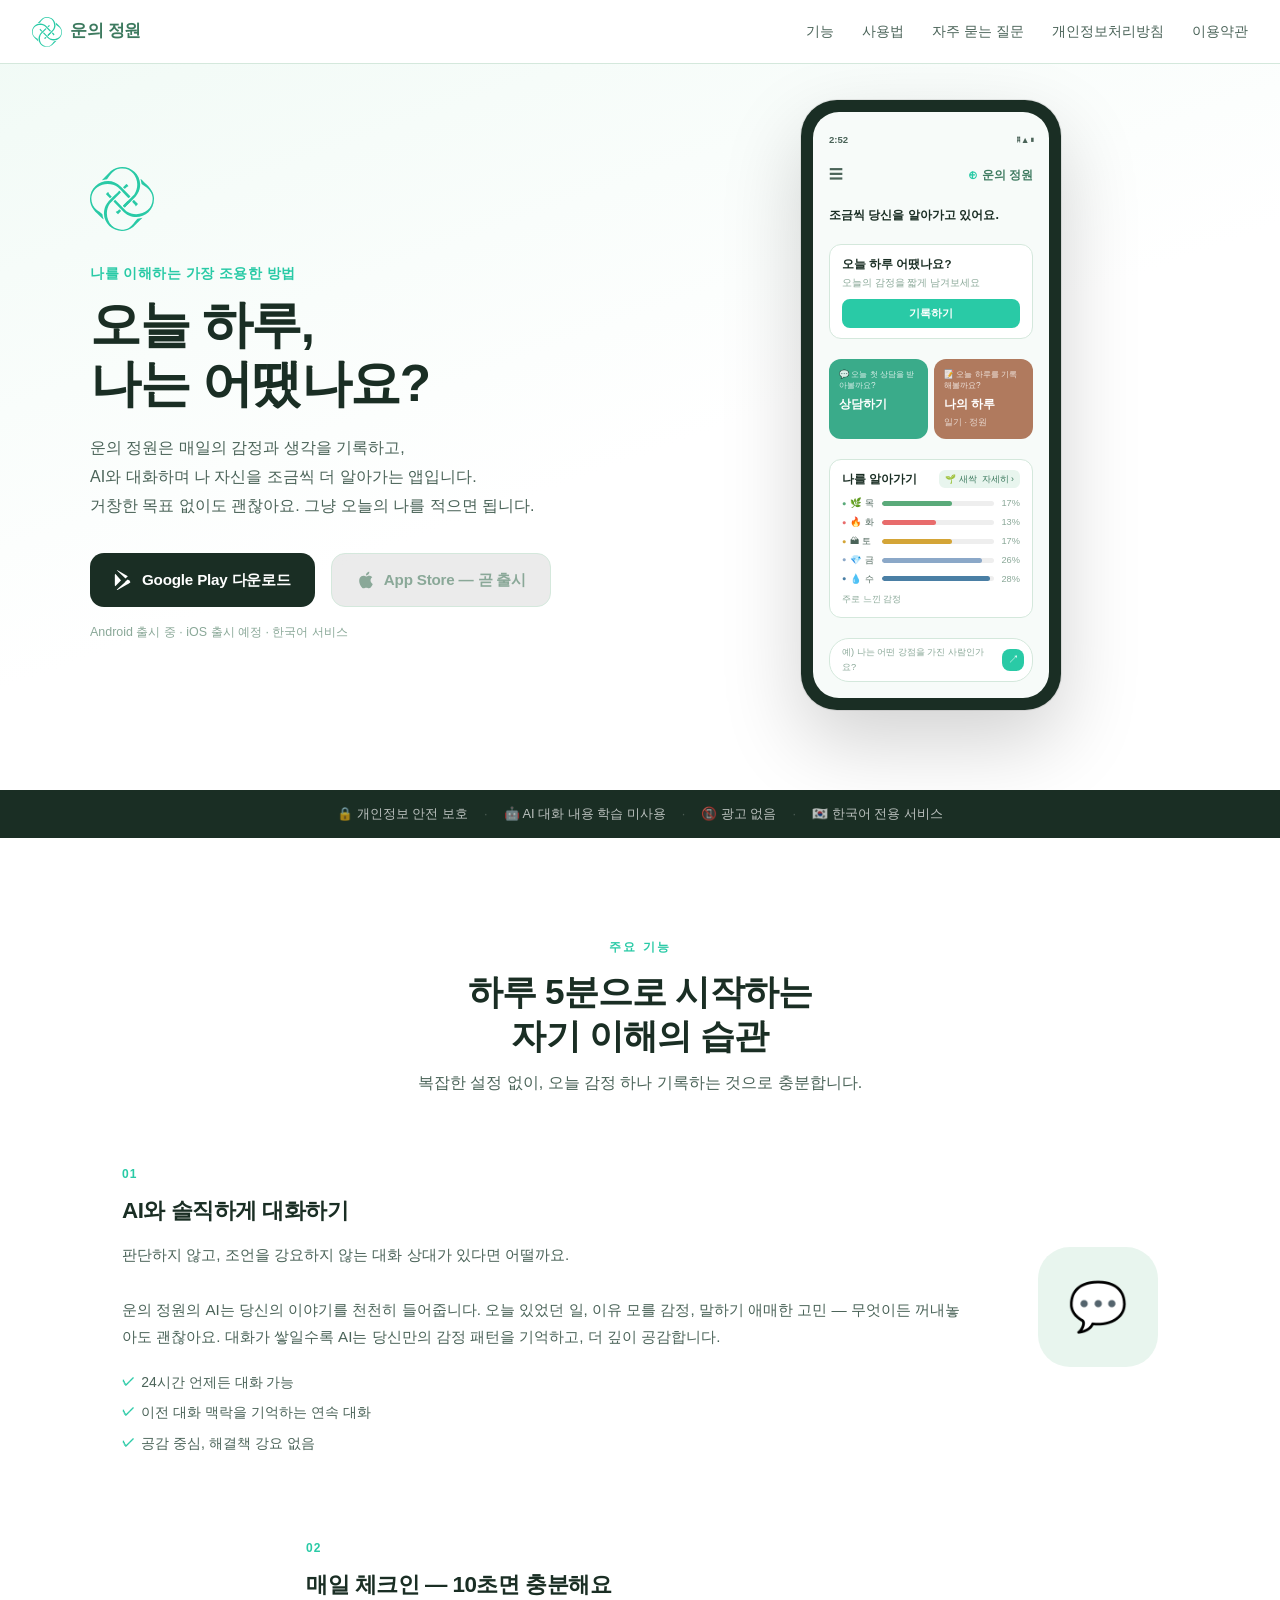
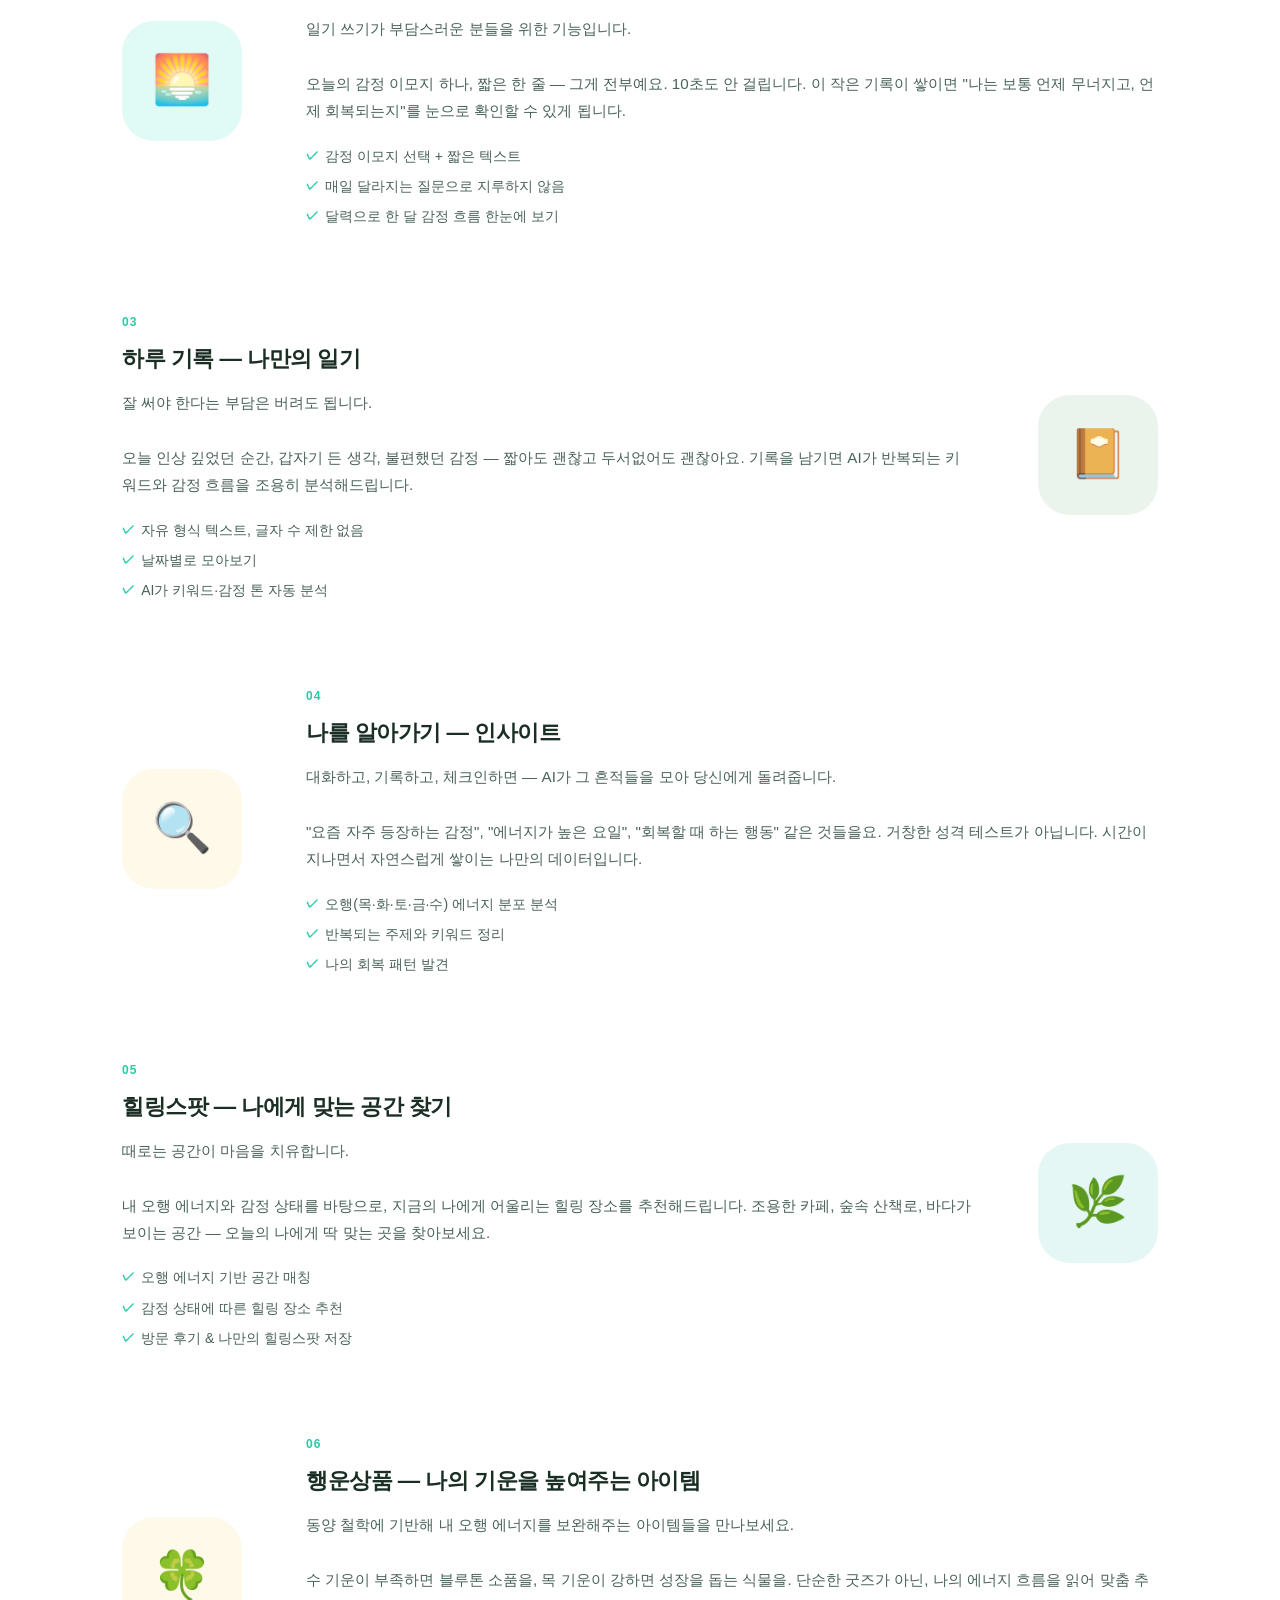
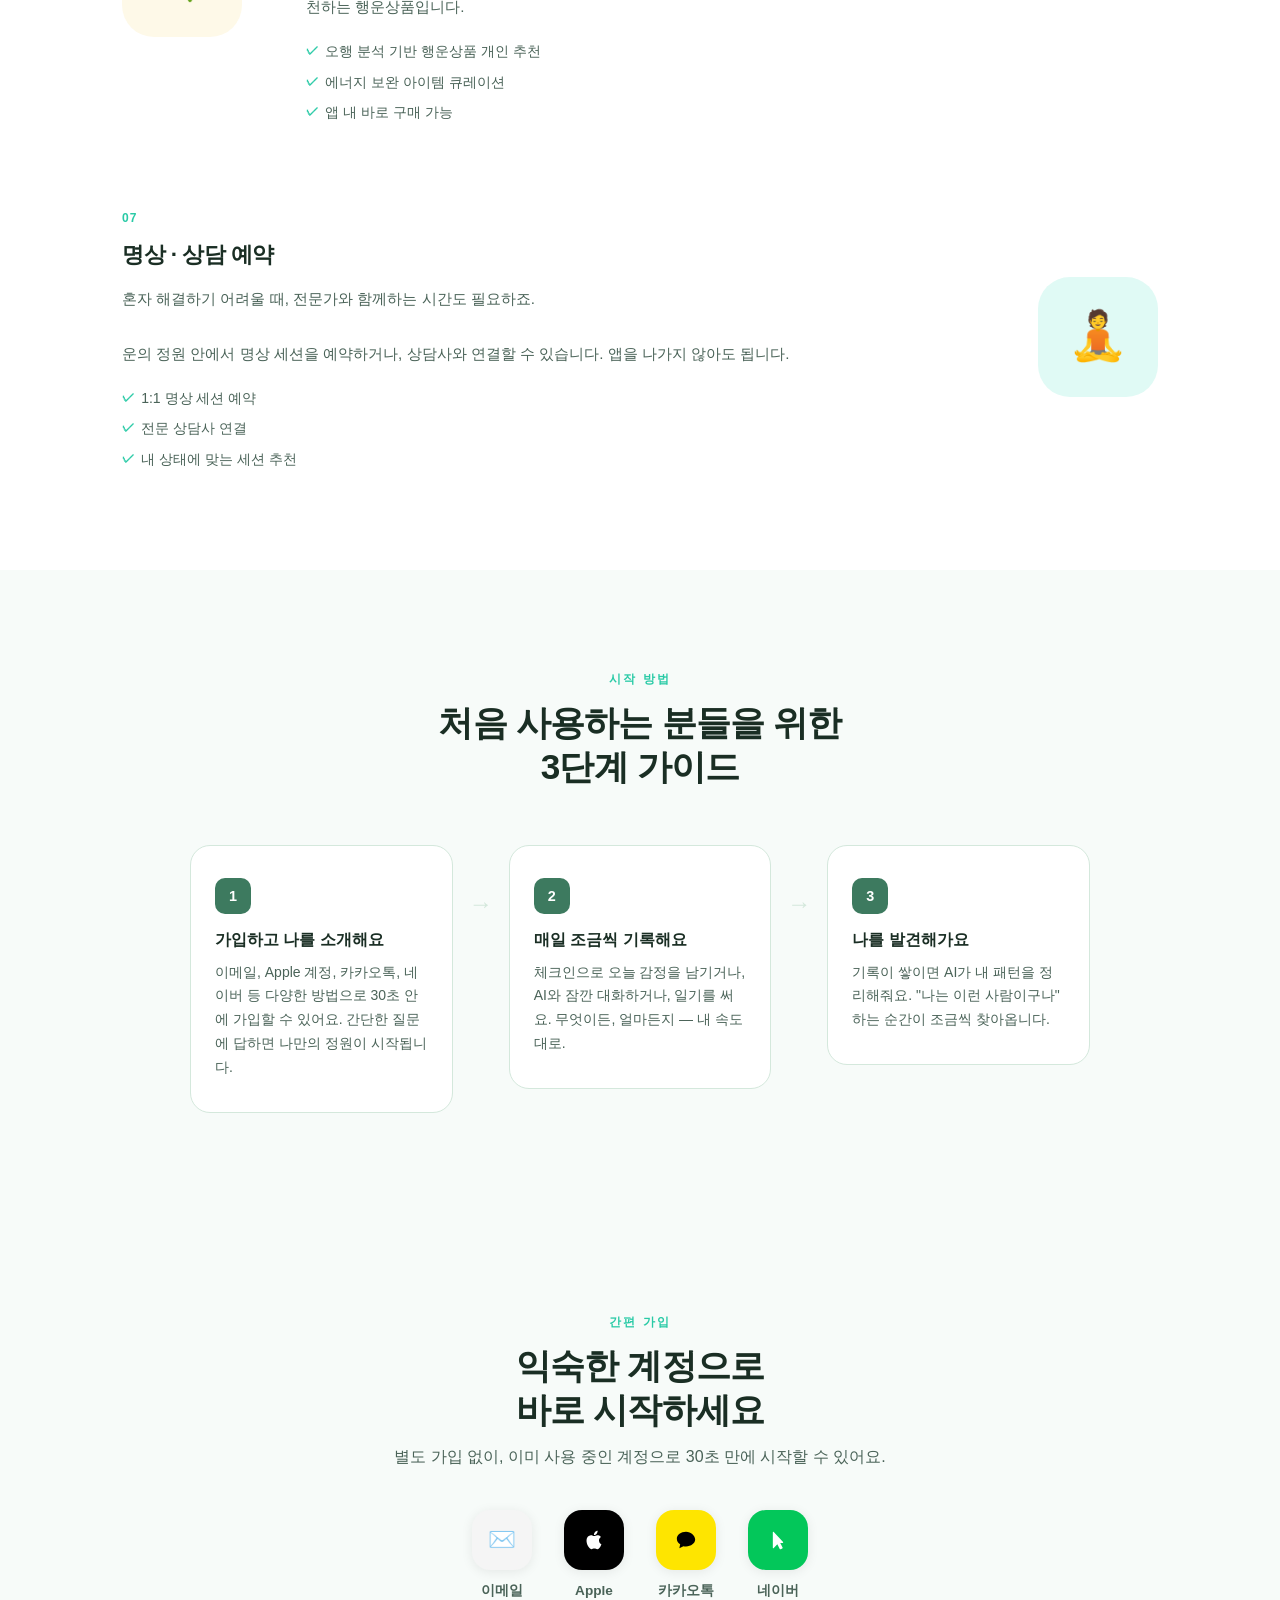
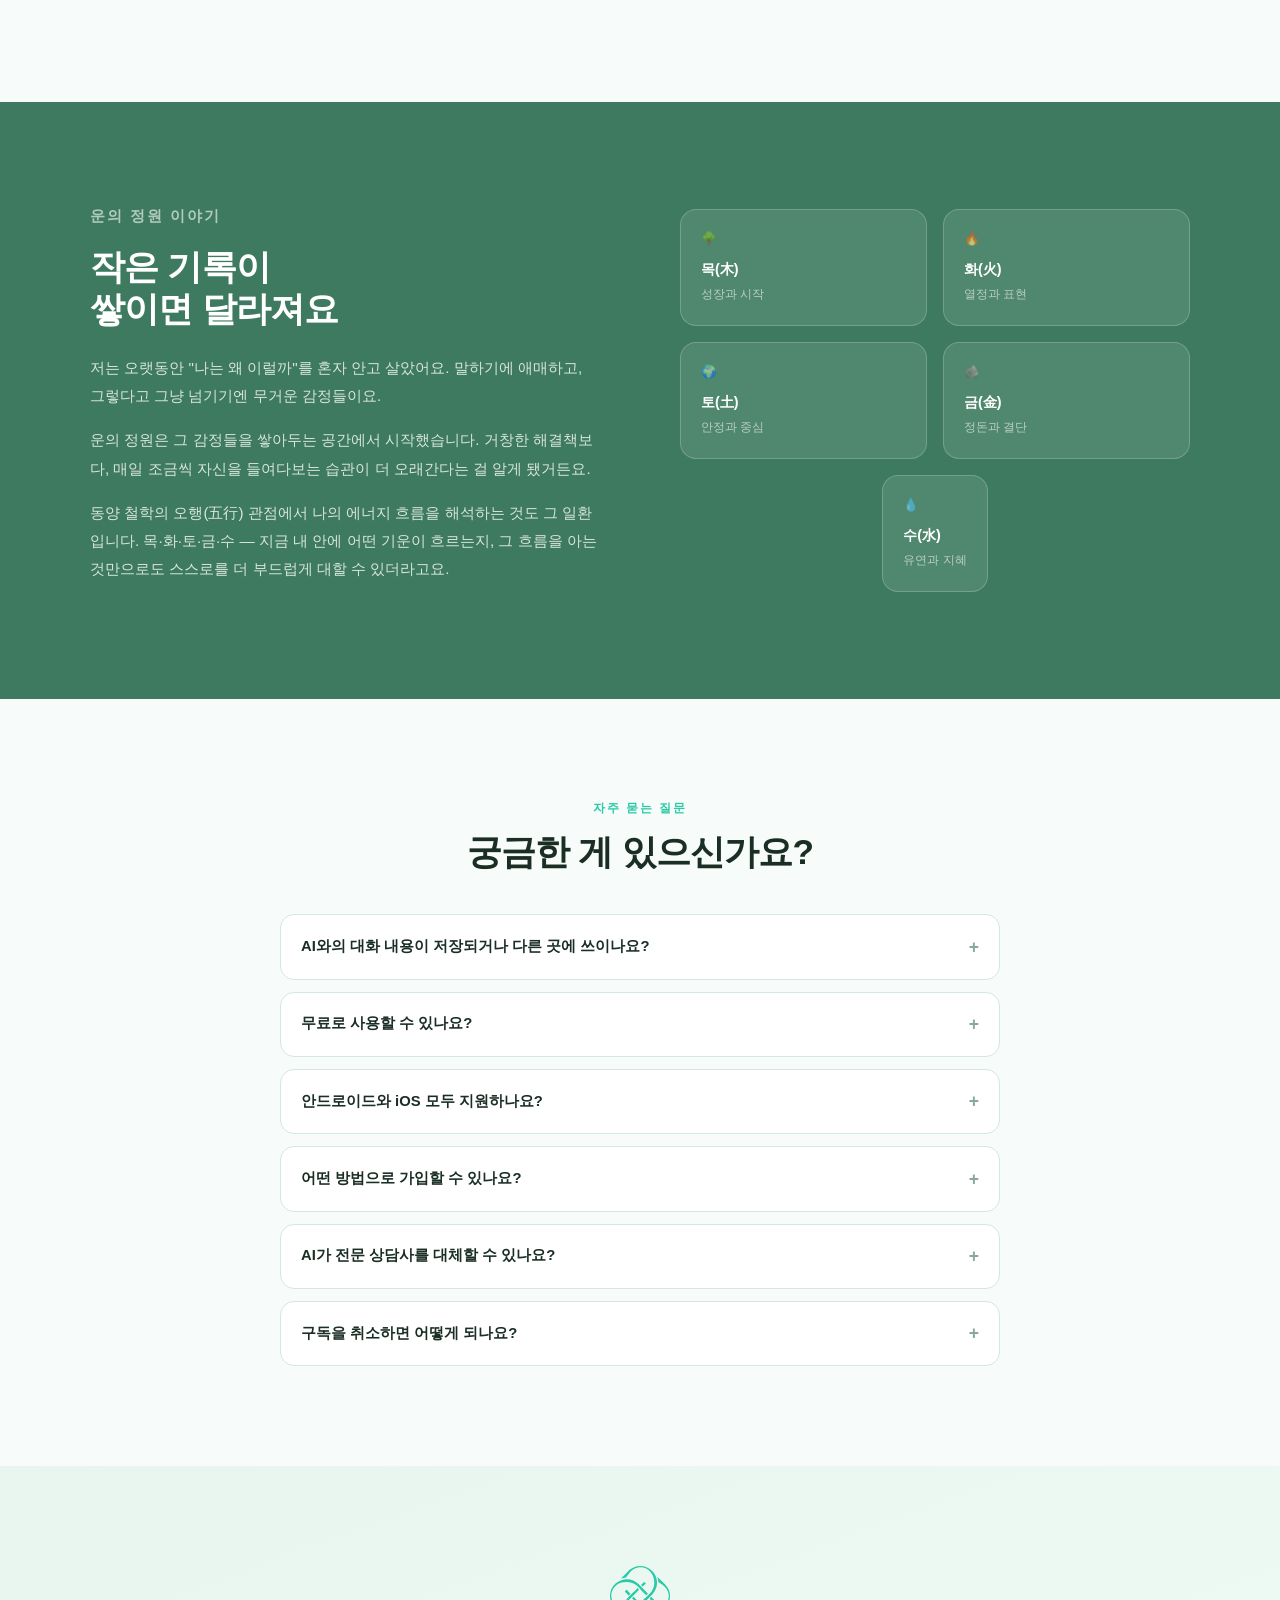
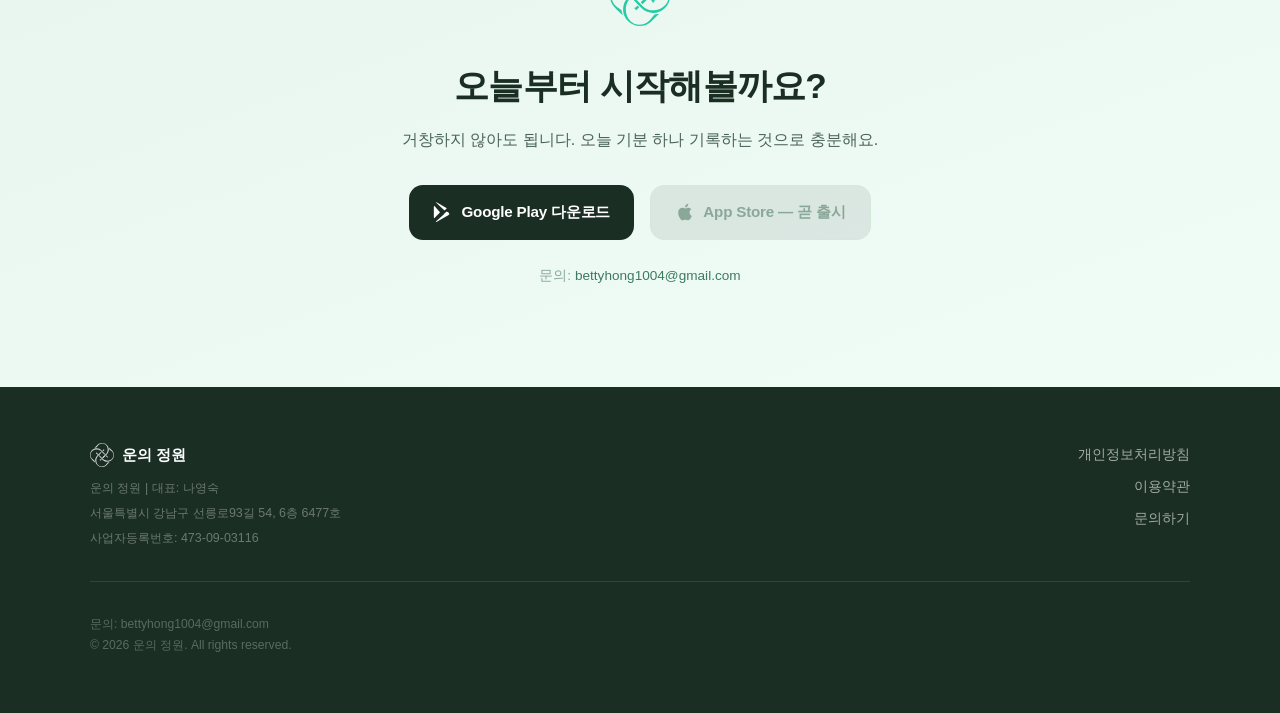
==== index.html @ 4c23f8e6 "fix: 모크업 이름 제거 및 LuckyGarden 영문 표기 삭제 - 폰 모크업에서 '문희중님,' 이름 제거 - footer 및 법적 문서에서 '(LuckyGarden)' 영문 " ====
<!DOCTYPE html>
<html lang="ko">
<head>
  <meta charset="UTF-8" />
  <meta name="viewport" content="width=device-width, initial-scale=1.0" />
  <title>운의 정원 — 나를 알아가는 앱</title>
  <meta name="description" content="매일 조금씩, 나를 더 잘 이해하는 시간. AI와 대화하고, 감정을 기록하고, 나만의 패턴을 발견하세요." />
  <meta property="og:title" content="운의 정원 — 나를 알아가는 앱" />
  <meta property="og:description" content="매일 조금씩, 나를 더 잘 이해하는 시간. AI와 대화하고, 감정을 기록하고, 나만의 패턴을 발견하세요." />
  <meta property="og:type" content="website" />
  <link rel="stylesheet" href="style.css" />
</head>
<body>

  <!-- Nav -->
  <nav>
    <a href="#" class="nav-logo-link">
      <img src="logo.svg" alt="운의 정원 로고" class="nav-logo-img" />
      <span class="nav-logo-text">운의 정원</span>
    </a>
    <ul class="nav-links">
      <li><a href="#features">기능</a></li>
      <li><a href="#how">사용법</a></li>
      <li><a href="#faq">자주 묻는 질문</a></li>
      <li><a href="privacy.html">개인정보처리방침</a></li>
      <li><a href="terms.html">이용약관</a></li>
    </ul>
    <button class="nav-mobile-menu" aria-label="메뉴">☰</button>
  </nav>

  <!-- Hero -->
  <section class="hero">
    <div class="hero-inner">
      <div class="hero-content">
        <div class="hero-logo-wrap">
          <img src="logo.svg" alt="운의 정원" class="hero-logo" />
        </div>
        <p class="hero-eyebrow">나를 이해하는 가장 조용한 방법</p>
        <h1>오늘 하루,<br />나는 어땠나요?</h1>
        <p class="hero-desc">
          운의 정원은 매일의 감정과 생각을 기록하고,<br />
          AI와 대화하며 나 자신을 조금씩 더 알아가는 앱입니다.<br />
          거창한 목표 없이도 괜찮아요. 그냥 오늘의 나를 적으면 됩니다.
        </p>
        <div class="cta-group">
          <a href="https://play.google.com/store/apps/details?id=com.leeheungkyu.luckygardenexpo&hl=ko" class="btn-store btn-android" target="_blank" rel="noopener">
            <svg width="20" height="20" viewBox="0 0 24 24" fill="currentColor"><path d="M3.18 23.76c.3.17.64.23.99.17l12.47-7.2L13.8 14l-10.62 9.76zm-1.7-19.1C1.18 5.04 1 5.5 1 6.06v11.88c0 .56.18 1.02.48 1.4l.08.07L8.3 12.5v-.17L1.56 4.59l-.08.07zm17.57 8.16-2.63-1.52-3.09 2.83 3.09 2.83 2.65-1.53c.76-.43.76-1.15 0-1.61zM4.17.24l12.47 7.2-2.84 2.72L3.33.4c.25-.17.55-.24.84-.16z"/></svg>
            Google Play 다운로드
          </a>
          <span class="btn-store btn-apple-soon">
            <svg width="20" height="20" viewBox="0 0 24 24" fill="currentColor"><path d="M18.71 19.5c-.83 1.24-1.71 2.45-3.05 2.47-1.34.03-1.77-.79-3.29-.79-1.53 0-2 .77-3.27.82-1.31.05-2.3-1.32-3.14-2.53C4.25 17 2.94 12.45 4.7 9.39c.87-1.52 2.43-2.48 4.12-2.51 1.28-.02 2.5.87 3.29.87.78 0 2.26-1.07 3.8-.91.65.03 2.47.26 3.64 1.98-.09.06-2.17 1.28-2.15 3.81.03 3.02 2.65 4.03 2.68 4.04-.03.07-.42 1.44-1.38 2.83M13 3.5c.73-.83 1.94-1.46 2.94-1.5.13 1.17-.34 2.35-1.04 3.19-.69.85-1.83 1.51-2.95 1.42-.15-1.15.41-2.35 1.05-3.11z"/></svg>
            App Store — 곧 출시
          </span>
        </div>
        <p class="hero-sub-note">Android 출시 중 · iOS 출시 예정 · 한국어 서비스</p>
      </div>
      <div class="hero-visual">
        <div class="phone-mockup">
          <div class="phone-screen">
            <!-- 상태바 -->
            <div class="mock-statusbar">
              <span class="mock-time">2:52</span>
              <span class="mock-icons">⠿ ▲ ▮</span>
            </div>
            <!-- 헤더 -->
            <div class="mock-appbar">
              <span class="mock-hamburger">☰</span>
              <span class="mock-appname">
                <span class="mock-appname-dot">⊕</span> 운의 정원
              </span>
            </div>
            <!-- 개인화 인사 -->
            <div class="mock-greeting-wrap">
              <p class="mock-user-msg">조금씩 당신을 알아가고 있어요.</p>
            </div>
            <!-- 체크인 카드 -->
            <div class="mock-checkin-card">
              <p class="mock-card-title">오늘 하루 어땠나요?</p>
              <p class="mock-card-sub">오늘의 감정을 짧게 남겨보세요</p>
              <div class="mock-record-btn">기록하기</div>
            </div>
            <!-- 기능 카드 2개 -->
            <div class="mock-cards-row">
              <div class="mock-func-card green">
                <p class="mock-func-tag">💬 오늘 첫 상담을 받아볼까요?</p>
                <p class="mock-func-title">상담하기</p>
              </div>
              <div class="mock-func-card brown">
                <p class="mock-func-tag">📝 오늘 하루를 기록해볼까요?</p>
                <p class="mock-func-title">나의 하루</p>
                <p class="mock-func-sub">일기 · 정원</p>
              </div>
            </div>
            <!-- 나를 알아가기 -->
            <div class="mock-insight-wrap">
              <div class="mock-insight-header">
                <span class="mock-insight-title">나를 알아가기</span>
                <span class="mock-insight-badge">🌱 새싹 &nbsp;자세히 &rsaquo;</span>
              </div>
              <div class="mock-elem-bars">
                <div class="mock-elem-row">
                  <span class="mock-elem-dot green-dot">●</span>
                  <span class="mock-elem-name">🌿 목</span>
                  <div class="mock-bar-bg"><div class="mock-bar-fill" style="width:62%;background:#5aaa7a"></div></div>
                  <span class="mock-elem-pct">17%</span>
                </div>
                <div class="mock-elem-row">
                  <span class="mock-elem-dot red-dot">●</span>
                  <span class="mock-elem-name">🔥 화</span>
                  <div class="mock-bar-bg"><div class="mock-bar-fill" style="width:48%;background:#e86c6c"></div></div>
                  <span class="mock-elem-pct">13%</span>
                </div>
                <div class="mock-elem-row">
                  <span class="mock-elem-dot yellow-dot">●</span>
                  <span class="mock-elem-name">🏔 토</span>
                  <div class="mock-bar-bg"><div class="mock-bar-fill" style="width:62%;background:#d4a537"></div></div>
                  <span class="mock-elem-pct">17%</span>
                </div>
                <div class="mock-elem-row">
                  <span class="mock-elem-dot blue-dot">●</span>
                  <span class="mock-elem-name">💎 금</span>
                  <div class="mock-bar-bg"><div class="mock-bar-fill" style="width:89%;background:#8ba8c8"></div></div>
                  <span class="mock-elem-pct">26%</span>
                </div>
                <div class="mock-elem-row">
                  <span class="mock-elem-dot navy-dot">●</span>
                  <span class="mock-elem-name">💧 수</span>
                  <div class="mock-bar-bg"><div class="mock-bar-fill" style="width:96%;background:#4a7fa5"></div></div>
                  <span class="mock-elem-pct">28%</span>
                </div>
              </div>
              <p class="mock-insight-sub">주로 느낀 감정</p>
            </div>
            <!-- 하단 채팅 입력 -->
            <div class="mock-chat-input">
              <span class="mock-input-placeholder">예) 나는 어떤 강점을 가진 사람인가요?</span>
              <span class="mock-send-btn">↗</span>
            </div>
          </div>
        </div>
      </div>
    </div>
  </section>

  <!-- Trust bar -->
  <div class="trust-bar">
    <div class="trust-inner">
      <span>🔒 개인정보 안전 보호</span>
      <span class="trust-divider">·</span>
      <span>🤖 AI 대화 내용 학습 미사용</span>
      <span class="trust-divider">·</span>
      <span>📵 광고 없음</span>
      <span class="trust-divider">·</span>
      <span>🇰🇷 한국어 전용 서비스</span>
    </div>
  </div>

  <!-- Features -->
  <section class="features" id="features">
    <div class="section-header">
      <p class="section-label">주요 기능</p>
      <h2 class="section-title">하루 5분으로 시작하는<br />자기 이해의 습관</h2>
      <p class="section-sub">복잡한 설정 없이, 오늘 감정 하나 기록하는 것으로 충분합니다.</p>
    </div>

    <div class="feature-list">

      <div class="feature-row">
        <div class="feature-text">
          <span class="feature-number">01</span>
          <h3>AI와 솔직하게 대화하기</h3>
          <p>
            판단하지 않고, 조언을 강요하지 않는 대화 상대가 있다면 어떨까요.<br /><br />
            운의 정원의 AI는 당신의 이야기를 천천히 들어줍니다. 오늘 있었던 일, 이유 모를 감정, 말하기 애매한 고민 — 무엇이든 꺼내놓아도 괜찮아요.
            대화가 쌓일수록 AI는 당신만의 감정 패턴을 기억하고, 더 깊이 공감합니다.
          </p>
          <ul class="feature-bullets">
            <li>24시간 언제든 대화 가능</li>
            <li>이전 대화 맥락을 기억하는 연속 대화</li>
            <li>공감 중심, 해결책 강요 없음</li>
          </ul>
        </div>
        <div class="feature-icon-box">
          <div class="feature-icon-circle green">💬</div>
        </div>
      </div>

      <div class="feature-row reverse">
        <div class="feature-text">
          <span class="feature-number">02</span>
          <h3>매일 체크인 — 10초면 충분해요</h3>
          <p>
            일기 쓰기가 부담스러운 분들을 위한 기능입니다.<br /><br />
            오늘의 감정 이모지 하나, 짧은 한 줄 — 그게 전부예요. 10초도 안 걸립니다.
            이 작은 기록이 쌓이면 "나는 보통 언제 무너지고, 언제 회복되는지"를 눈으로 확인할 수 있게 됩니다.
          </p>
          <ul class="feature-bullets">
            <li>감정 이모지 선택 + 짧은 텍스트</li>
            <li>매일 달라지는 질문으로 지루하지 않음</li>
            <li>달력으로 한 달 감정 흐름 한눈에 보기</li>
          </ul>
        </div>
        <div class="feature-icon-box">
          <div class="feature-icon-circle teal">🌅</div>
        </div>
      </div>

      <div class="feature-row">
        <div class="feature-text">
          <span class="feature-number">03</span>
          <h3>하루 기록 — 나만의 일기</h3>
          <p>
            잘 써야 한다는 부담은 버려도 됩니다.<br /><br />
            오늘 인상 깊었던 순간, 갑자기 든 생각, 불편했던 감정 — 짧아도 괜찮고 두서없어도 괜찮아요.
            기록을 남기면 AI가 반복되는 키워드와 감정 흐름을 조용히 분석해드립니다.
          </p>
          <ul class="feature-bullets">
            <li>자유 형식 텍스트, 글자 수 제한 없음</li>
            <li>날짜별로 모아보기</li>
            <li>AI가 키워드·감정 톤 자동 분석</li>
          </ul>
        </div>
        <div class="feature-icon-box">
          <div class="feature-icon-circle sage">📔</div>
        </div>
      </div>

      <div class="feature-row reverse">
        <div class="feature-text">
          <span class="feature-number">04</span>
          <h3>나를 알아가기 — 인사이트</h3>
          <p>
            대화하고, 기록하고, 체크인하면 — AI가 그 흔적들을 모아 당신에게 돌려줍니다.<br /><br />
            "요즘 자주 등장하는 감정", "에너지가 높은 요일", "회복할 때 하는 행동" 같은 것들을요.
            거창한 성격 테스트가 아닙니다. 시간이 지나면서 자연스럽게 쌓이는 나만의 데이터입니다.
          </p>
          <ul class="feature-bullets">
            <li>오행(목·화·토·금·수) 에너지 분포 분석</li>
            <li>반복되는 주제와 키워드 정리</li>
            <li>나의 회복 패턴 발견</li>
          </ul>
        </div>
        <div class="feature-icon-box">
          <div class="feature-icon-circle gold">🔍</div>
        </div>
      </div>

      <div class="feature-row">
        <div class="feature-text">
          <span class="feature-number">05</span>
          <h3>힐링스팟 — 나에게 맞는 공간 찾기</h3>
          <p>
            때로는 공간이 마음을 치유합니다.<br /><br />
            내 오행 에너지와 감정 상태를 바탕으로, 지금의 나에게 어울리는 힐링 장소를 추천해드립니다.
            조용한 카페, 숲속 산책로, 바다가 보이는 공간 — 오늘의 나에게 딱 맞는 곳을 찾아보세요.
          </p>
          <ul class="feature-bullets">
            <li>오행 에너지 기반 공간 매칭</li>
            <li>감정 상태에 따른 힐링 장소 추천</li>
            <li>방문 후기 & 나만의 힐링스팟 저장</li>
          </ul>
        </div>
        <div class="feature-icon-box">
          <div class="feature-icon-circle mint">🌿</div>
        </div>
      </div>

      <div class="feature-row reverse">
        <div class="feature-text">
          <span class="feature-number">06</span>
          <h3>행운상품 — 나의 기운을 높여주는 아이템</h3>
          <p>
            동양 철학에 기반해 내 오행 에너지를 보완해주는 아이템들을 만나보세요.<br /><br />
            수 기운이 부족하면 블루톤 소품을, 목 기운이 강하면 성장을 돕는 식물을.
            단순한 굿즈가 아닌, 나의 에너지 흐름을 읽어 맞춤 추천하는 행운상품입니다.
          </p>
          <ul class="feature-bullets">
            <li>오행 분석 기반 행운상품 개인 추천</li>
            <li>에너지 보완 아이템 큐레이션</li>
            <li>앱 내 바로 구매 가능</li>
          </ul>
        </div>
        <div class="feature-icon-box">
          <div class="feature-icon-circle gold">🍀</div>
        </div>
      </div>

      <div class="feature-row">
        <div class="feature-text">
          <span class="feature-number">07</span>
          <h3>명상 · 상담 예약</h3>
          <p>
            혼자 해결하기 어려울 때, 전문가와 함께하는 시간도 필요하죠.<br /><br />
            운의 정원 안에서 명상 세션을 예약하거나, 상담사와 연결할 수 있습니다.
            앱을 나가지 않아도 됩니다.
          </p>
          <ul class="feature-bullets">
            <li>1:1 명상 세션 예약</li>
            <li>전문 상담사 연결</li>
            <li>내 상태에 맞는 세션 추천</li>
          </ul>
        </div>
        <div class="feature-icon-box">
          <div class="feature-icon-circle teal">🧘</div>
        </div>
      </div>

    </div>
  </section>

  <!-- How it works -->
  <section class="how" id="how">
    <div class="section-header">
      <p class="section-label">시작 방법</p>
      <h2 class="section-title">처음 사용하는 분들을 위한<br />3단계 가이드</h2>
    </div>
    <div class="steps">
      <div class="step">
        <div class="step-num">1</div>
        <h3>가입하고 나를 소개해요</h3>
        <p>이메일, Apple 계정, 카카오톡, 네이버 등 다양한 방법으로 30초 안에 가입할 수 있어요. 간단한 질문에 답하면 나만의 정원이 시작됩니다.</p>
      </div>
      <div class="step-arrow">→</div>
      <div class="step">
        <div class="step-num">2</div>
        <h3>매일 조금씩 기록해요</h3>
        <p>체크인으로 오늘 감정을 남기거나, AI와 잠깐 대화하거나, 일기를 써요. 무엇이든, 얼마든지 — 내 속도대로.</p>
      </div>
      <div class="step-arrow">→</div>
      <div class="step">
        <div class="step-num">3</div>
        <h3>나를 발견해가요</h3>
        <p>기록이 쌓이면 AI가 내 패턴을 정리해줘요. "나는 이런 사람이구나" 하는 순간이 조금씩 찾아옵니다.</p>
      </div>
    </div>
  </section>

  <!-- Signup methods -->
  <section class="signup-section">
    <div class="signup-inner">
      <div class="section-header" style="margin-bottom: 2.5rem;">
        <p class="section-label">간편 가입</p>
        <h2 class="section-title">익숙한 계정으로<br />바로 시작하세요</h2>
        <p class="section-sub">별도 가입 없이, 이미 사용 중인 계정으로 30초 만에 시작할 수 있어요.</p>
      </div>
      <div class="signup-methods">
        <div class="signup-method">
          <div class="signup-icon" style="background:#f5f5f5; color:#333">✉️</div>
          <span>이메일</span>
        </div>
        <div class="signup-method">
          <div class="signup-icon" style="background:#000; color:#fff">
            <svg width="22" height="22" viewBox="0 0 24 24" fill="currentColor"><path d="M18.71 19.5c-.83 1.24-1.71 2.45-3.05 2.47-1.34.03-1.77-.79-3.29-.79-1.53 0-2 .77-3.27.82-1.31.05-2.3-1.32-3.14-2.53C4.25 17 2.94 12.45 4.7 9.39c.87-1.52 2.43-2.48 4.12-2.51 1.28-.02 2.5.87 3.29.87.78 0 2.26-1.07 3.8-.91.65.03 2.47.26 3.64 1.98-.09.06-2.17 1.28-2.15 3.81.03 3.02 2.65 4.03 2.68 4.04-.03.07-.42 1.44-1.38 2.83M13 3.5c.73-.83 1.94-1.46 2.94-1.5.13 1.17-.34 2.35-1.04 3.19-.69.85-1.83 1.51-2.95 1.42-.15-1.15.41-2.35 1.05-3.11z"/></svg>
          </div>
          <span>Apple</span>
        </div>
        <div class="signup-method">
          <div class="signup-icon" style="background:#FEE500; color:#000">
            <svg width="22" height="22" viewBox="0 0 24 24" fill="currentColor"><path d="M12 3C6.477 3 2 6.477 2 10.5c0 2.524 1.43 4.75 3.625 6.125L4.75 21l4.5-2.25C10.094 18.875 11.03 19 12 19c5.523 0 10-3.477 10-7.5S17.523 3 12 3z"/></svg>
          </div>
          <span>카카오톡</span>
        </div>
        <div class="signup-method">
          <div class="signup-icon" style="background:#03C75A; color:#fff">
            <svg width="22" height="22" viewBox="0 0 24 24" fill="currentColor"><path d="M16.273 12.845L7.376 3.27C7.01 2.877 6.36 3.13 6.36 3.67V20.33c0 .54.65.793 1.016.4l3.91-4.17 2.595 5.245c.172.348.584.49.932.318l1.866-.924a.72.72 0 00.318-.932l-2.536-5.12 2.8-.003a.72.72 0 00.012-1.299z"/></svg>
          </div>
          <span>네이버</span>
        </div>
      </div>
    </div>
  </section>

  <!-- Philosophy -->
  <section class="philosophy">
    <div class="philosophy-inner">
      <div class="philosophy-text">
        <p class="section-label light">운의 정원 이야기</p>
        <h2>작은 기록이<br />쌓이면 달라져요</h2>
        <p>
          저는 오랫동안 "나는 왜 이럴까"를 혼자 안고 살았어요.
          말하기에 애매하고, 그렇다고 그냥 넘기기엔 무거운 감정들이요.
        </p>
        <p>
          운의 정원은 그 감정들을 쌓아두는 공간에서 시작했습니다.
          거창한 해결책보다, 매일 조금씩 자신을 들여다보는 습관이 더 오래간다는 걸 알게 됐거든요.
        </p>
        <p>
          동양 철학의 오행(五行) 관점에서 나의 에너지 흐름을 해석하는 것도 그 일환입니다.
          목·화·토·금·수 — 지금 내 안에 어떤 기운이 흐르는지, 그 흐름을 아는 것만으로도
          스스로를 더 부드럽게 대할 수 있더라고요.
        </p>
      </div>
      <div class="philosophy-elements">
        <div class="elem-card">
          <span class="elem-icon">🌳</span>
          <strong>목(木)</strong>
          <span>성장과 시작</span>
        </div>
        <div class="elem-card">
          <span class="elem-icon">🔥</span>
          <strong>화(火)</strong>
          <span>열정과 표현</span>
        </div>
        <div class="elem-card">
          <span class="elem-icon">🌍</span>
          <strong>토(土)</strong>
          <span>안정과 중심</span>
        </div>
        <div class="elem-card">
          <span class="elem-icon">🪨</span>
          <strong>금(金)</strong>
          <span>정돈과 결단</span>
        </div>
        <div class="elem-card">
          <span class="elem-icon">💧</span>
          <strong>수(水)</strong>
          <span>유연과 지혜</span>
        </div>
      </div>
    </div>
  </section>

  <!-- FAQ -->
  <section class="faq" id="faq">
    <div class="section-header">
      <p class="section-label">자주 묻는 질문</p>
      <h2 class="section-title">궁금한 게 있으신가요?</h2>
    </div>
    <div class="faq-list">
      <details class="faq-item">
        <summary>AI와의 대화 내용이 저장되거나 다른 곳에 쓰이나요?</summary>
        <p>대화 내용은 서비스 제공 목적으로만 저장되며, AI 모델 학습에 사용되지 않습니다. 회원 탈퇴 시 모든 데이터는 즉시 삭제됩니다. 자세한 내용은 <a href="privacy.html">개인정보처리방침</a>을 확인해주세요.</p>
      </details>
      <details class="faq-item">
        <summary>무료로 사용할 수 있나요?</summary>
        <p>기본 기능은 무료로 사용 가능합니다. AI 대화 횟수 등 일부 기능에 제한이 있으며, 구독 플랜으로 무제한 이용이 가능합니다.</p>
      </details>
      <details class="faq-item">
        <summary>안드로이드와 iOS 모두 지원하나요?</summary>
        <p>현재 안드로이드(Google Play)는 출시되어 있으며, iOS(App Store)는 출시 준비 중입니다. iOS 출시와 함께 서비스가 전면 리뉴얼될 예정입니다. 곧 만나보실 수 있어요!</p>
      </details>
      <details class="faq-item">
        <summary>어떤 방법으로 가입할 수 있나요?</summary>
        <p>이메일, Apple 계정, 카카오톡, 네이버 계정으로 가입할 수 있습니다. 별도 회원가입 양식 없이 기존에 사용 중인 계정으로 빠르게 시작하실 수 있어요.</p>
      </details>
      <details class="faq-item">
        <summary>AI가 전문 상담사를 대체할 수 있나요?</summary>
        <p>아니요. 운의 정원의 AI는 심리 상담이나 의료 진단을 대체하지 않습니다. 전문적인 도움이 필요한 경우 반드시 전문가와 상담하시기 바랍니다. 앱 내에서 전문 상담사 예약 서비스를 이용하실 수도 있습니다.</p>
      </details>
      <details class="faq-item">
        <summary>구독을 취소하면 어떻게 되나요?</summary>
        <p>구독 취소는 Google Play 또는 App Store 설정에서 다음 결제일 24시간 전까지 직접 진행하시면 됩니다. 취소 후에도 구독 기간이 끝날 때까지 유료 기능을 이용하실 수 있습니다.</p>
      </details>
    </div>
  </section>

  <!-- Download CTA -->
  <section class="download">
    <div class="download-inner">
      <img src="logo.svg" alt="운의 정원" class="download-logo" />
      <h2>오늘부터 시작해볼까요?</h2>
      <p>거창하지 않아도 됩니다. 오늘 기분 하나 기록하는 것으로 충분해요.</p>
      <div class="cta-group" style="justify-content: center;">
        <a href="https://play.google.com/store/apps/details?id=com.leeheungkyu.luckygardenexpo&hl=ko" class="btn-store btn-android" target="_blank" rel="noopener">
          <svg width="20" height="20" viewBox="0 0 24 24" fill="currentColor"><path d="M3.18 23.76c.3.17.64.23.99.17l12.47-7.2L13.8 14l-10.62 9.76zm-1.7-19.1C1.18 5.04 1 5.5 1 6.06v11.88c0 .56.18 1.02.48 1.4l.08.07L8.3 12.5v-.17L1.56 4.59l-.08.07zm17.57 8.16-2.63-1.52-3.09 2.83 3.09 2.83 2.65-1.53c.76-.43.76-1.15 0-1.61zM4.17.24l12.47 7.2-2.84 2.72L3.33.4c.25-.17.55-.24.84-.16z"/></svg>
          Google Play 다운로드
        </a>
        <span class="btn-store btn-apple-soon">
          <svg width="20" height="20" viewBox="0 0 24 24" fill="currentColor"><path d="M18.71 19.5c-.83 1.24-1.71 2.45-3.05 2.47-1.34.03-1.77-.79-3.29-.79-1.53 0-2 .77-3.27.82-1.31.05-2.3-1.32-3.14-2.53C4.25 17 2.94 12.45 4.7 9.39c.87-1.52 2.43-2.48 4.12-2.51 1.28-.02 2.5.87 3.29.87.78 0 2.26-1.07 3.8-.91.65.03 2.47.26 3.64 1.98-.09.06-2.17 1.28-2.15 3.81.03 3.02 2.65 4.03 2.68 4.04-.03.07-.42 1.44-1.38 2.83M13 3.5c.73-.83 1.94-1.46 2.94-1.5.13 1.17-.34 2.35-1.04 3.19-.69.85-1.83 1.51-2.95 1.42-.15-1.15.41-2.35 1.05-3.11z"/></svg>
          App Store — 곧 출시
        </span>
      </div>
      <p class="download-contact">문의: <a href="mailto:bettyhong1004@gmail.com">bettyhong1004@gmail.com</a></p>
    </div>
  </section>

  <!-- Footer -->
  <footer>
    <div class="footer-inner">
      <div class="footer-top">
        <div class="footer-brand">
          <div class="footer-logo-wrap">
            <img src="logo.svg" alt="운의 정원" class="footer-logo" />
            <strong>운의 정원</strong>
          </div>
          <p>운의 정원 | 대표: 나영숙</p>
          <p>서울특별시 강남구 선릉로93길 54, 6층 6477호</p>
          <p>사업자등록번호: 473-09-03116</p>
        </div>
        <div class="footer-links">
          <a href="privacy.html">개인정보처리방침</a>
          <a href="terms.html">이용약관</a>
          <a href="mailto:bettyhong1004@gmail.com">문의하기</a>
        </div>
      </div>
      <div class="footer-bottom">
        <p>문의: bettyhong1004@gmail.com</p>
        <p>© 2026 운의 정원. All rights reserved.</p>
      </div>
    </div>
  </footer>

</body>
</html>
---- style.css ----
* {
  margin: 0;
  padding: 0;
  box-sizing: border-box;
}

:root {
  --green-primary: #3d7a5f;
  --green-light: #6aad8a;
  --green-pale: #e8f5ee;
  --green-dark: #2a5542;
  --teal: #29caa6;
  --text-primary: #1a2e24;
  --text-secondary: #4a6358;
  --text-muted: #8aa898;
  --white: #ffffff;
  --border: #d4e8dc;
  --bg-soft: #f7fbf9;
}

body {
  font-family: 'Apple SD Gothic Neo', 'Noto Sans KR', -apple-system, BlinkMacSystemFont, sans-serif;
  color: var(--text-primary);
  line-height: 1.6;
  background: var(--white);
}

a {
  color: var(--green-primary);
  text-decoration: none;
}
a:hover { text-decoration: underline; }

/* ───── Nav ───── */
nav {
  position: fixed;
  top: 0;
  width: 100%;
  background: rgba(255,255,255,0.95);
  backdrop-filter: blur(10px);
  border-bottom: 1px solid var(--border);
  z-index: 100;
  padding: 0 2rem;
  height: 64px;
  display: flex;
  align-items: center;
  justify-content: space-between;
}

.nav-logo-link {
  display: flex;
  align-items: center;
  gap: 8px;
  text-decoration: none;
}
.nav-logo-img {
  width: 30px;
  height: 30px;
}
.nav-logo-text {
  font-size: 1.05rem;
  font-weight: 700;
  color: var(--green-primary);
  letter-spacing: -0.3px;
}

.nav-links {
  display: flex;
  gap: 1.75rem;
  list-style: none;
  font-size: 0.85rem;
}
.nav-links a {
  color: var(--text-secondary);
  transition: color 0.15s;
}
.nav-links a:hover {
  color: var(--green-primary);
  text-decoration: none;
}
.nav-mobile-menu {
  display: none;
  background: none;
  border: none;
  font-size: 1.2rem;
  cursor: pointer;
  color: var(--text-secondary);
}

/* ───── Hero ───── */
.hero {
  padding: 100px 2rem 0;
  background: linear-gradient(160deg, #f0faf5 0%, var(--white) 55%);
  overflow: hidden;
}

.hero-inner {
  max-width: 1100px;
  margin: 0 auto;
  display: grid;
  grid-template-columns: 1fr 1fr;
  gap: 4rem;
  align-items: center;
  padding-bottom: 80px;
}

.hero-logo-wrap {
  margin-bottom: 1.5rem;
}
.hero-logo {
  width: 64px;
  height: 64px;
}

.hero-eyebrow {
  font-size: 0.85rem;
  font-weight: 600;
  color: var(--teal);
  letter-spacing: 0.5px;
  margin-bottom: 0.75rem;
}

.hero h1 {
  font-size: clamp(2.2rem, 4.5vw, 3.2rem);
  font-weight: 800;
  color: var(--text-primary);
  letter-spacing: -1.5px;
  line-height: 1.15;
  margin-bottom: 1.25rem;
}

.hero-desc {
  font-size: 1rem;
  color: var(--text-secondary);
  line-height: 1.8;
  margin-bottom: 2rem;
}

.cta-group {
  display: flex;
  gap: 1rem;
  flex-wrap: wrap;
  margin-bottom: 1rem;
}

.btn-store {
  display: inline-flex;
  align-items: center;
  gap: 8px;
  padding: 14px 24px;
  border-radius: 14px;
  font-size: 0.95rem;
  font-weight: 600;
  letter-spacing: -0.2px;
  text-decoration: none;
}

.btn-android {
  background: var(--text-primary);
  color: var(--white);
  transition: background 0.15s;
}
.btn-android:hover {
  background: #2a4035;
  text-decoration: none;
  color: var(--white);
}

.btn-apple-soon {
  background: rgba(0,0,0,0.08);
  color: var(--text-muted);
  cursor: default;
  border: 1px solid var(--border);
}

/* legacy — kept for CTA section */
.btn-coming-soon-hero {
  display: inline-flex;
  align-items: center;
  gap: 8px;
  background: var(--text-primary);
  color: var(--white);
  padding: 14px 24px;
  border-radius: 14px;
  font-size: 0.95rem;
  font-weight: 600;
  cursor: default;
  letter-spacing: -0.2px;
}

.hero-sub-note {
  font-size: 0.78rem;
  color: var(--text-muted);
  margin: 0;
}

/* Phone mockup */
.hero-visual {
  display: flex;
  justify-content: center;
  align-items: flex-end;
}

.phone-mockup {
  width: 260px;
  background: #1a2e24;
  border-radius: 36px;
  padding: 12px;
  box-shadow: 0 32px 80px rgba(0,0,0,0.18), 0 0 0 1px rgba(0,0,0,0.08);
  position: relative;
}

.phone-screen {
  background: #f7fbf9;
  border-radius: 26px;
  overflow: hidden;
  padding: 20px 16px 16px;
  min-height: 420px;
  display: flex;
  flex-direction: column;
  gap: 12px;
}

.mock-header {
  display: flex;
  flex-direction: column;
  gap: 2px;
}
.mock-greeting {
  font-size: 0.8rem;
  font-weight: 700;
  color: var(--text-primary);
}
.mock-date {
  font-size: 0.68rem;
  color: var(--text-muted);
}

.mock-checkin-card {
  background: var(--white);
  border-radius: 14px;
  padding: 14px;
  border: 1px solid var(--border);
}
.mock-card-label {
  font-size: 0.75rem;
  font-weight: 700;
  color: var(--text-primary);
  margin-bottom: 10px;
}
.mock-emotions {
  display: flex;
  gap: 8px;
  font-size: 1.3rem;
}
.mock-em { opacity: 0.4; }
.mock-em.selected { opacity: 1; }

.mock-insight-card {
  background: var(--green-primary);
  border-radius: 14px;
  padding: 14px;
  flex: 1;
}
.mock-insight-label {
  font-size: 0.7rem;
  font-weight: 700;
  color: rgba(255,255,255,0.7);
  margin-bottom: 8px;
}
.mock-insight-text {
  font-size: 0.75rem;
  color: var(--white);
  line-height: 1.6;
}

.mock-nav {
  display: flex;
  justify-content: space-around;
  font-size: 1.1rem;
  padding-top: 4px;
  border-top: 1px solid var(--border);
}
.mock-nav-active {
  filter: drop-shadow(0 0 3px rgba(61,122,95,0.6));
}

/* 새 모크업 요소 */
.mock-statusbar {
  display: flex;
  justify-content: space-between;
  align-items: center;
  font-size: 0.6rem;
  color: var(--text-secondary);
  margin-bottom: 4px;
  font-weight: 600;
}
.mock-icons { letter-spacing: -1px; font-size: 0.55rem; }

.mock-appbar {
  display: flex;
  align-items: center;
  justify-content: space-between;
  margin-bottom: 10px;
}
.mock-hamburger { font-size: 0.9rem; color: var(--text-secondary); }
.mock-appname {
  display: flex;
  align-items: center;
  gap: 4px;
  font-size: 0.72rem;
  font-weight: 700;
  color: var(--green-primary);
}
.mock-appname-dot { color: var(--teal); }

.mock-greeting-wrap { margin-bottom: 8px; }
.mock-user-name {
  font-size: 0.65rem;
  color: var(--text-muted);
  margin-bottom: 1px;
}
.mock-user-msg {
  font-size: 0.78rem;
  font-weight: 800;
  color: var(--text-primary);
  line-height: 1.25;
}

.mock-checkin-card {
  background: var(--white);
  border-radius: 12px;
  padding: 10px 12px;
  border: 1px solid var(--border);
  margin-bottom: 8px;
}
.mock-card-title {
  font-size: 0.72rem;
  font-weight: 800;
  color: var(--text-primary);
  margin-bottom: 2px;
}
.mock-card-sub {
  font-size: 0.6rem;
  color: var(--text-muted);
  margin-bottom: 8px;
}
.mock-record-btn {
  background: var(--teal);
  color: var(--white);
  border-radius: 8px;
  padding: 6px;
  font-size: 0.68rem;
  font-weight: 700;
  text-align: center;
}

.mock-cards-row {
  display: grid;
  grid-template-columns: 1fr 1fr;
  gap: 6px;
  margin-bottom: 8px;
}
.mock-func-card {
  border-radius: 12px;
  padding: 10px;
  min-height: 64px;
}
.mock-func-card.green { background: #3aab8a; }
.mock-func-card.brown { background: #b07a5e; }
.mock-func-tag {
  font-size: 0.52rem;
  color: rgba(255,255,255,0.8);
  margin-bottom: 4px;
  line-height: 1.3;
}
.mock-func-title {
  font-size: 0.78rem;
  font-weight: 800;
  color: var(--white);
}
.mock-func-sub {
  font-size: 0.55rem;
  color: rgba(255,255,255,0.7);
}

.mock-insight-wrap {
  background: var(--white);
  border-radius: 12px;
  padding: 10px 12px;
  border: 1px solid var(--border);
  margin-bottom: 8px;
}
.mock-insight-header {
  display: flex;
  justify-content: space-between;
  align-items: center;
  margin-bottom: 8px;
}
.mock-insight-title {
  font-size: 0.72rem;
  font-weight: 800;
  color: var(--text-primary);
}
.mock-insight-badge {
  font-size: 0.55rem;
  color: var(--green-primary);
  background: var(--green-pale);
  border-radius: 6px;
  padding: 2px 6px;
}
.mock-elem-bars { display: flex; flex-direction: column; gap: 4px; }
.mock-elem-row {
  display: flex;
  align-items: center;
  gap: 4px;
  font-size: 0.6rem;
}
.mock-elem-dot { font-size: 0.45rem; }
.green-dot  { color: #5aaa7a; }
.red-dot    { color: #e86c6c; }
.yellow-dot { color: #d4a537; }
.blue-dot   { color: #8ba8c8; }
.navy-dot   { color: #4a7fa5; }
.mock-elem-name {
  width: 28px;
  font-size: 0.58rem;
  color: var(--text-secondary);
  flex-shrink: 0;
}
.mock-bar-bg {
  flex: 1;
  height: 5px;
  background: #eee;
  border-radius: 3px;
  overflow: hidden;
}
.mock-bar-fill {
  height: 100%;
  border-radius: 3px;
}
.mock-elem-pct {
  width: 22px;
  text-align: right;
  font-size: 0.58rem;
  color: var(--text-muted);
  flex-shrink: 0;
}
.mock-insight-sub {
  font-size: 0.58rem;
  color: var(--text-muted);
  margin-top: 6px;
}

.mock-chat-input {
  display: flex;
  align-items: center;
  background: var(--white);
  border: 1px solid var(--border);
  border-radius: 20px;
  padding: 6px 8px 6px 12px;
  gap: 6px;
}
.mock-input-placeholder {
  flex: 1;
  font-size: 0.58rem;
  color: var(--text-muted);
}
.mock-send-btn {
  width: 22px;
  height: 22px;
  background: var(--teal);
  color: var(--white);
  border-radius: 8px;
  display: flex;
  align-items: center;
  justify-content: center;
  font-size: 0.7rem;
  flex-shrink: 0;
}

/* ───── Trust bar ───── */
.trust-bar {
  background: var(--text-primary);
  padding: 14px 2rem;
}
.trust-inner {
  max-width: 1100px;
  margin: 0 auto;
  display: flex;
  justify-content: center;
  align-items: center;
  gap: 1rem;
  flex-wrap: wrap;
  font-size: 0.8rem;
  color: rgba(255,255,255,0.7);
  font-weight: 500;
}
.trust-divider {
  opacity: 0.3;
}

/* ───── Features ───── */
.features {
  padding: 100px 2rem;
  max-width: 1100px;
  margin: 0 auto;
}

.section-header {
  text-align: center;
  margin-bottom: 4rem;
}

.section-label {
  font-size: 0.75rem;
  font-weight: 700;
  text-transform: uppercase;
  letter-spacing: 2px;
  color: var(--teal);
  margin-bottom: 0.75rem;
}
.section-label.light {
  color: rgba(255,255,255,0.6);
}

.section-title {
  font-size: clamp(1.6rem, 3.5vw, 2.2rem);
  font-weight: 800;
  color: var(--text-primary);
  letter-spacing: -0.8px;
  line-height: 1.25;
  margin-bottom: 0.75rem;
}

.section-sub {
  font-size: 1rem;
  color: var(--text-secondary);
  line-height: 1.65;
}

.feature-list {
  display: flex;
  flex-direction: column;
  gap: 5rem;
}

.feature-row {
  display: grid;
  grid-template-columns: 1fr auto;
  gap: 4rem;
  align-items: center;
}
.feature-row.reverse {
  grid-template-columns: auto 1fr;
  direction: rtl;
}
.feature-row.reverse > * {
  direction: ltr;
}

.feature-number {
  display: inline-block;
  font-size: 0.75rem;
  font-weight: 800;
  color: var(--teal);
  letter-spacing: 1px;
  margin-bottom: 0.75rem;
}

.feature-text h3 {
  font-size: 1.4rem;
  font-weight: 800;
  color: var(--text-primary);
  letter-spacing: -0.5px;
  margin-bottom: 1rem;
  line-height: 1.3;
}

.feature-text p {
  font-size: 0.95rem;
  color: var(--text-secondary);
  line-height: 1.8;
  margin-bottom: 1.25rem;
}

.feature-bullets {
  list-style: none;
  display: flex;
  flex-direction: column;
  gap: 0.5rem;
}
.feature-bullets li {
  font-size: 0.875rem;
  color: var(--text-secondary);
  padding-left: 1.2rem;
  position: relative;
}
.feature-bullets li::before {
  content: '✓';
  position: absolute;
  left: 0;
  color: var(--teal);
  font-weight: 700;
  font-size: 0.8rem;
}

.feature-icon-box {
  flex-shrink: 0;
}

.feature-icon-circle {
  width: 120px;
  height: 120px;
  border-radius: 32px;
  display: flex;
  align-items: center;
  justify-content: center;
  font-size: 3rem;
}
.feature-icon-circle.green  { background: var(--green-pale); }
.feature-icon-circle.teal   { background: #e0faf5; }
.feature-icon-circle.sage   { background: #eaf4ec; }
.feature-icon-circle.gold   { background: #fef9e8; }
.feature-icon-circle.mint   { background: #e5f7f4; }

/* ───── How it works ───── */
.how {
  background: var(--bg-soft);
  padding: 100px 2rem;
}

.how .section-header {
  margin-bottom: 3.5rem;
}

.steps {
  max-width: 900px;
  margin: 0 auto;
  display: flex;
  align-items: flex-start;
  gap: 1rem;
}

.step {
  flex: 1;
  background: var(--white);
  border: 1px solid var(--border);
  border-radius: 20px;
  padding: 2rem 1.5rem;
}

.step-num {
  width: 36px;
  height: 36px;
  background: var(--green-primary);
  color: var(--white);
  border-radius: 10px;
  display: flex;
  align-items: center;
  justify-content: center;
  font-size: 0.9rem;
  font-weight: 800;
  margin-bottom: 1rem;
}

.step h3 {
  font-size: 1rem;
  font-weight: 700;
  color: var(--text-primary);
  margin-bottom: 0.6rem;
  line-height: 1.3;
}

.step p {
  font-size: 0.875rem;
  color: var(--text-secondary);
  line-height: 1.7;
}

.step-arrow {
  font-size: 1.5rem;
  color: var(--border);
  padding-top: 2.5rem;
  flex-shrink: 0;
}

/* ───── Philosophy ───── */
.philosophy {
  background: var(--green-primary);
  padding: 100px 2rem;
}

.philosophy-inner {
  max-width: 1100px;
  margin: 0 auto;
  display: grid;
  grid-template-columns: 1fr 1fr;
  gap: 5rem;
  align-items: center;
}

.philosophy-text h2 {
  font-size: clamp(1.7rem, 3.5vw, 2.2rem);
  font-weight: 800;
  color: var(--white);
  letter-spacing: -0.8px;
  line-height: 1.2;
  margin-bottom: 1.5rem;
}

.philosophy-text p {
  font-size: 0.95rem;
  color: rgba(255,255,255,0.8);
  line-height: 1.85;
  margin-bottom: 1rem;
}

.philosophy-elements {
  display: grid;
  grid-template-columns: 1fr 1fr;
  gap: 1rem;
}
.philosophy-elements .elem-card:last-child {
  grid-column: 1 / -1;
  max-width: calc(50% - 0.5rem);
  margin: 0 auto;
}

.elem-card {
  background: rgba(255,255,255,0.1);
  border: 1px solid rgba(255,255,255,0.2);
  border-radius: 16px;
  padding: 1.25rem;
  display: flex;
  flex-direction: column;
  gap: 4px;
}
.elem-icon { font-size: 1.5rem; margin-bottom: 4px; }
.elem-card strong {
  font-size: 0.9rem;
  color: var(--white);
  font-weight: 700;
}
.elem-card span {
  font-size: 0.78rem;
  color: rgba(255,255,255,0.6);
}

/* ───── Signup methods ───── */
.signup-section {
  padding: 100px 2rem;
  background: var(--bg-soft);
}

.signup-inner {
  max-width: 780px;
  margin: 0 auto;
  text-align: center;
}

.signup-methods {
  display: flex;
  justify-content: center;
  gap: 2rem;
  flex-wrap: wrap;
  margin-top: 1rem;
}

.signup-method {
  display: flex;
  flex-direction: column;
  align-items: center;
  gap: 0.6rem;
  font-size: 0.85rem;
  font-weight: 600;
  color: var(--text-secondary);
}

.signup-icon {
  width: 60px;
  height: 60px;
  border-radius: 18px;
  display: flex;
  align-items: center;
  justify-content: center;
  font-size: 1.4rem;
  box-shadow: 0 2px 12px rgba(0,0,0,0.08);
}

/* ───── FAQ ───── */
.faq {
  background: var(--bg-soft);
  padding: 100px 2rem;
}

.faq .section-header {
  margin-bottom: 2.5rem;
}

.faq-list {
  max-width: 720px;
  margin: 0 auto;
  display: flex;
  flex-direction: column;
  gap: 0.75rem;
}

.faq-item {
  background: var(--white);
  border: 1px solid var(--border);
  border-radius: 14px;
  overflow: hidden;
}

.faq-item summary {
  padding: 1.1rem 1.25rem;
  font-size: 0.925rem;
  font-weight: 700;
  color: var(--text-primary);
  cursor: pointer;
  list-style: none;
  display: flex;
  justify-content: space-between;
  align-items: center;
  user-select: none;
}
.faq-item summary::-webkit-details-marker { display: none; }
.faq-item summary::after {
  content: '+';
  font-size: 1.1rem;
  color: var(--text-muted);
  transition: transform 0.2s;
  flex-shrink: 0;
}
.faq-item[open] summary::after {
  transform: rotate(45deg);
}

.faq-item p {
  padding: 0 1.25rem 1.1rem;
  font-size: 0.875rem;
  color: var(--text-secondary);
  line-height: 1.75;
  border-top: 1px solid var(--border);
  padding-top: 1rem;
}

/* ───── Download CTA ───── */
.download {
  padding: 100px 2rem;
  text-align: center;
  background: linear-gradient(160deg, var(--green-pale) 0%, #f0fdf7 100%);
}

.download-inner {
  max-width: 600px;
  margin: 0 auto;
}

.download-logo {
  width: 60px;
  height: 60px;
  margin-bottom: 1.5rem;
}

.download h2 {
  font-size: clamp(1.6rem, 3.5vw, 2.2rem);
  font-weight: 800;
  color: var(--text-primary);
  letter-spacing: -0.8px;
  margin-bottom: 0.75rem;
}

.download p {
  color: var(--text-secondary);
  font-size: 1rem;
  margin-bottom: 2rem;
  line-height: 1.7;
}

.download-contact {
  margin-top: 1.5rem !important;
  font-size: 0.85rem !important;
  color: var(--text-muted) !important;
  margin-bottom: 0 !important;
}

/* ───── Footer ───── */
footer {
  background: var(--text-primary);
  color: rgba(255,255,255,0.7);
  padding: 3.5rem 2rem;
}

.footer-inner {
  max-width: 1100px;
  margin: 0 auto;
}

.footer-top {
  display: flex;
  justify-content: space-between;
  align-items: flex-start;
  gap: 2rem;
  flex-wrap: wrap;
  padding-bottom: 2rem;
  border-bottom: 1px solid rgba(255,255,255,0.1);
  margin-bottom: 2rem;
}

.footer-logo-wrap {
  display: flex;
  align-items: center;
  gap: 8px;
  margin-bottom: 0.75rem;
}
.footer-logo {
  width: 24px;
  height: 24px;
  filter: brightness(0) invert(1) opacity(0.8);
}
.footer-logo-wrap strong {
  color: var(--white);
  font-size: 0.95rem;
}

.footer-brand p {
  font-size: 0.78rem;
  margin-top: 0.3rem;
  opacity: 0.5;
  line-height: 1.6;
}

.footer-links {
  display: flex;
  flex-direction: column;
  gap: 0.6rem;
  font-size: 0.875rem;
  align-items: flex-end;
}
.footer-links a {
  color: rgba(255,255,255,0.6);
  transition: color 0.15s;
}
.footer-links a:hover {
  color: var(--white);
  text-decoration: none;
}

.footer-bottom {
  font-size: 0.76rem;
  opacity: 0.4;
  line-height: 1.8;
}

/* ───── Legal pages ───── */
.legal-page {
  padding: 100px 2rem 60px;
  max-width: 780px;
  margin: 0 auto;
}

.legal-page h1 {
  font-size: 1.75rem;
  font-weight: 800;
  color: var(--text-primary);
  margin-bottom: 0.5rem;
  letter-spacing: -0.5px;
}

.legal-meta {
  font-size: 0.85rem;
  color: var(--text-muted);
  margin-bottom: 2.5rem;
  padding-bottom: 1.5rem;
  border-bottom: 1px solid var(--border);
}

.legal-page h2 {
  font-size: 1.05rem;
  font-weight: 700;
  color: var(--text-primary);
  margin: 2rem 0 0.75rem;
}

.legal-page h3 {
  font-size: 0.95rem;
  font-weight: 700;
  color: var(--text-secondary);
  margin: 1.25rem 0 0.5rem;
}

.legal-page p, .legal-page li {
  font-size: 0.9rem;
  color: var(--text-secondary);
  line-height: 1.75;
  margin-bottom: 0.5rem;
}

.legal-page ul, .legal-page ol {
  padding-left: 1.4rem;
  margin-bottom: 0.75rem;
}

.legal-page table {
  width: 100%;
  border-collapse: collapse;
  font-size: 0.85rem;
  margin: 1rem 0;
}

.legal-page th {
  background: var(--green-pale);
  color: var(--text-primary);
  font-weight: 700;
  padding: 10px 12px;
  text-align: left;
  border: 1px solid var(--border);
}

.legal-page td {
  padding: 9px 12px;
  border: 1px solid var(--border);
  color: var(--text-secondary);
  vertical-align: top;
}

.info-box {
  background: var(--green-pale);
  border: 1px solid var(--border);
  border-radius: 10px;
  padding: 1rem 1.25rem;
  margin: 1rem 0;
  font-size: 0.875rem;
  color: var(--text-secondary);
  line-height: 1.75;
}

/* ───── Responsive ───── */
@media (max-width: 900px) {
  .hero-inner {
    grid-template-columns: 1fr;
    text-align: center;
    gap: 3rem;
  }
  .hero-logo-wrap { display: flex; justify-content: center; }
  .cta-group { justify-content: center; }
  .hero-sub-note { text-align: center; }
  .hero-visual { justify-content: center; }

  .philosophy-inner {
    grid-template-columns: 1fr;
    gap: 3rem;
  }
  .philosophy-elements {
    grid-template-columns: repeat(3, 1fr);
  }
  .philosophy-elements .elem-card:last-child {
    grid-column: auto;
    max-width: 100%;
    margin: 0;
  }

  .signup-methods {
    gap: 1.25rem;
  }

  .feature-row,
  .feature-row.reverse {
    grid-template-columns: 1fr;
    direction: ltr;
    gap: 2rem;
  }
  .feature-icon-box { display: none; }
}

@media (max-width: 700px) {
  .steps {
    flex-direction: column;
    max-width: 400px;
    margin: 0 auto;
  }
  .step-arrow {
    transform: rotate(90deg);
    align-self: center;
    padding: 0;
  }
  .philosophy-elements {
    grid-template-columns: 1fr 1fr;
  }
  .philosophy-elements .elem-card:last-child {
    grid-column: 1 / -1;
    max-width: 100%;
  }
}

@media (max-width: 600px) {
  nav { padding: 0 1.25rem; }
  .nav-links { display: none; }
  .nav-mobile-menu { display: block; }

  .hero { padding: 90px 1.25rem 0; }
  .features,
  .signup-section { padding: 70px 1.25rem; }
  .how,
  .faq,
  .download,
  .philosophy { padding: 70px 1.25rem; }

  .footer-top { flex-direction: column; }
  .footer-links { align-items: flex-start; }

  .legal-page { padding: 90px 1.25rem 40px; }

  .trust-inner { gap: 0.6rem; font-size: 0.74rem; }
  .trust-divider { display: none; }
}
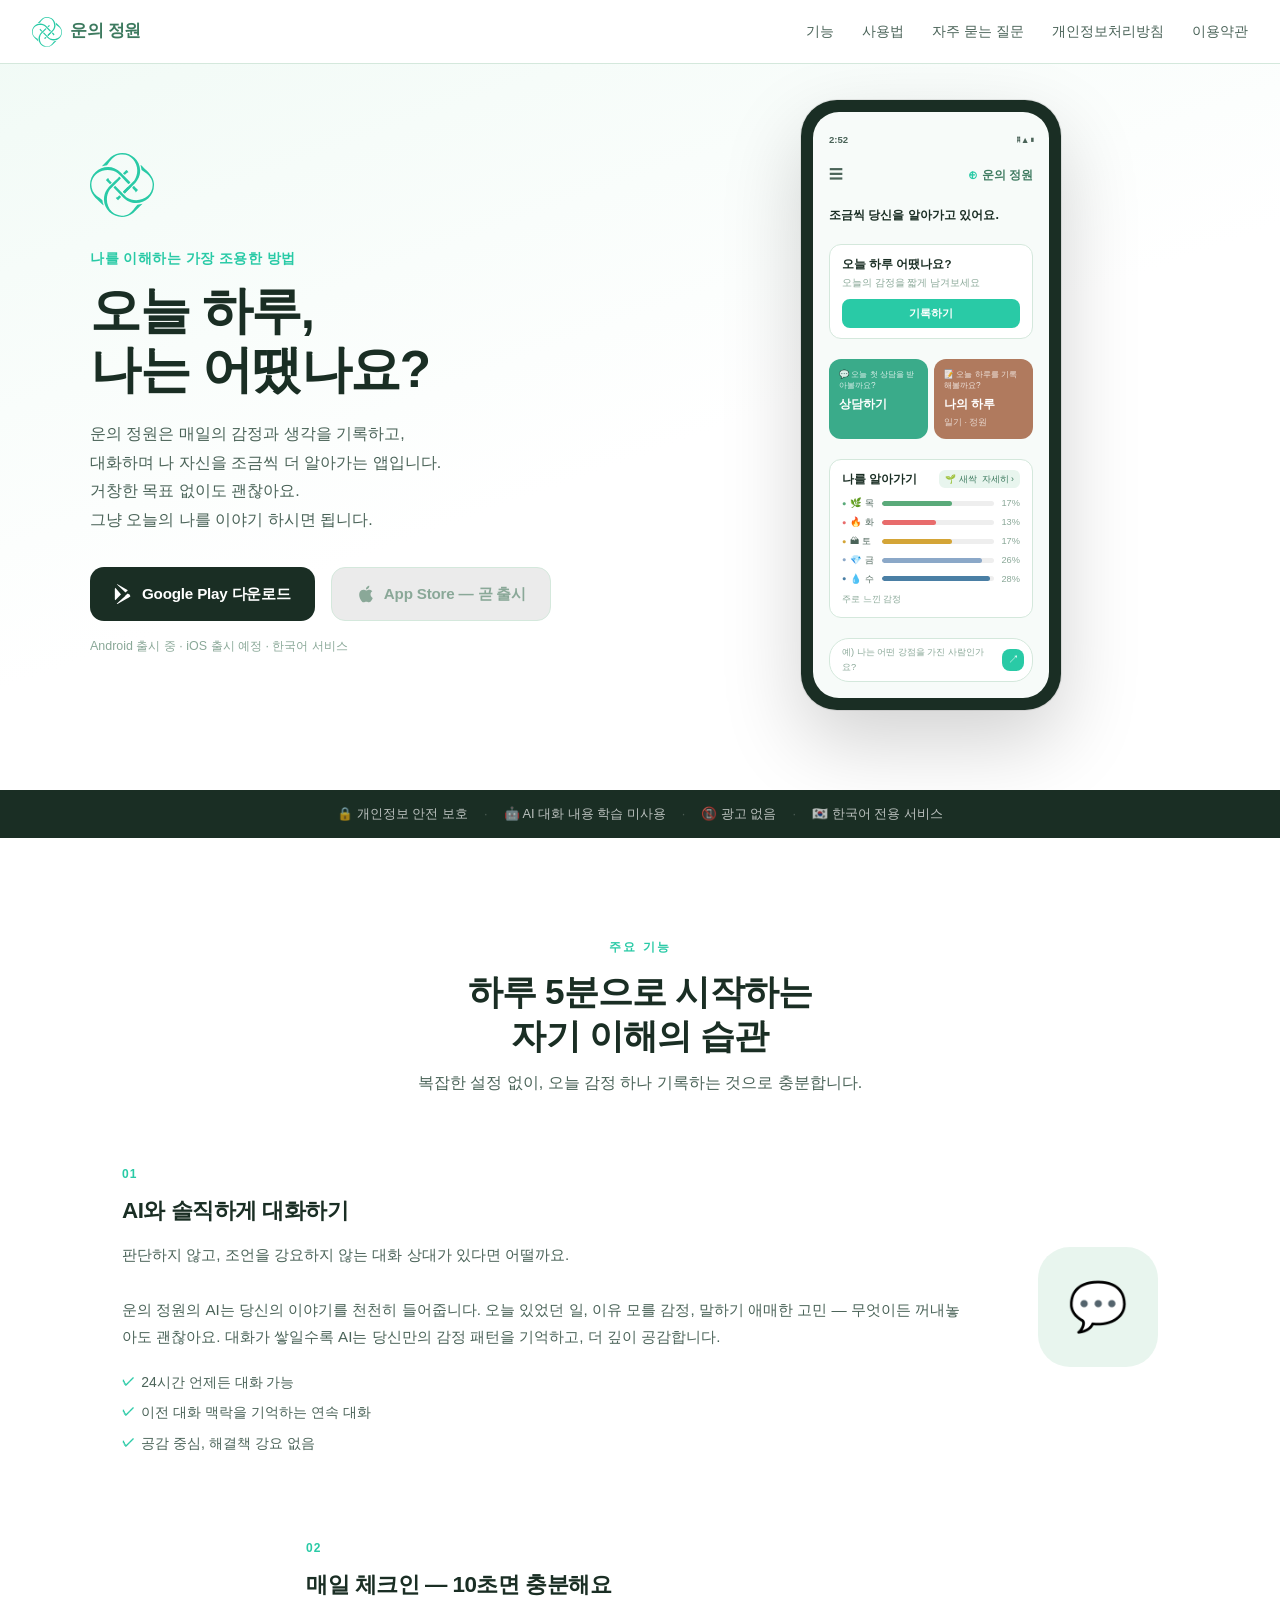
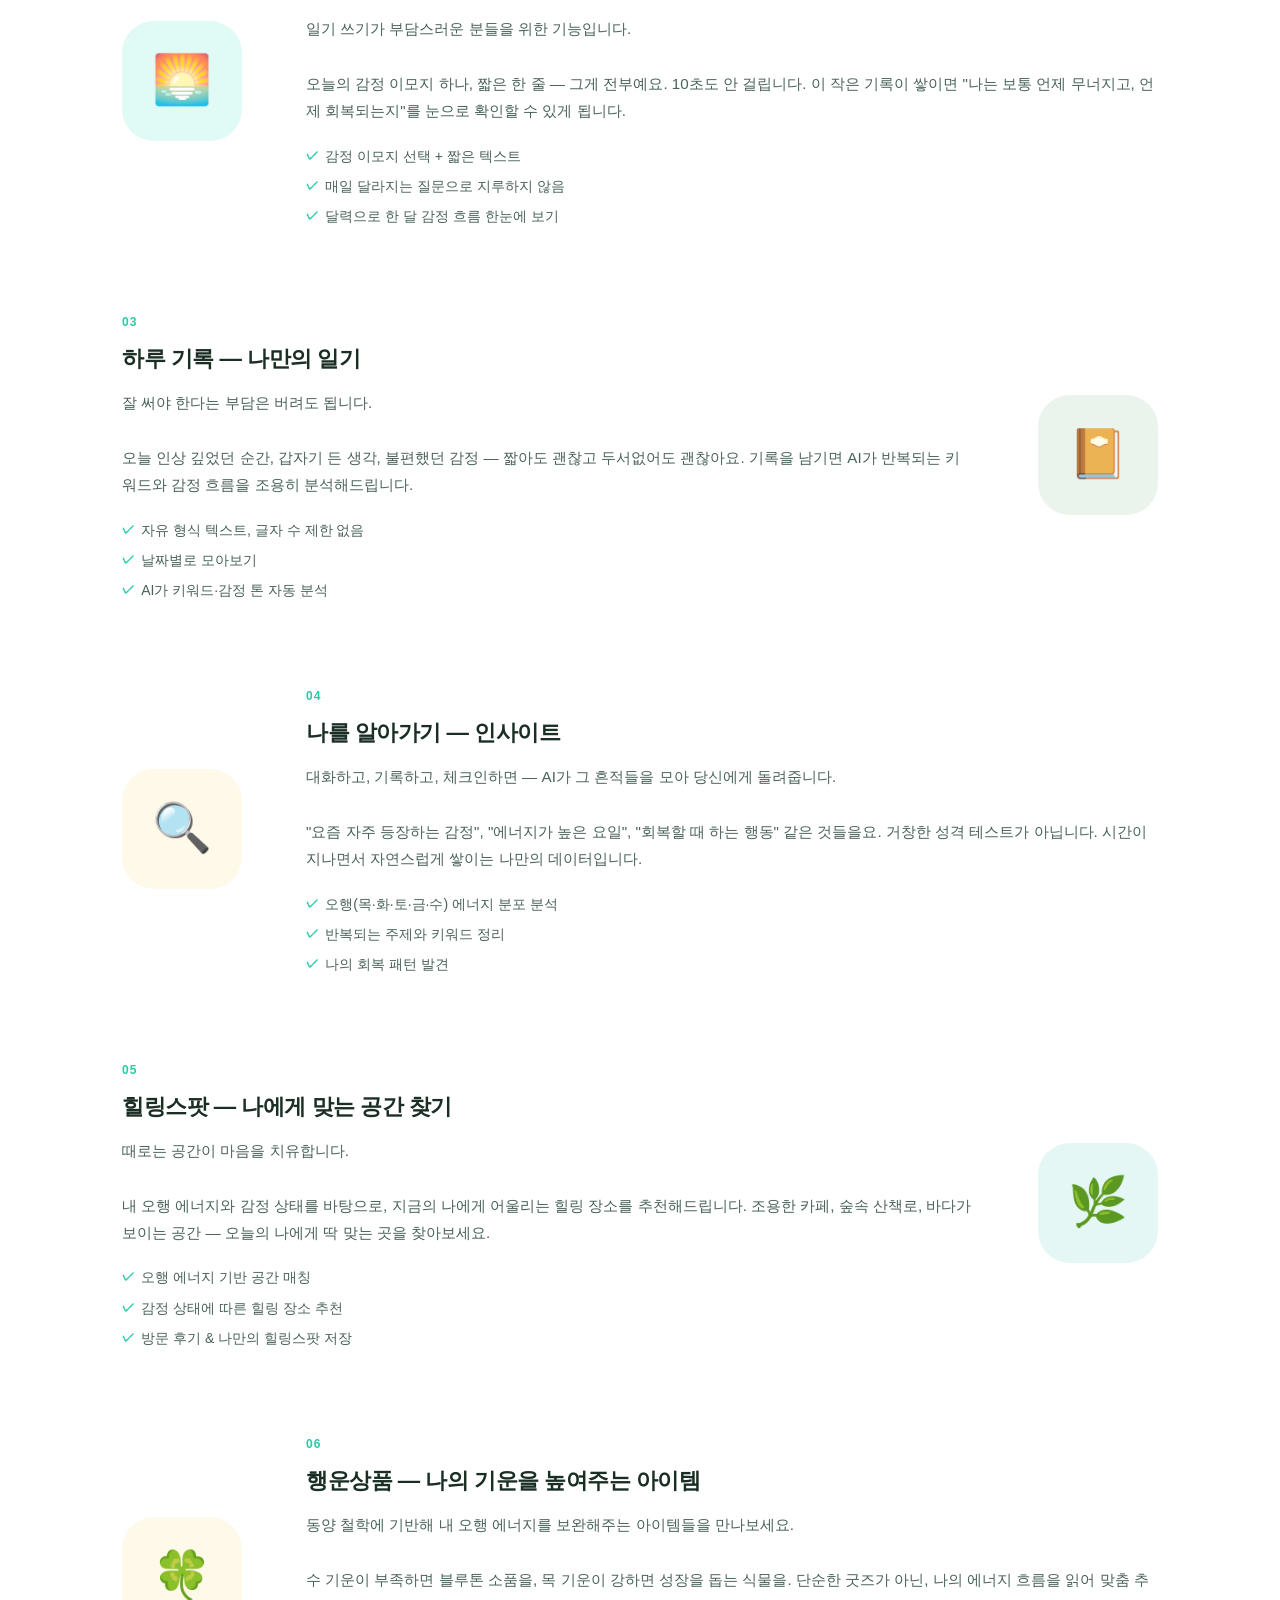
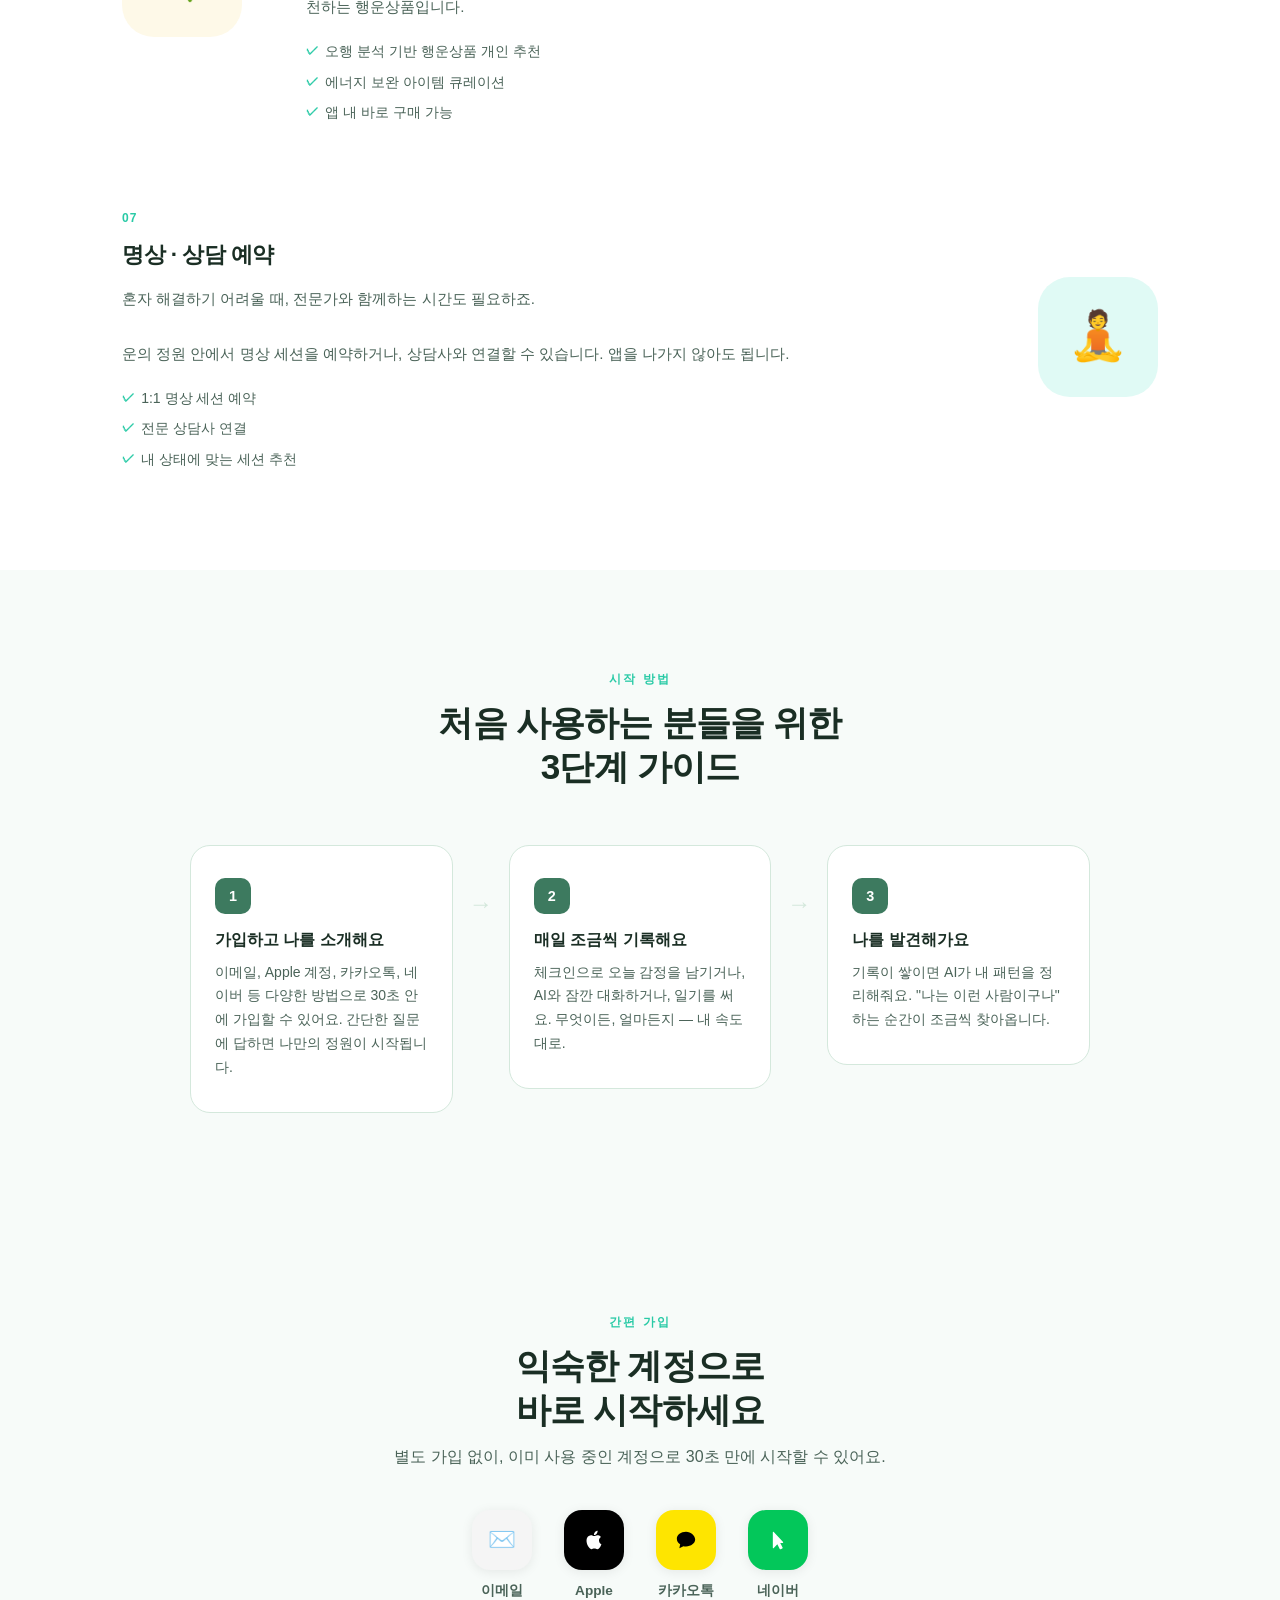
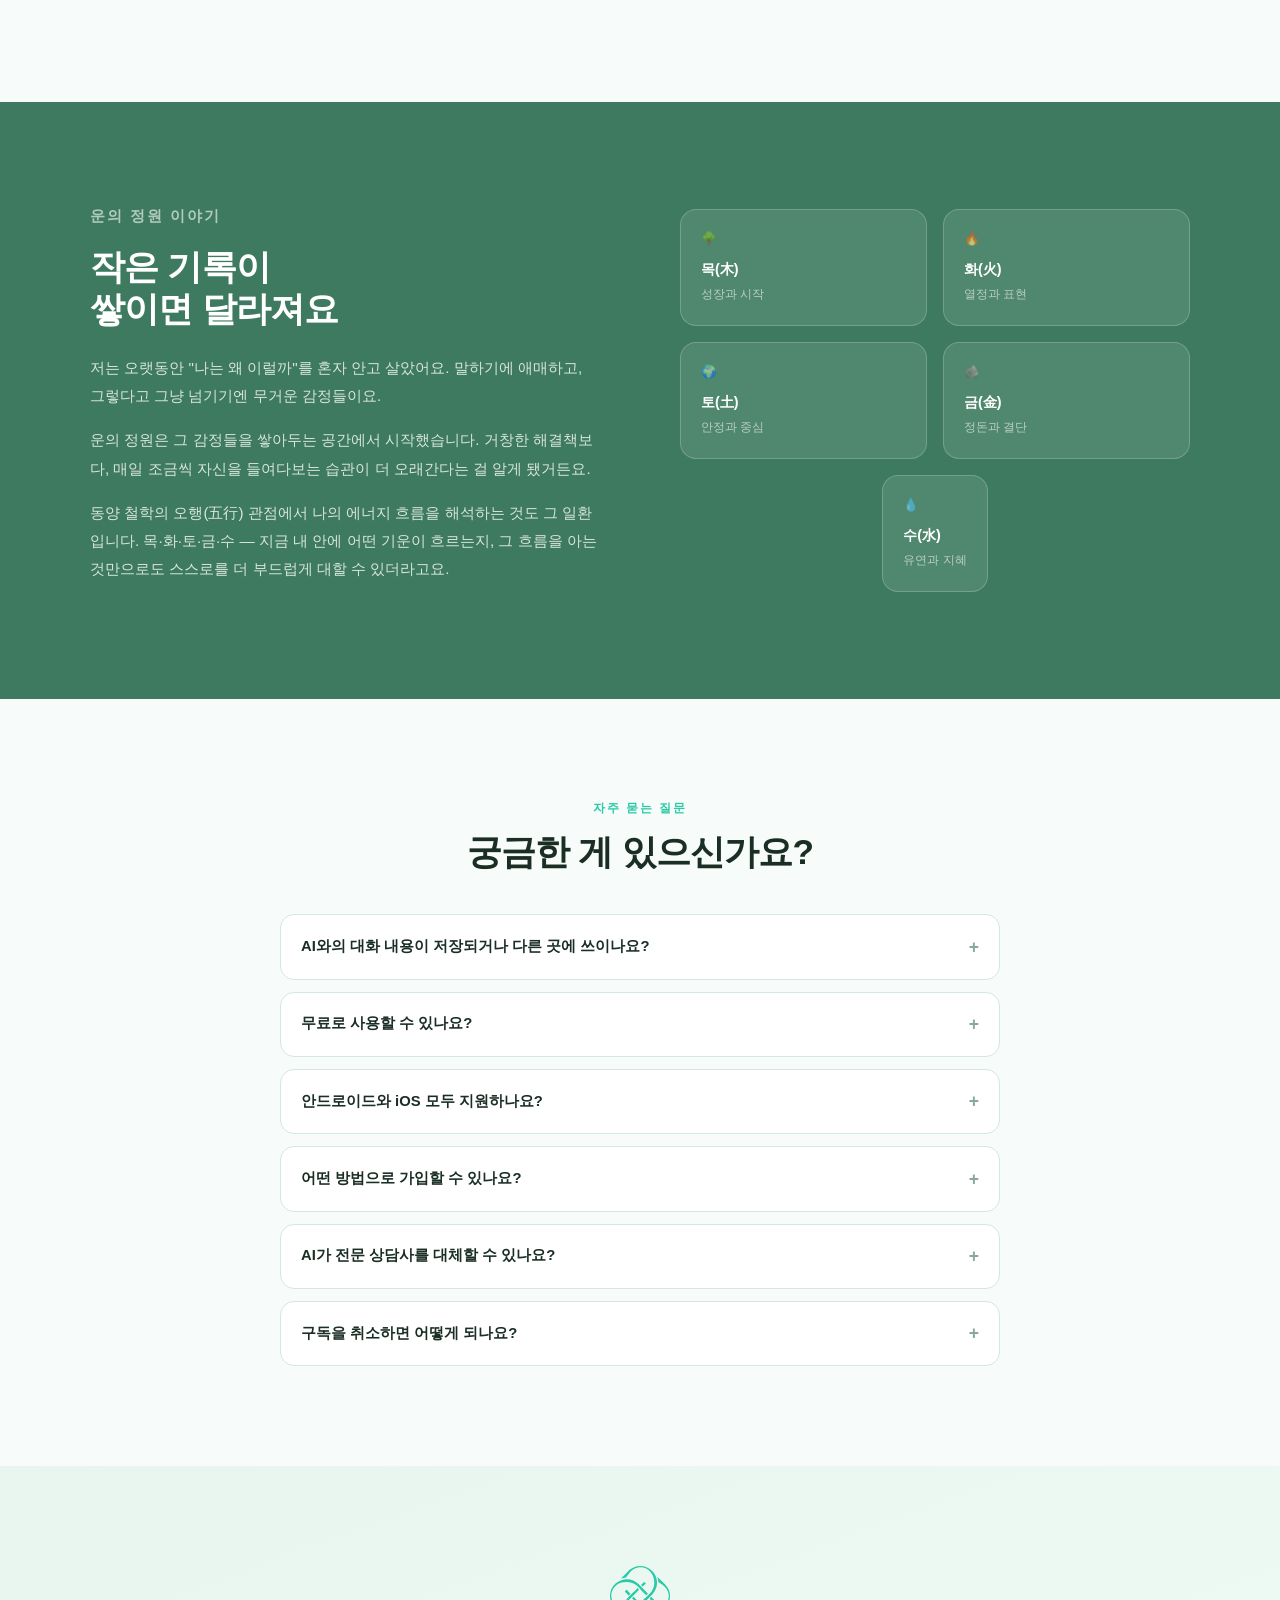
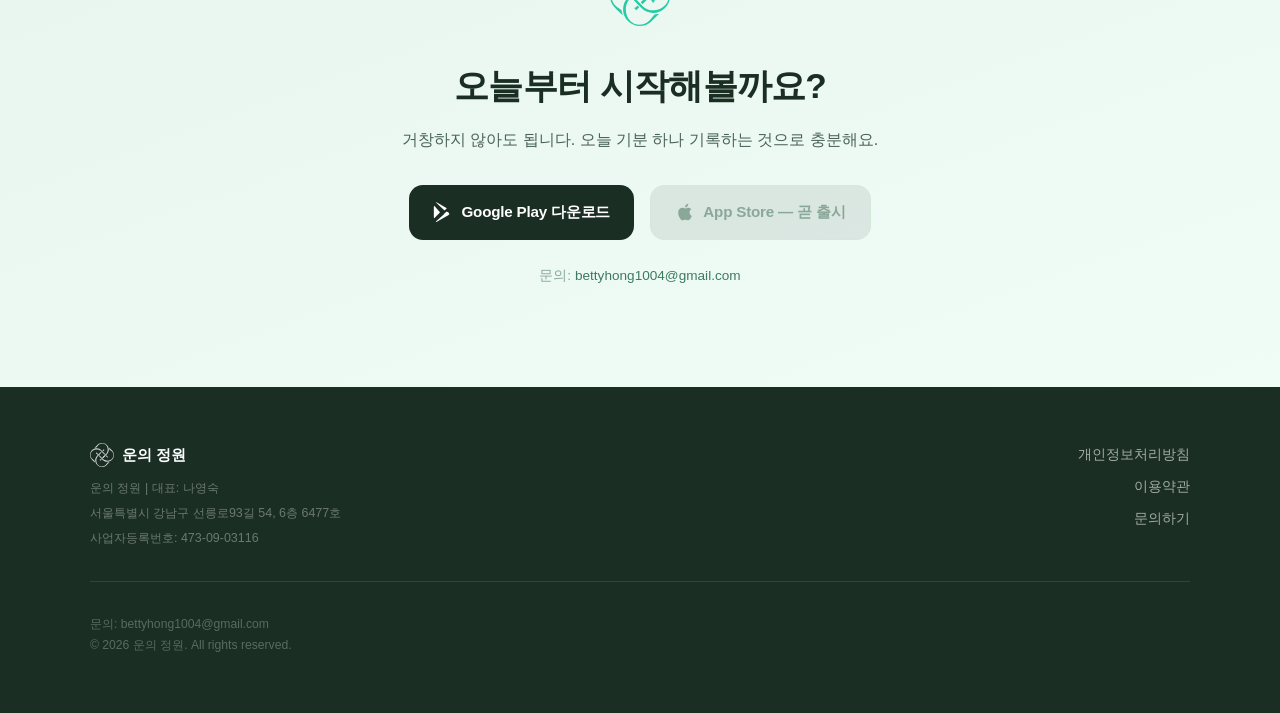
==== commit 8ac1b1a9: "fix: hero 소개 문구 수정 Co-Authored-By: Claude Sonnet 4.6 <noreply@anthropic.com>" ====
--- a/index.html
+++ b/index.html
@@ -1,5 +1,6 @@
 <!DOCTYPE html>
 <html lang="ko">
+
 <head>
   <meta charset="UTF-8" />
   <meta name="viewport" content="width=device-width, initial-scale=1.0" />
@@ -10,6 +11,7 @@
   <meta property="og:type" content="website" />
   <link rel="stylesheet" href="style.css" />
 </head>
+
 <body>
 
   <!-- Nav -->
@@ -39,16 +41,24 @@
         <h1>오늘 하루,<br />나는 어땠나요?</h1>
         <p class="hero-desc">
           운의 정원은 매일의 감정과 생각을 기록하고,<br />
-          AI와 대화하며 나 자신을 조금씩 더 알아가는 앱입니다.<br />
-          거창한 목표 없이도 괜찮아요. 그냥 오늘의 나를 적으면 됩니다.
+          대화하며 나 자신을 조금씩 더 알아가는 앱입니다.<br />
+          거창한 목표 없이도 괜찮아요. <br />
+          그냥 오늘의 나를 이야기 하시면 됩니다.
         </p>
         <div class="cta-group">
-          <a href="https://play.google.com/store/apps/details?id=com.leeheungkyu.luckygardenexpo&hl=ko" class="btn-store btn-android" target="_blank" rel="noopener">
-            <svg width="20" height="20" viewBox="0 0 24 24" fill="currentColor"><path d="M3.18 23.76c.3.17.64.23.99.17l12.47-7.2L13.8 14l-10.62 9.76zm-1.7-19.1C1.18 5.04 1 5.5 1 6.06v11.88c0 .56.18 1.02.48 1.4l.08.07L8.3 12.5v-.17L1.56 4.59l-.08.07zm17.57 8.16-2.63-1.52-3.09 2.83 3.09 2.83 2.65-1.53c.76-.43.76-1.15 0-1.61zM4.17.24l12.47 7.2-2.84 2.72L3.33.4c.25-.17.55-.24.84-.16z"/></svg>
+          <a href="https://play.google.com/store/apps/details?id=com.leeheungkyu.luckygardenexpo&hl=ko"
+            class="btn-store btn-android" target="_blank" rel="noopener">
+            <svg width="20" height="20" viewBox="0 0 24 24" fill="currentColor">
+              <path
+                d="M3.18 23.76c.3.17.64.23.99.17l12.47-7.2L13.8 14l-10.62 9.76zm-1.7-19.1C1.18 5.04 1 5.5 1 6.06v11.88c0 .56.18 1.02.48 1.4l.08.07L8.3 12.5v-.17L1.56 4.59l-.08.07zm17.57 8.16-2.63-1.52-3.09 2.83 3.09 2.83 2.65-1.53c.76-.43.76-1.15 0-1.61zM4.17.24l12.47 7.2-2.84 2.72L3.33.4c.25-.17.55-.24.84-.16z" />
+            </svg>
             Google Play 다운로드
           </a>
           <span class="btn-store btn-apple-soon">
-            <svg width="20" height="20" viewBox="0 0 24 24" fill="currentColor"><path d="M18.71 19.5c-.83 1.24-1.71 2.45-3.05 2.47-1.34.03-1.77-.79-3.29-.79-1.53 0-2 .77-3.27.82-1.31.05-2.3-1.32-3.14-2.53C4.25 17 2.94 12.45 4.7 9.39c.87-1.52 2.43-2.48 4.12-2.51 1.28-.02 2.5.87 3.29.87.78 0 2.26-1.07 3.8-.91.65.03 2.47.26 3.64 1.98-.09.06-2.17 1.28-2.15 3.81.03 3.02 2.65 4.03 2.68 4.04-.03.07-.42 1.44-1.38 2.83M13 3.5c.73-.83 1.94-1.46 2.94-1.5.13 1.17-.34 2.35-1.04 3.19-.69.85-1.83 1.51-2.95 1.42-.15-1.15.41-2.35 1.05-3.11z"/></svg>
+            <svg width="20" height="20" viewBox="0 0 24 24" fill="currentColor">
+              <path
+                d="M18.71 19.5c-.83 1.24-1.71 2.45-3.05 2.47-1.34.03-1.77-.79-3.29-.79-1.53 0-2 .77-3.27.82-1.31.05-2.3-1.32-3.14-2.53C4.25 17 2.94 12.45 4.7 9.39c.87-1.52 2.43-2.48 4.12-2.51 1.28-.02 2.5.87 3.29.87.78 0 2.26-1.07 3.8-.91.65.03 2.47.26 3.64 1.98-.09.06-2.17 1.28-2.15 3.81.03 3.02 2.65 4.03 2.68 4.04-.03.07-.42 1.44-1.38 2.83M13 3.5c.73-.83 1.94-1.46 2.94-1.5.13 1.17-.34 2.35-1.04 3.19-.69.85-1.83 1.51-2.95 1.42-.15-1.15.41-2.35 1.05-3.11z" />
+            </svg>
             App Store — 곧 출시
           </span>
         </div>
@@ -101,31 +111,41 @@
                 <div class="mock-elem-row">
                   <span class="mock-elem-dot green-dot">●</span>
                   <span class="mock-elem-name">🌿 목</span>
-                  <div class="mock-bar-bg"><div class="mock-bar-fill" style="width:62%;background:#5aaa7a"></div></div>
+                  <div class="mock-bar-bg">
+                    <div class="mock-bar-fill" style="width:62%;background:#5aaa7a"></div>
+                  </div>
                   <span class="mock-elem-pct">17%</span>
                 </div>
                 <div class="mock-elem-row">
                   <span class="mock-elem-dot red-dot">●</span>
                   <span class="mock-elem-name">🔥 화</span>
-                  <div class="mock-bar-bg"><div class="mock-bar-fill" style="width:48%;background:#e86c6c"></div></div>
+                  <div class="mock-bar-bg">
+                    <div class="mock-bar-fill" style="width:48%;background:#e86c6c"></div>
+                  </div>
                   <span class="mock-elem-pct">13%</span>
                 </div>
                 <div class="mock-elem-row">
                   <span class="mock-elem-dot yellow-dot">●</span>
                   <span class="mock-elem-name">🏔 토</span>
-                  <div class="mock-bar-bg"><div class="mock-bar-fill" style="width:62%;background:#d4a537"></div></div>
+                  <div class="mock-bar-bg">
+                    <div class="mock-bar-fill" style="width:62%;background:#d4a537"></div>
+                  </div>
                   <span class="mock-elem-pct">17%</span>
                 </div>
                 <div class="mock-elem-row">
                   <span class="mock-elem-dot blue-dot">●</span>
                   <span class="mock-elem-name">💎 금</span>
-                  <div class="mock-bar-bg"><div class="mock-bar-fill" style="width:89%;background:#8ba8c8"></div></div>
+                  <div class="mock-bar-bg">
+                    <div class="mock-bar-fill" style="width:89%;background:#8ba8c8"></div>
+                  </div>
                   <span class="mock-elem-pct">26%</span>
                 </div>
                 <div class="mock-elem-row">
                   <span class="mock-elem-dot navy-dot">●</span>
                   <span class="mock-elem-name">💧 수</span>
-                  <div class="mock-bar-bg"><div class="mock-bar-fill" style="width:96%;background:#4a7fa5"></div></div>
+                  <div class="mock-bar-bg">
+                    <div class="mock-bar-fill" style="width:96%;background:#4a7fa5"></div>
+                  </div>
                   <span class="mock-elem-pct">28%</span>
                 </div>
               </div>
@@ -350,19 +370,28 @@
         </div>
         <div class="signup-method">
           <div class="signup-icon" style="background:#000; color:#fff">
-            <svg width="22" height="22" viewBox="0 0 24 24" fill="currentColor"><path d="M18.71 19.5c-.83 1.24-1.71 2.45-3.05 2.47-1.34.03-1.77-.79-3.29-.79-1.53 0-2 .77-3.27.82-1.31.05-2.3-1.32-3.14-2.53C4.25 17 2.94 12.45 4.7 9.39c.87-1.52 2.43-2.48 4.12-2.51 1.28-.02 2.5.87 3.29.87.78 0 2.26-1.07 3.8-.91.65.03 2.47.26 3.64 1.98-.09.06-2.17 1.28-2.15 3.81.03 3.02 2.65 4.03 2.68 4.04-.03.07-.42 1.44-1.38 2.83M13 3.5c.73-.83 1.94-1.46 2.94-1.5.13 1.17-.34 2.35-1.04 3.19-.69.85-1.83 1.51-2.95 1.42-.15-1.15.41-2.35 1.05-3.11z"/></svg>
+            <svg width="22" height="22" viewBox="0 0 24 24" fill="currentColor">
+              <path
+                d="M18.71 19.5c-.83 1.24-1.71 2.45-3.05 2.47-1.34.03-1.77-.79-3.29-.79-1.53 0-2 .77-3.27.82-1.31.05-2.3-1.32-3.14-2.53C4.25 17 2.94 12.45 4.7 9.39c.87-1.52 2.43-2.48 4.12-2.51 1.28-.02 2.5.87 3.29.87.78 0 2.26-1.07 3.8-.91.65.03 2.47.26 3.64 1.98-.09.06-2.17 1.28-2.15 3.81.03 3.02 2.65 4.03 2.68 4.04-.03.07-.42 1.44-1.38 2.83M13 3.5c.73-.83 1.94-1.46 2.94-1.5.13 1.17-.34 2.35-1.04 3.19-.69.85-1.83 1.51-2.95 1.42-.15-1.15.41-2.35 1.05-3.11z" />
+            </svg>
           </div>
           <span>Apple</span>
         </div>
         <div class="signup-method">
           <div class="signup-icon" style="background:#FEE500; color:#000">
-            <svg width="22" height="22" viewBox="0 0 24 24" fill="currentColor"><path d="M12 3C6.477 3 2 6.477 2 10.5c0 2.524 1.43 4.75 3.625 6.125L4.75 21l4.5-2.25C10.094 18.875 11.03 19 12 19c5.523 0 10-3.477 10-7.5S17.523 3 12 3z"/></svg>
+            <svg width="22" height="22" viewBox="0 0 24 24" fill="currentColor">
+              <path
+                d="M12 3C6.477 3 2 6.477 2 10.5c0 2.524 1.43 4.75 3.625 6.125L4.75 21l4.5-2.25C10.094 18.875 11.03 19 12 19c5.523 0 10-3.477 10-7.5S17.523 3 12 3z" />
+            </svg>
           </div>
           <span>카카오톡</span>
         </div>
         <div class="signup-method">
           <div class="signup-icon" style="background:#03C75A; color:#fff">
-            <svg width="22" height="22" viewBox="0 0 24 24" fill="currentColor"><path d="M16.273 12.845L7.376 3.27C7.01 2.877 6.36 3.13 6.36 3.67V20.33c0 .54.65.793 1.016.4l3.91-4.17 2.595 5.245c.172.348.584.49.932.318l1.866-.924a.72.72 0 00.318-.932l-2.536-5.12 2.8-.003a.72.72 0 00.012-1.299z"/></svg>
+            <svg width="22" height="22" viewBox="0 0 24 24" fill="currentColor">
+              <path
+                d="M16.273 12.845L7.376 3.27C7.01 2.877 6.36 3.13 6.36 3.67V20.33c0 .54.65.793 1.016.4l3.91-4.17 2.595 5.245c.172.348.584.49.932.318l1.866-.924a.72.72 0 00.318-.932l-2.536-5.12 2.8-.003a.72.72 0 00.012-1.299z" />
+            </svg>
           </div>
           <span>네이버</span>
         </div>
@@ -429,7 +458,8 @@
     <div class="faq-list">
       <details class="faq-item">
         <summary>AI와의 대화 내용이 저장되거나 다른 곳에 쓰이나요?</summary>
-        <p>대화 내용은 서비스 제공 목적으로만 저장되며, AI 모델 학습에 사용되지 않습니다. 회원 탈퇴 시 모든 데이터는 즉시 삭제됩니다. 자세한 내용은 <a href="privacy.html">개인정보처리방침</a>을 확인해주세요.</p>
+        <p>대화 내용은 서비스 제공 목적으로만 저장되며, AI 모델 학습에 사용되지 않습니다. 회원 탈퇴 시 모든 데이터는 즉시 삭제됩니다. 자세한 내용은 <a
+            href="privacy.html">개인정보처리방침</a>을 확인해주세요.</p>
       </details>
       <details class="faq-item">
         <summary>무료로 사용할 수 있나요?</summary>
@@ -445,11 +475,13 @@
       </details>
       <details class="faq-item">
         <summary>AI가 전문 상담사를 대체할 수 있나요?</summary>
-        <p>아니요. 운의 정원의 AI는 심리 상담이나 의료 진단을 대체하지 않습니다. 전문적인 도움이 필요한 경우 반드시 전문가와 상담하시기 바랍니다. 앱 내에서 전문 상담사 예약 서비스를 이용하실 수도 있습니다.</p>
+        <p>아니요. 운의 정원의 AI는 심리 상담이나 의료 진단을 대체하지 않습니다. 전문적인 도움이 필요한 경우 반드시 전문가와 상담하시기 바랍니다. 앱 내에서 전문 상담사 예약 서비스를 이용하실 수도
+          있습니다.</p>
       </details>
       <details class="faq-item">
         <summary>구독을 취소하면 어떻게 되나요?</summary>
-        <p>구독 취소는 Google Play 또는 App Store 설정에서 다음 결제일 24시간 전까지 직접 진행하시면 됩니다. 취소 후에도 구독 기간이 끝날 때까지 유료 기능을 이용하실 수 있습니다.</p>
+        <p>구독 취소는 Google Play 또는 App Store 설정에서 다음 결제일 24시간 전까지 직접 진행하시면 됩니다. 취소 후에도 구독 기간이 끝날 때까지 유료 기능을 이용하실 수 있습니다.
+        </p>
       </details>
     </div>
   </section>
@@ -461,12 +493,19 @@
       <h2>오늘부터 시작해볼까요?</h2>
       <p>거창하지 않아도 됩니다. 오늘 기분 하나 기록하는 것으로 충분해요.</p>
       <div class="cta-group" style="justify-content: center;">
-        <a href="https://play.google.com/store/apps/details?id=com.leeheungkyu.luckygardenexpo&hl=ko" class="btn-store btn-android" target="_blank" rel="noopener">
-          <svg width="20" height="20" viewBox="0 0 24 24" fill="currentColor"><path d="M3.18 23.76c.3.17.64.23.99.17l12.47-7.2L13.8 14l-10.62 9.76zm-1.7-19.1C1.18 5.04 1 5.5 1 6.06v11.88c0 .56.18 1.02.48 1.4l.08.07L8.3 12.5v-.17L1.56 4.59l-.08.07zm17.57 8.16-2.63-1.52-3.09 2.83 3.09 2.83 2.65-1.53c.76-.43.76-1.15 0-1.61zM4.17.24l12.47 7.2-2.84 2.72L3.33.4c.25-.17.55-.24.84-.16z"/></svg>
+        <a href="https://play.google.com/store/apps/details?id=com.leeheungkyu.luckygardenexpo&hl=ko"
+          class="btn-store btn-android" target="_blank" rel="noopener">
+          <svg width="20" height="20" viewBox="0 0 24 24" fill="currentColor">
+            <path
+              d="M3.18 23.76c.3.17.64.23.99.17l12.47-7.2L13.8 14l-10.62 9.76zm-1.7-19.1C1.18 5.04 1 5.5 1 6.06v11.88c0 .56.18 1.02.48 1.4l.08.07L8.3 12.5v-.17L1.56 4.59l-.08.07zm17.57 8.16-2.63-1.52-3.09 2.83 3.09 2.83 2.65-1.53c.76-.43.76-1.15 0-1.61zM4.17.24l12.47 7.2-2.84 2.72L3.33.4c.25-.17.55-.24.84-.16z" />
+          </svg>
           Google Play 다운로드
         </a>
         <span class="btn-store btn-apple-soon">
-          <svg width="20" height="20" viewBox="0 0 24 24" fill="currentColor"><path d="M18.71 19.5c-.83 1.24-1.71 2.45-3.05 2.47-1.34.03-1.77-.79-3.29-.79-1.53 0-2 .77-3.27.82-1.31.05-2.3-1.32-3.14-2.53C4.25 17 2.94 12.45 4.7 9.39c.87-1.52 2.43-2.48 4.12-2.51 1.28-.02 2.5.87 3.29.87.78 0 2.26-1.07 3.8-.91.65.03 2.47.26 3.64 1.98-.09.06-2.17 1.28-2.15 3.81.03 3.02 2.65 4.03 2.68 4.04-.03.07-.42 1.44-1.38 2.83M13 3.5c.73-.83 1.94-1.46 2.94-1.5.13 1.17-.34 2.35-1.04 3.19-.69.85-1.83 1.51-2.95 1.42-.15-1.15.41-2.35 1.05-3.11z"/></svg>
+          <svg width="20" height="20" viewBox="0 0 24 24" fill="currentColor">
+            <path
+              d="M18.71 19.5c-.83 1.24-1.71 2.45-3.05 2.47-1.34.03-1.77-.79-3.29-.79-1.53 0-2 .77-3.27.82-1.31.05-2.3-1.32-3.14-2.53C4.25 17 2.94 12.45 4.7 9.39c.87-1.52 2.43-2.48 4.12-2.51 1.28-.02 2.5.87 3.29.87.78 0 2.26-1.07 3.8-.91.65.03 2.47.26 3.64 1.98-.09.06-2.17 1.28-2.15 3.81.03 3.02 2.65 4.03 2.68 4.04-.03.07-.42 1.44-1.38 2.83M13 3.5c.73-.83 1.94-1.46 2.94-1.5.13 1.17-.34 2.35-1.04 3.19-.69.85-1.83 1.51-2.95 1.42-.15-1.15.41-2.35 1.05-3.11z" />
+          </svg>
           App Store — 곧 출시
         </span>
       </div>
@@ -501,4 +540,5 @@
   </footer>
 
 </body>
-</html>
+
+</html>
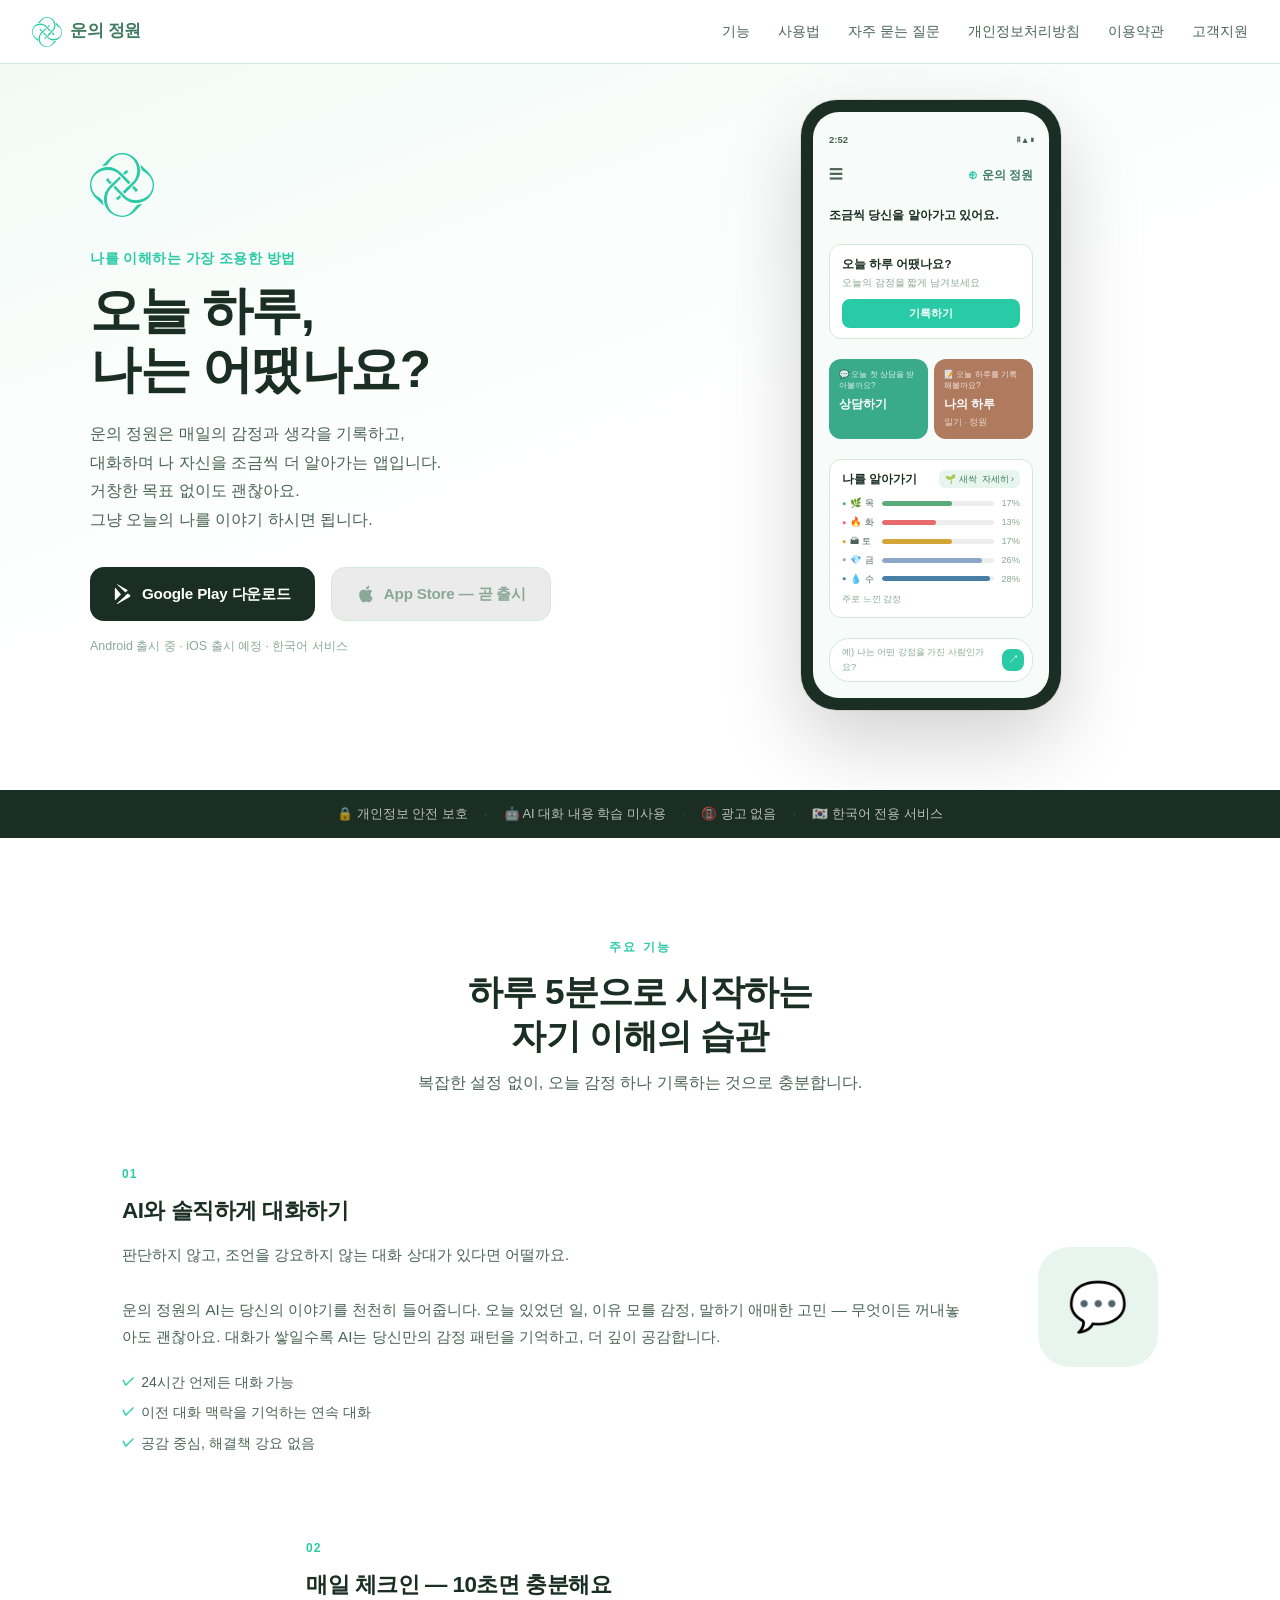
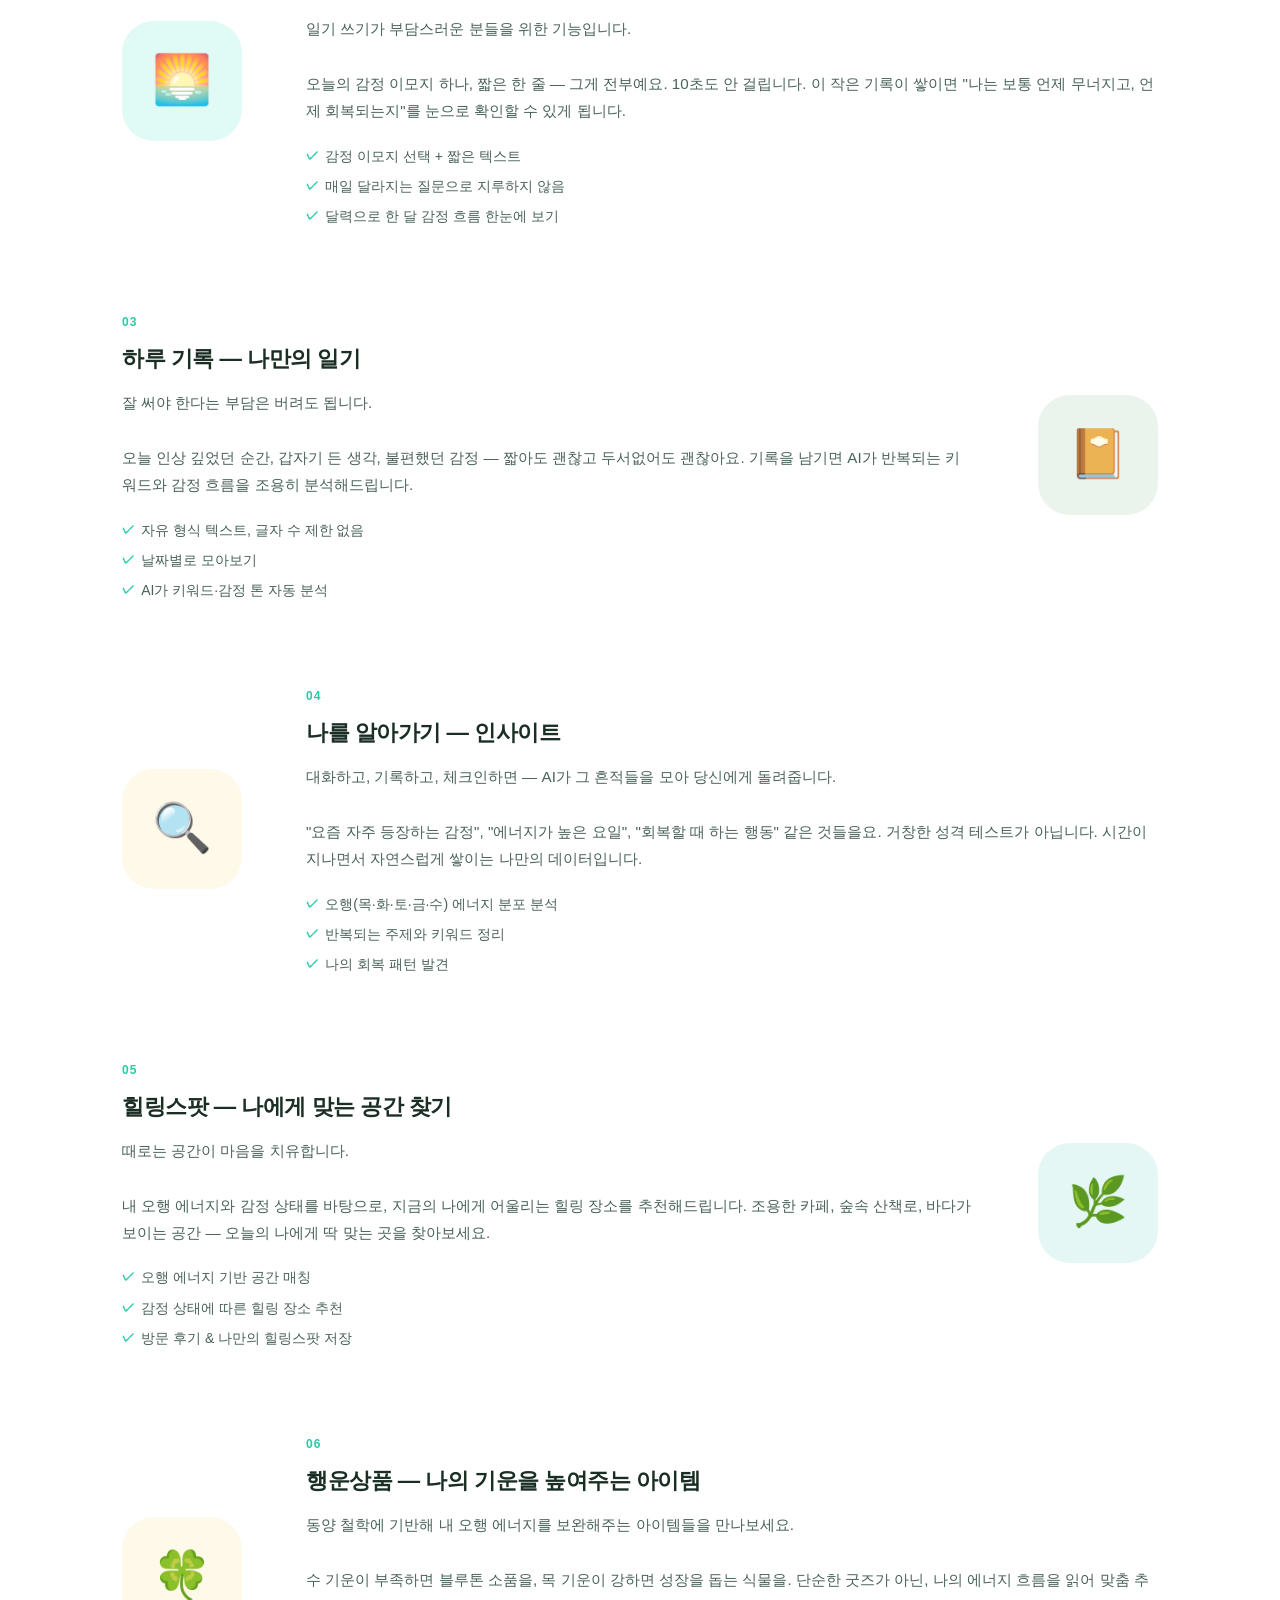
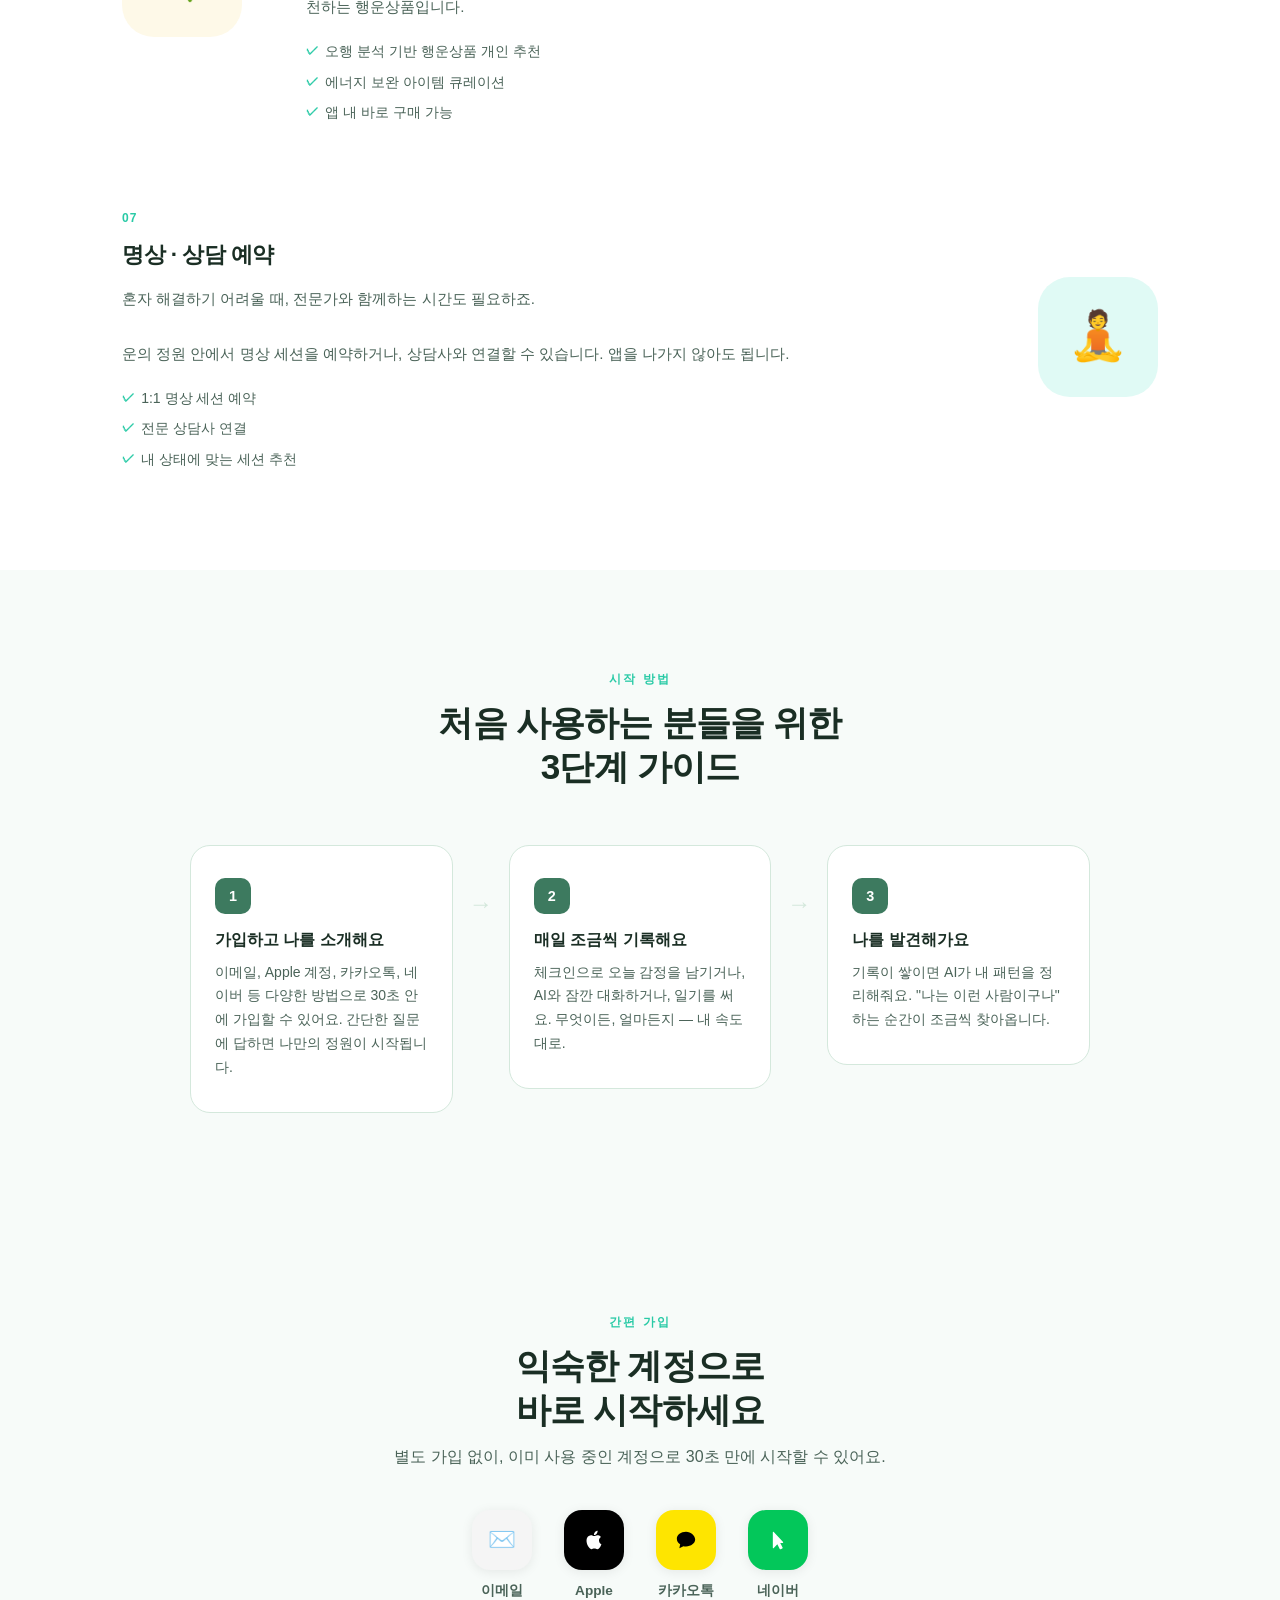
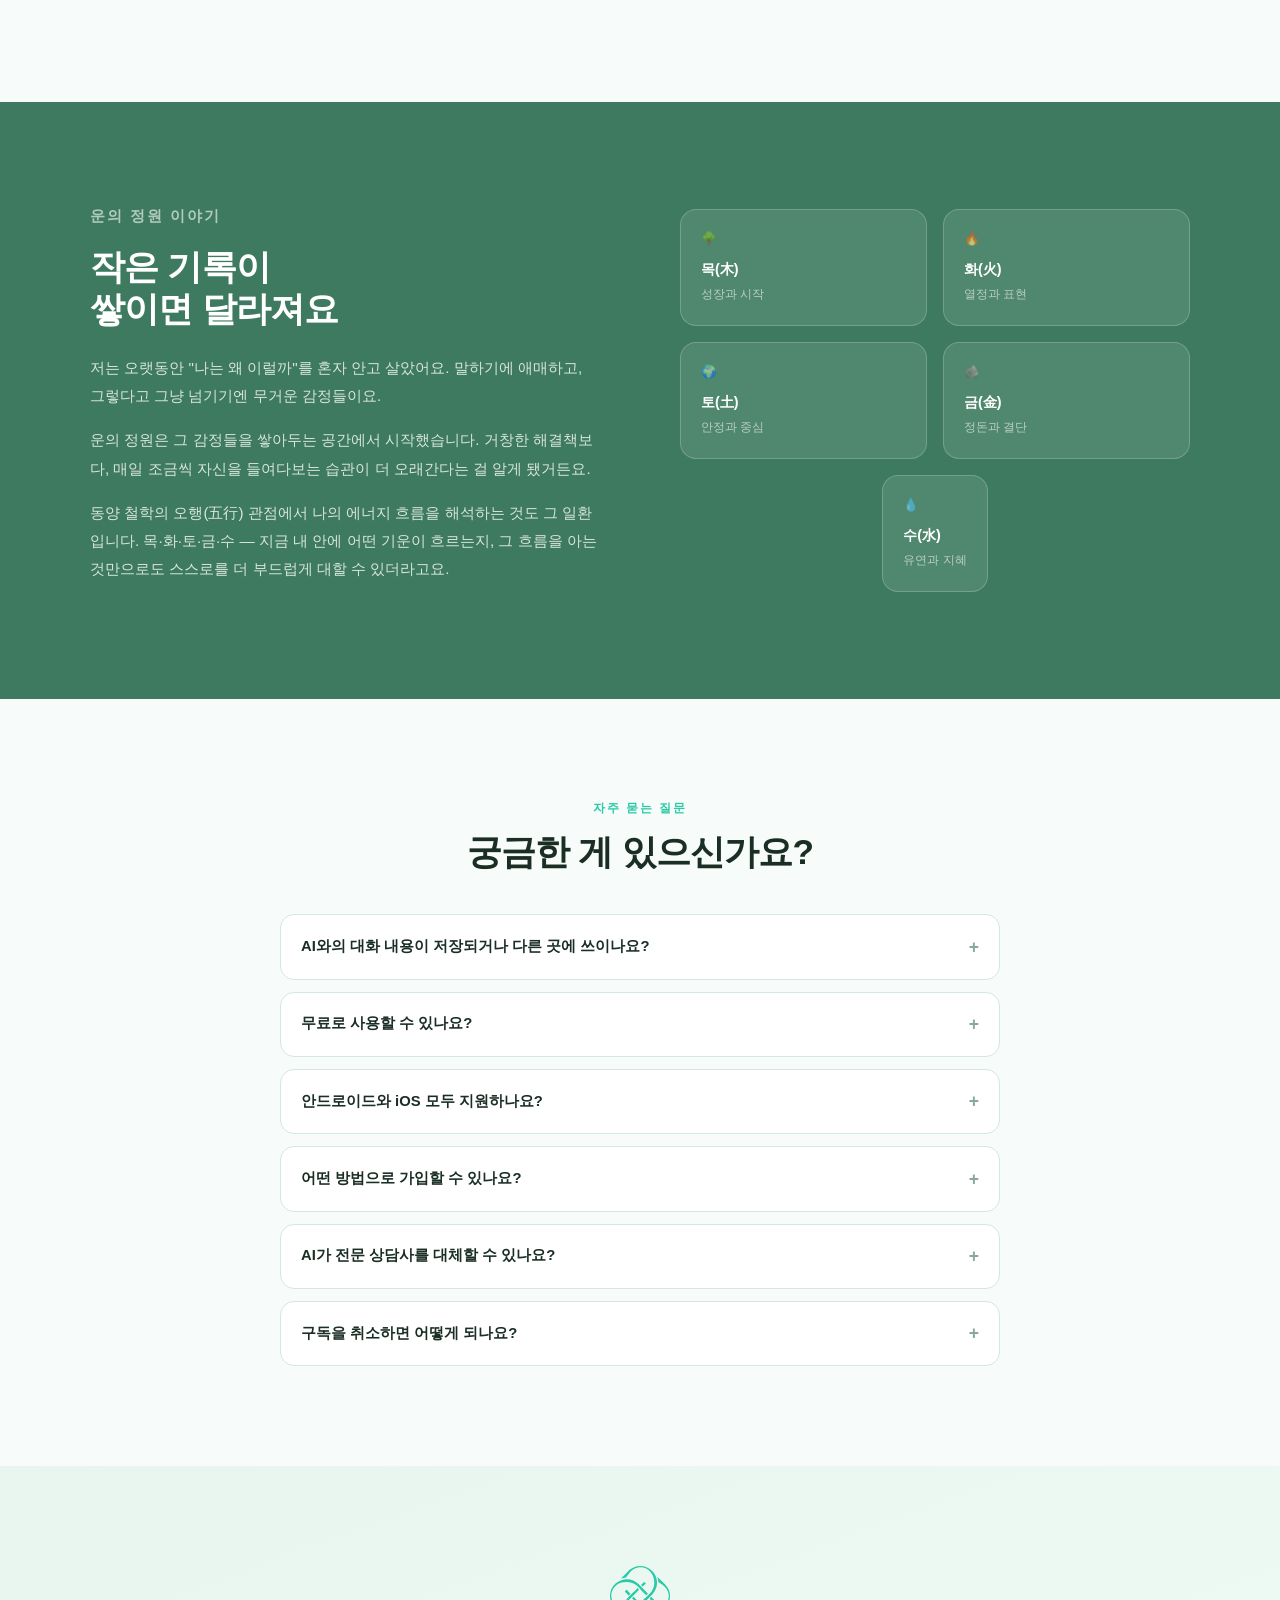
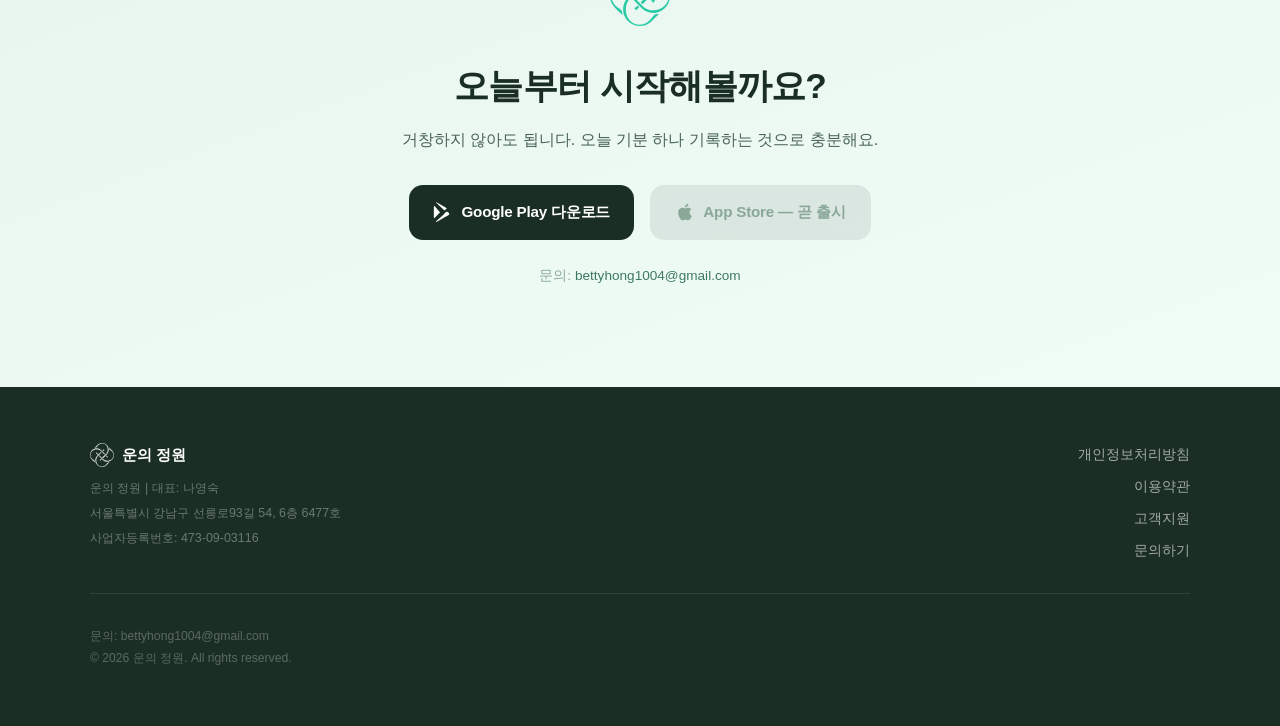
==== commit 54ea03c8: "feat: App Store 지원 URL용 고객지원 페이지 추가 - support.html 신규 생성 (계정 관리, 구독/결제, 개인정보, 기술지원, 기타 문의) - index.h" ====
--- a/index.html
+++ b/index.html
@@ -26,6 +26,7 @@
       <li><a href="#faq">자주 묻는 질문</a></li>
       <li><a href="privacy.html">개인정보처리방침</a></li>
       <li><a href="terms.html">이용약관</a></li>
+      <li><a href="support.html">고객지원</a></li>
     </ul>
     <button class="nav-mobile-menu" aria-label="메뉴">☰</button>
   </nav>
@@ -529,6 +530,7 @@
         <div class="footer-links">
           <a href="privacy.html">개인정보처리방침</a>
           <a href="terms.html">이용약관</a>
+          <a href="support.html">고객지원</a>
           <a href="mailto:bettyhong1004@gmail.com">문의하기</a>
         </div>
       </div>
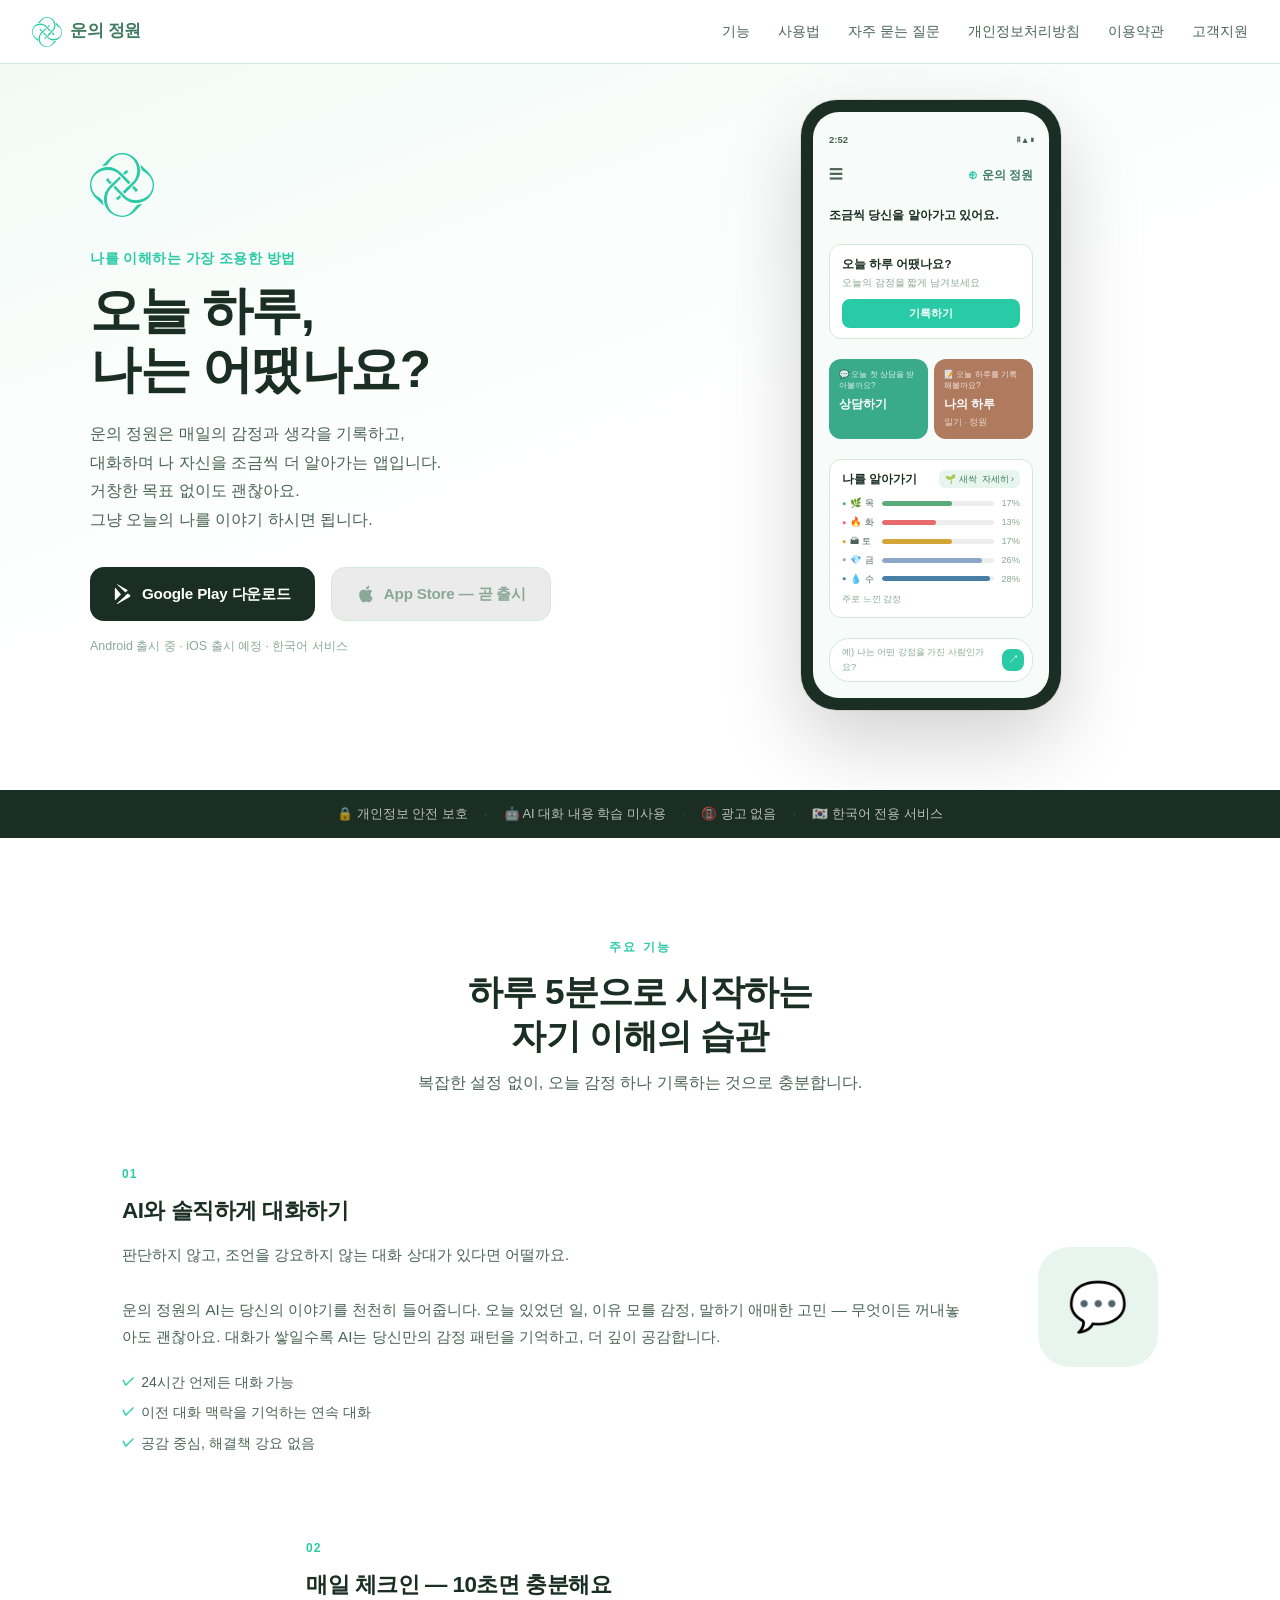
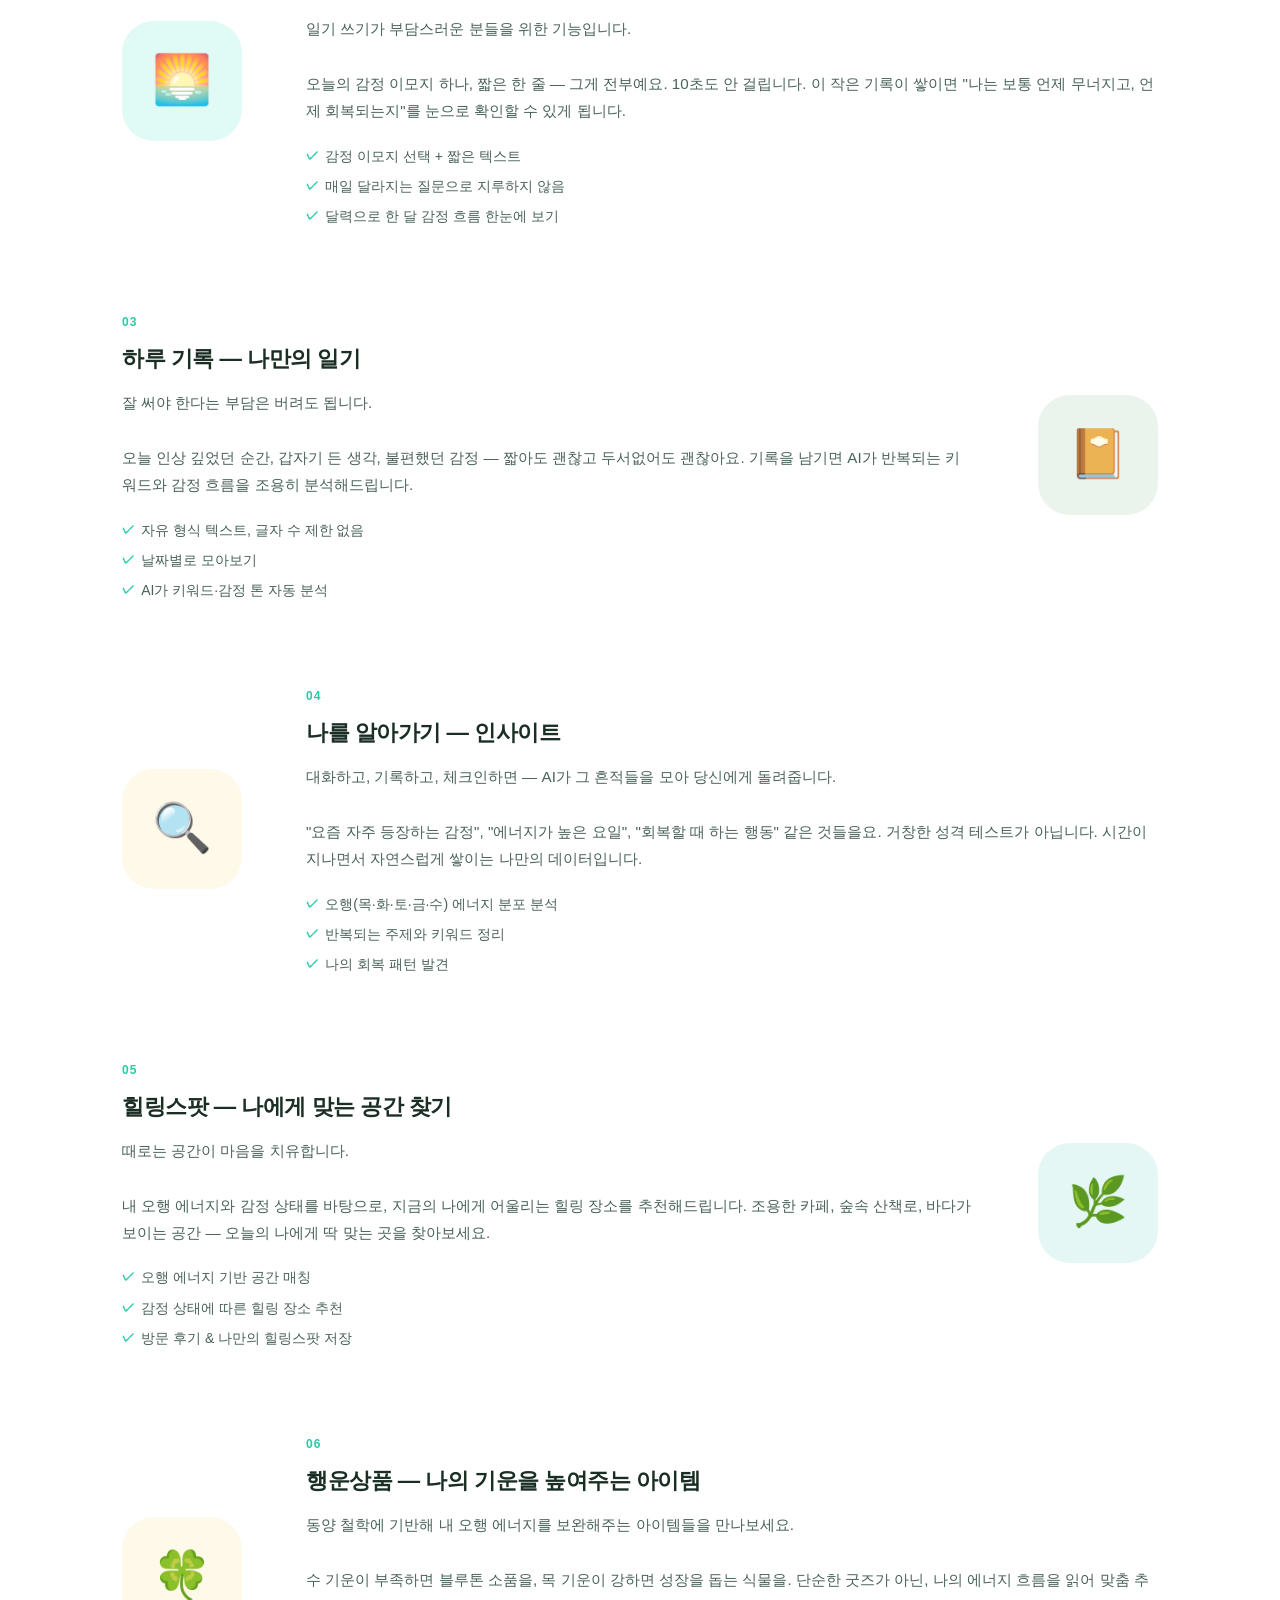
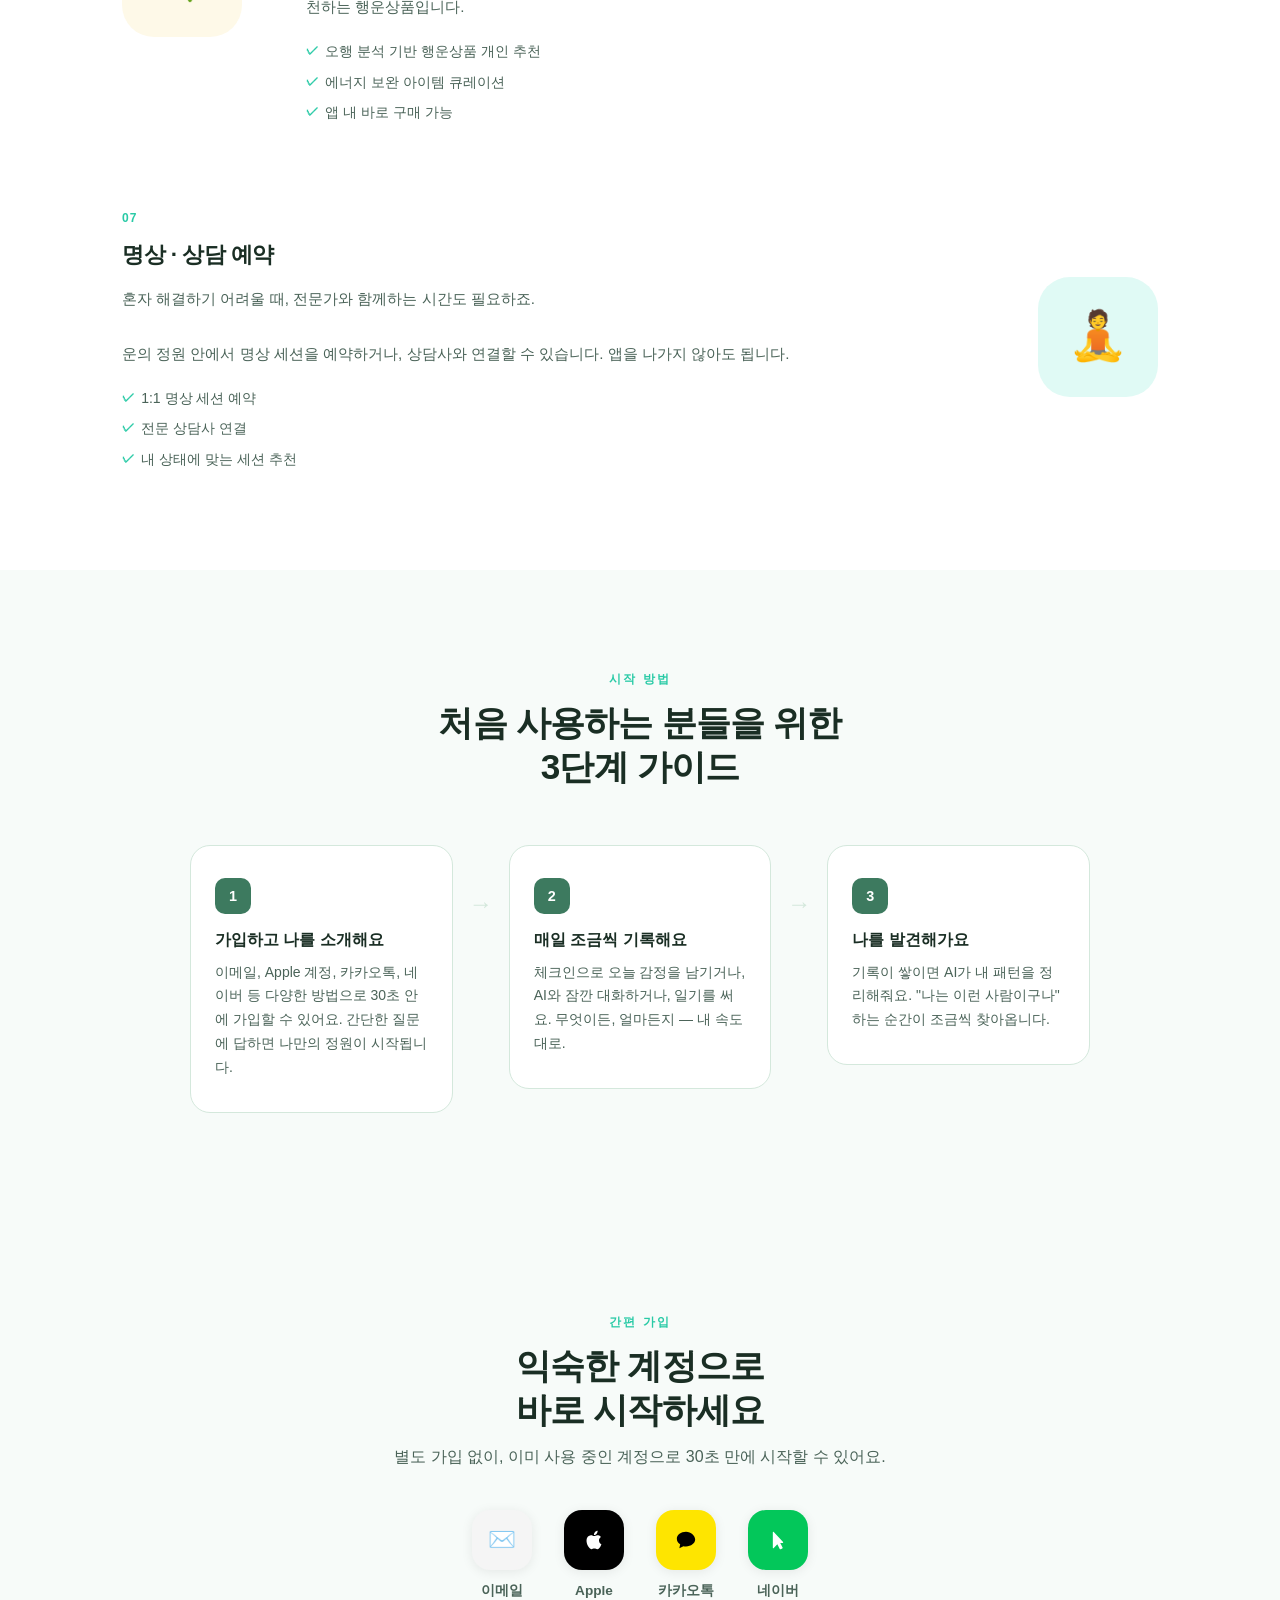
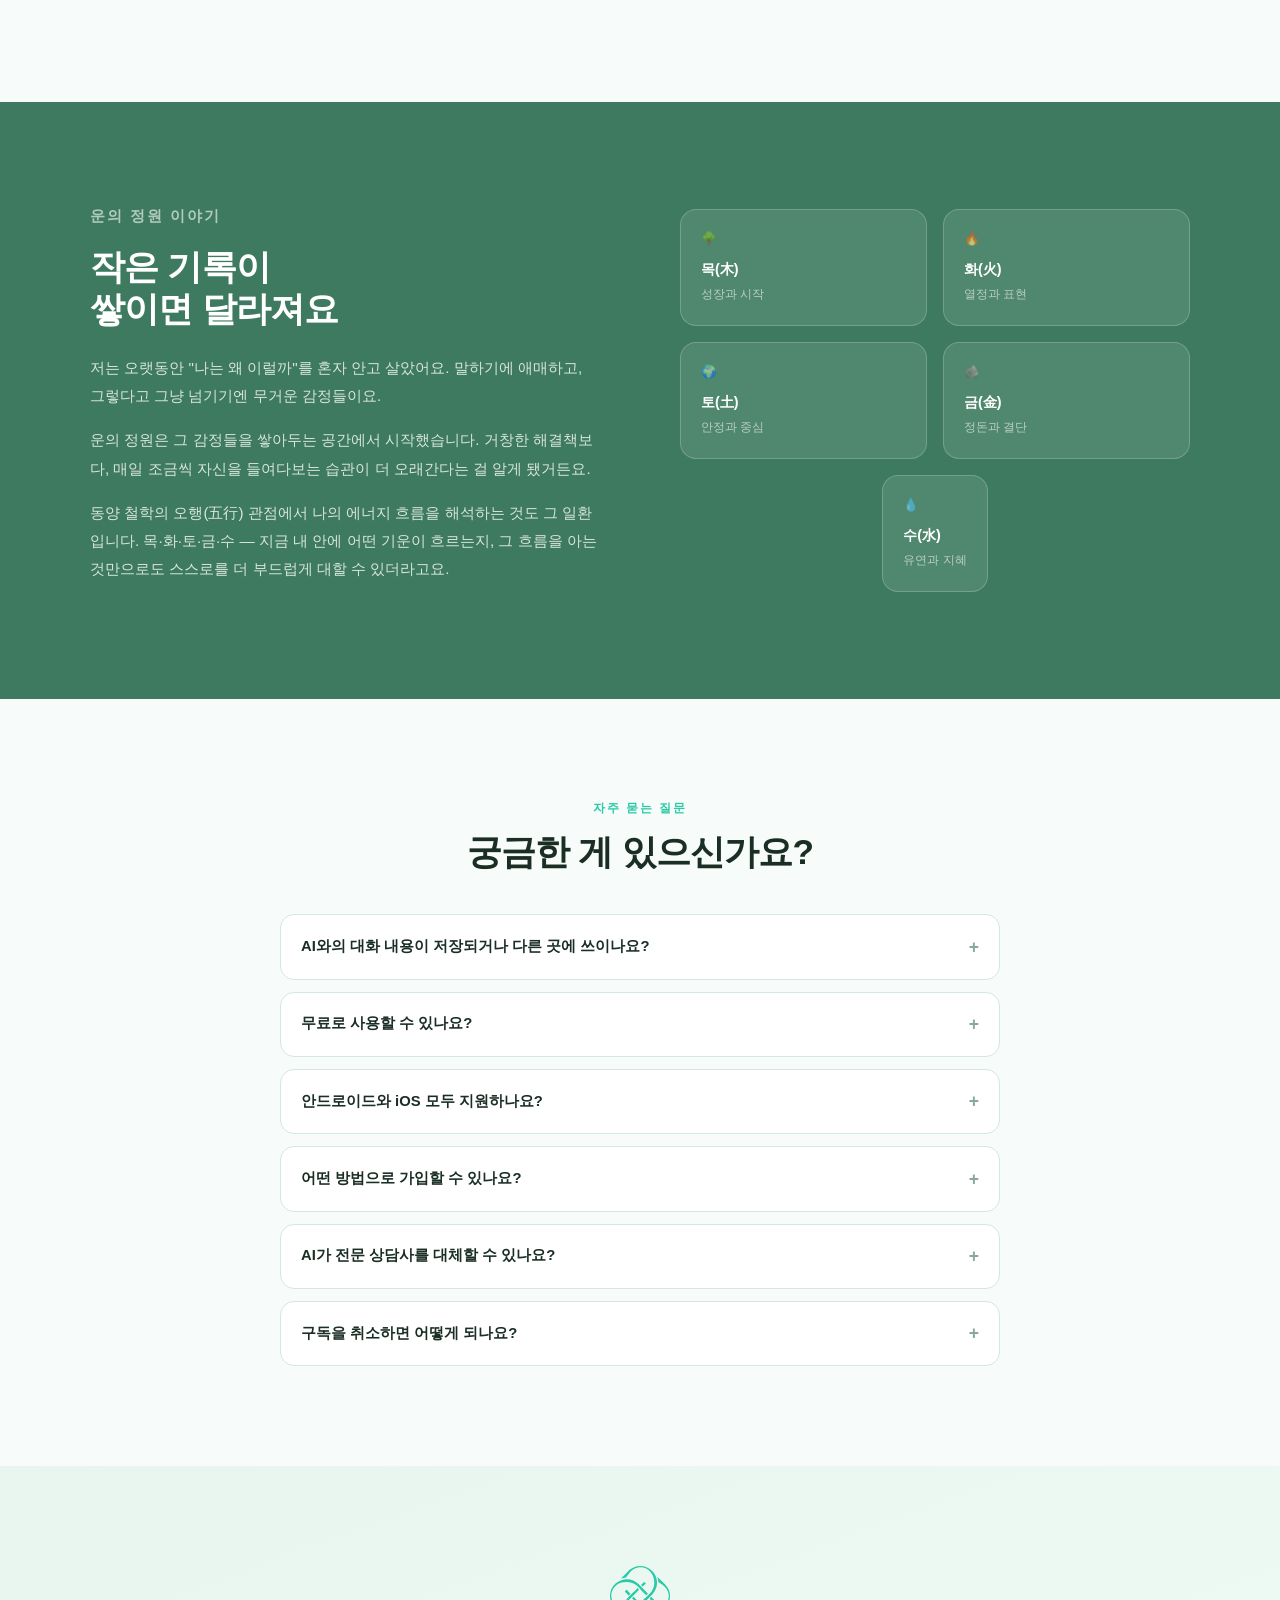
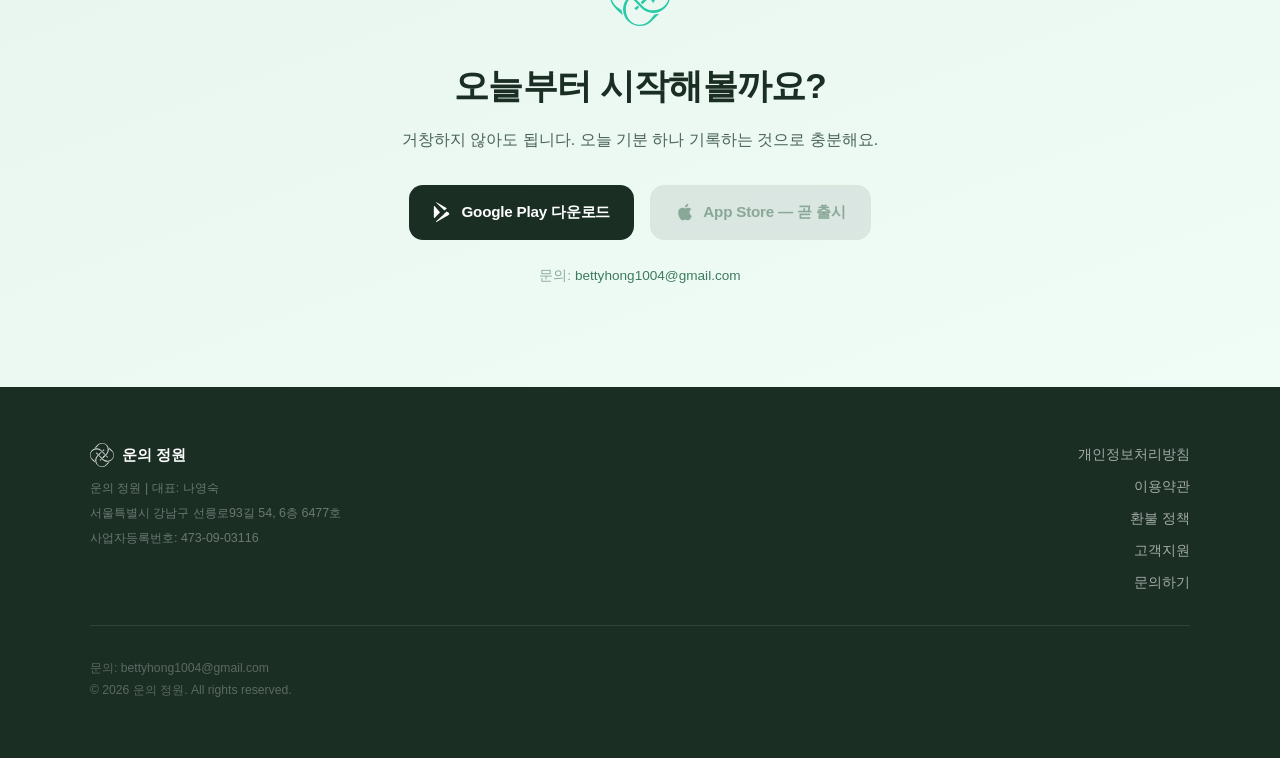
==== commit ad04c41e: "Merge branch 'feature/add-refund-policy' into main 환불 정책 페이지(refund.html) 신규 추가 + 모든 페이지 footer 에 링크" ====
--- a/index.html
+++ b/index.html
@@ -530,6 +530,7 @@
         <div class="footer-links">
           <a href="privacy.html">개인정보처리방침</a>
           <a href="terms.html">이용약관</a>
+          <a href="refund.html">환불 정책</a>
           <a href="support.html">고객지원</a>
           <a href="mailto:bettyhong1004@gmail.com">문의하기</a>
         </div>
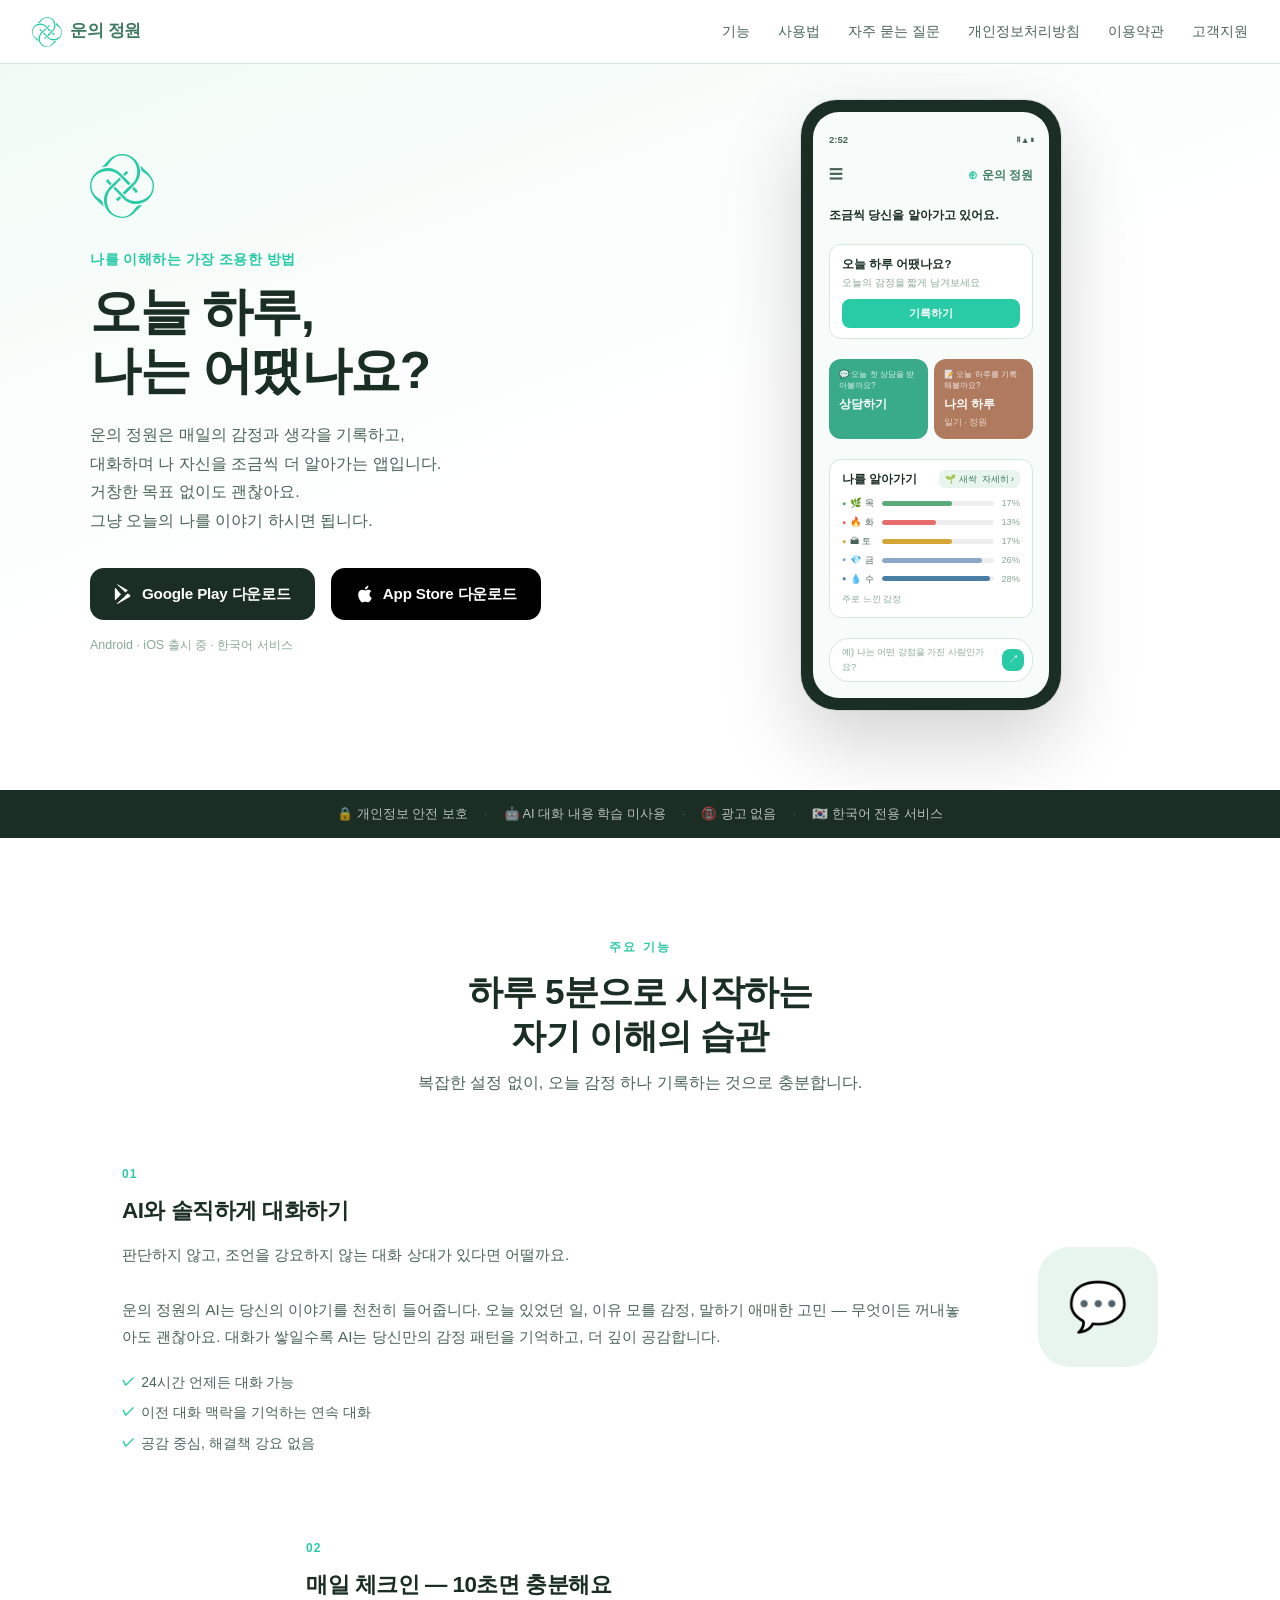
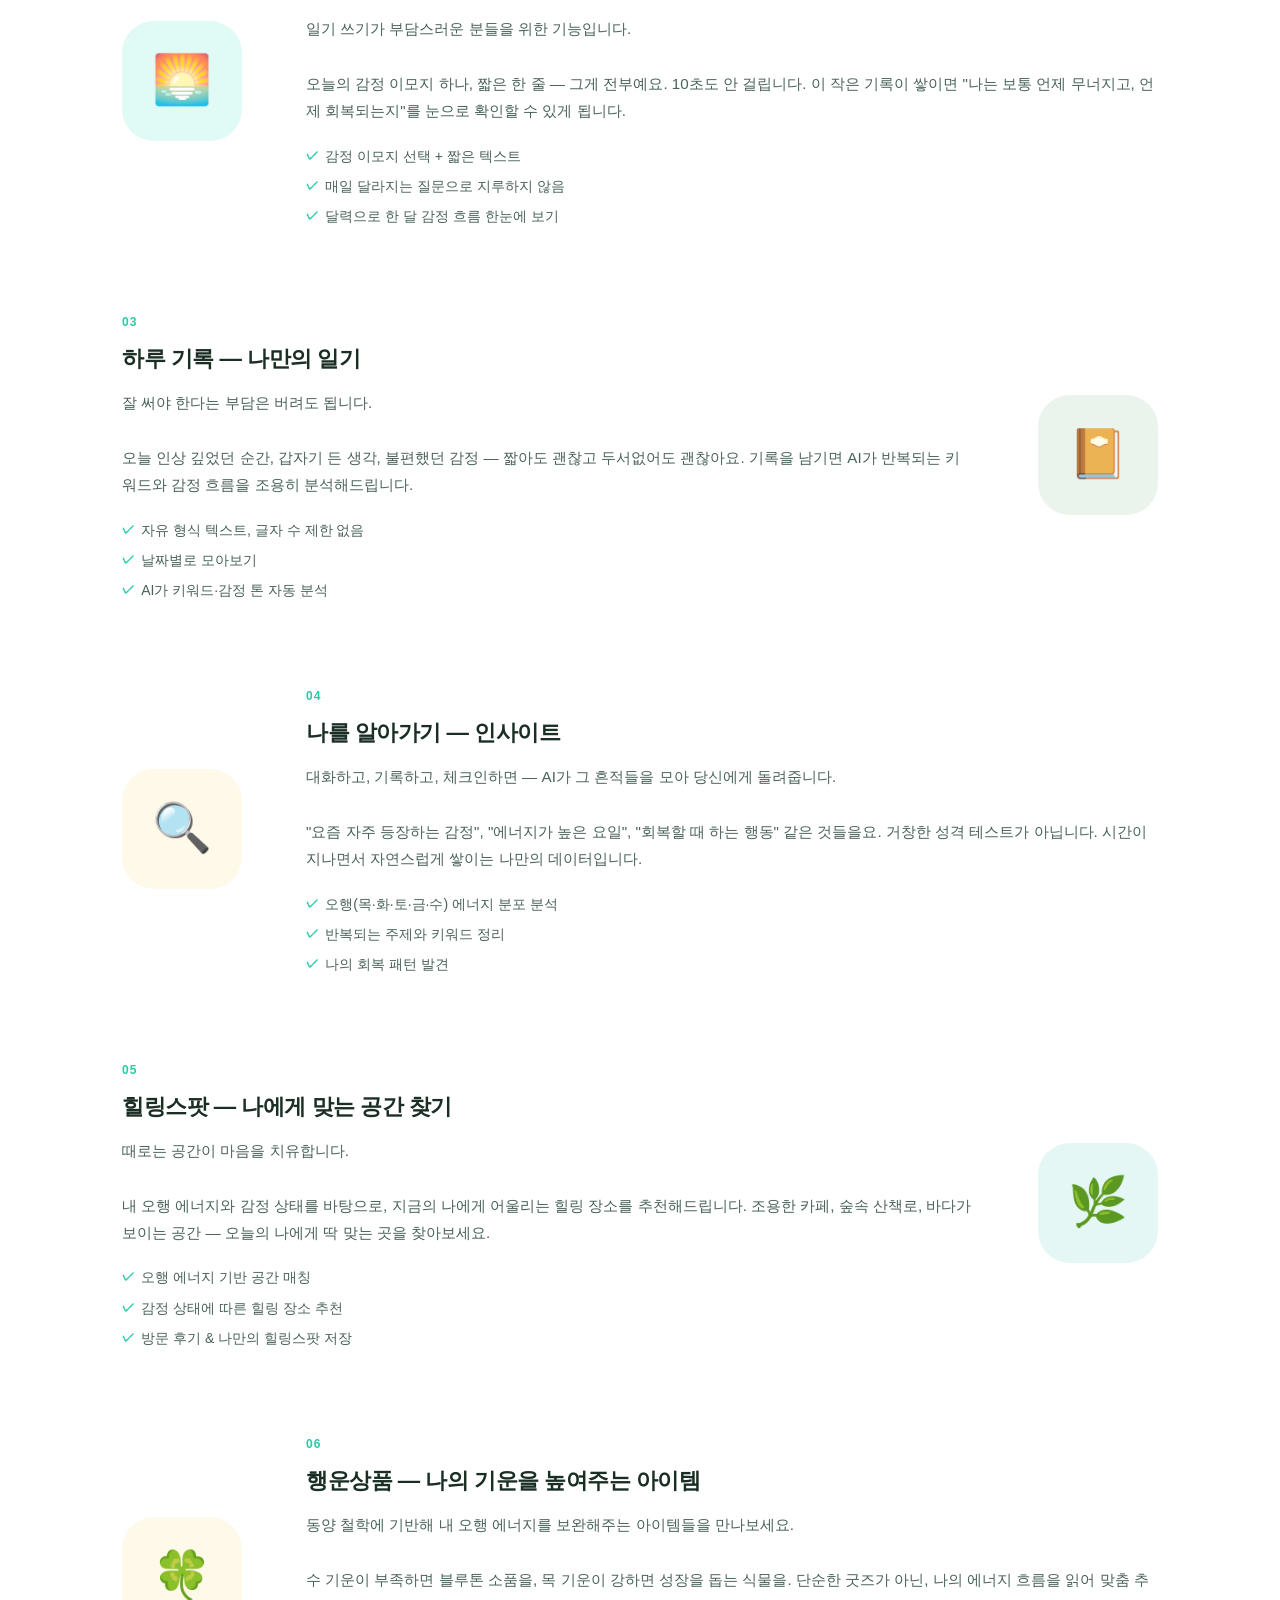
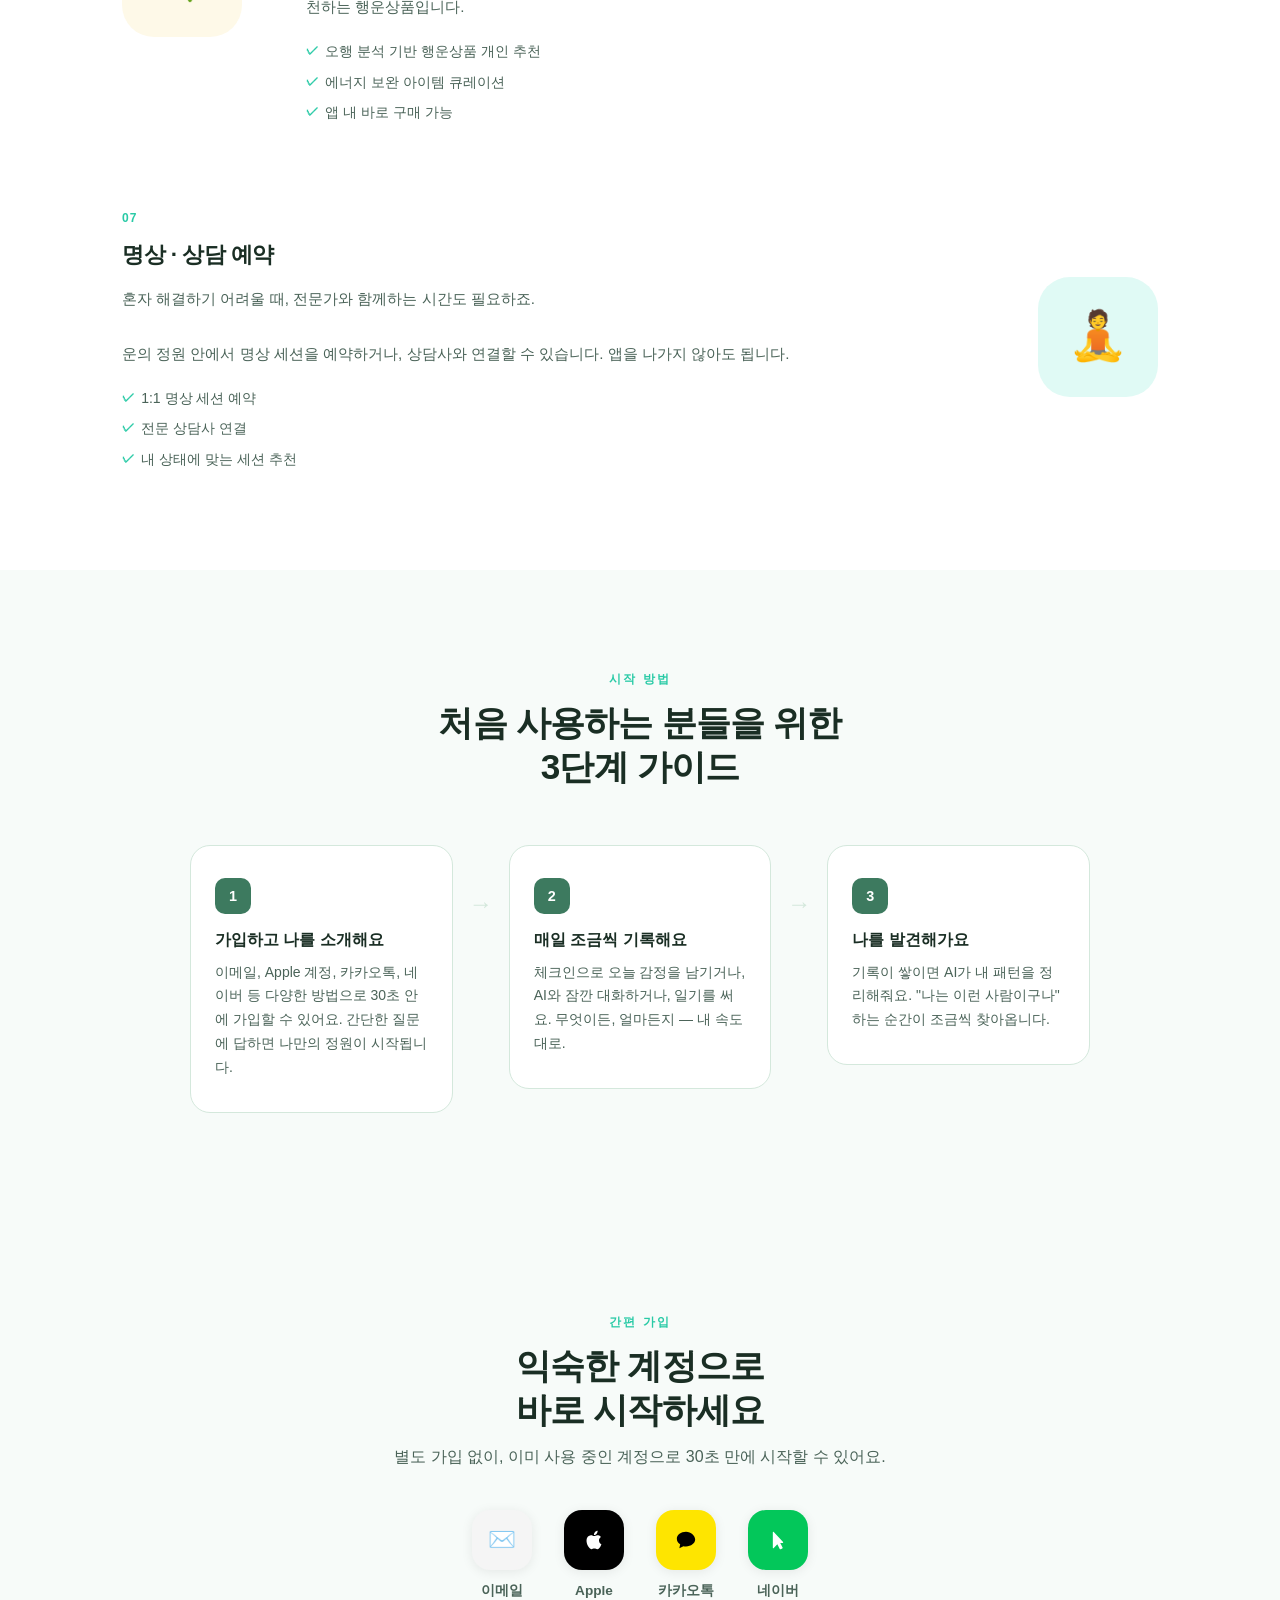
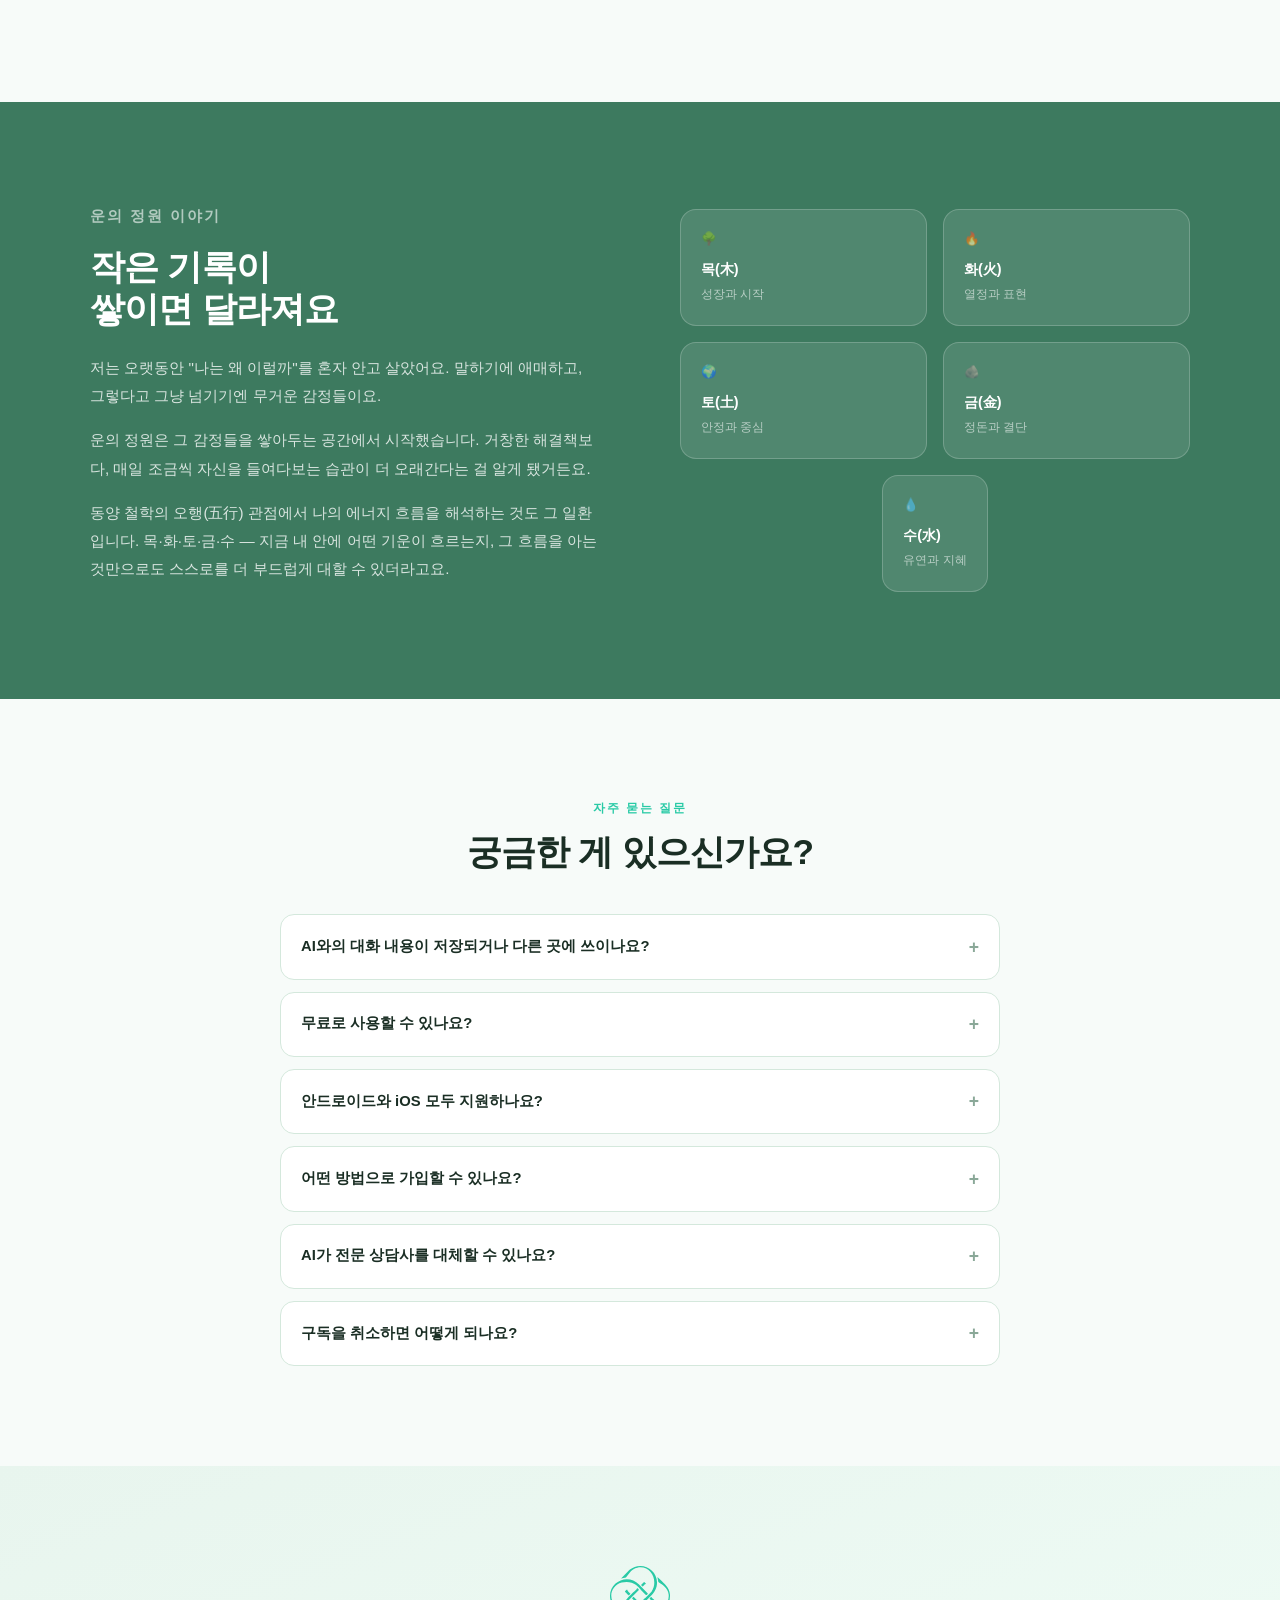
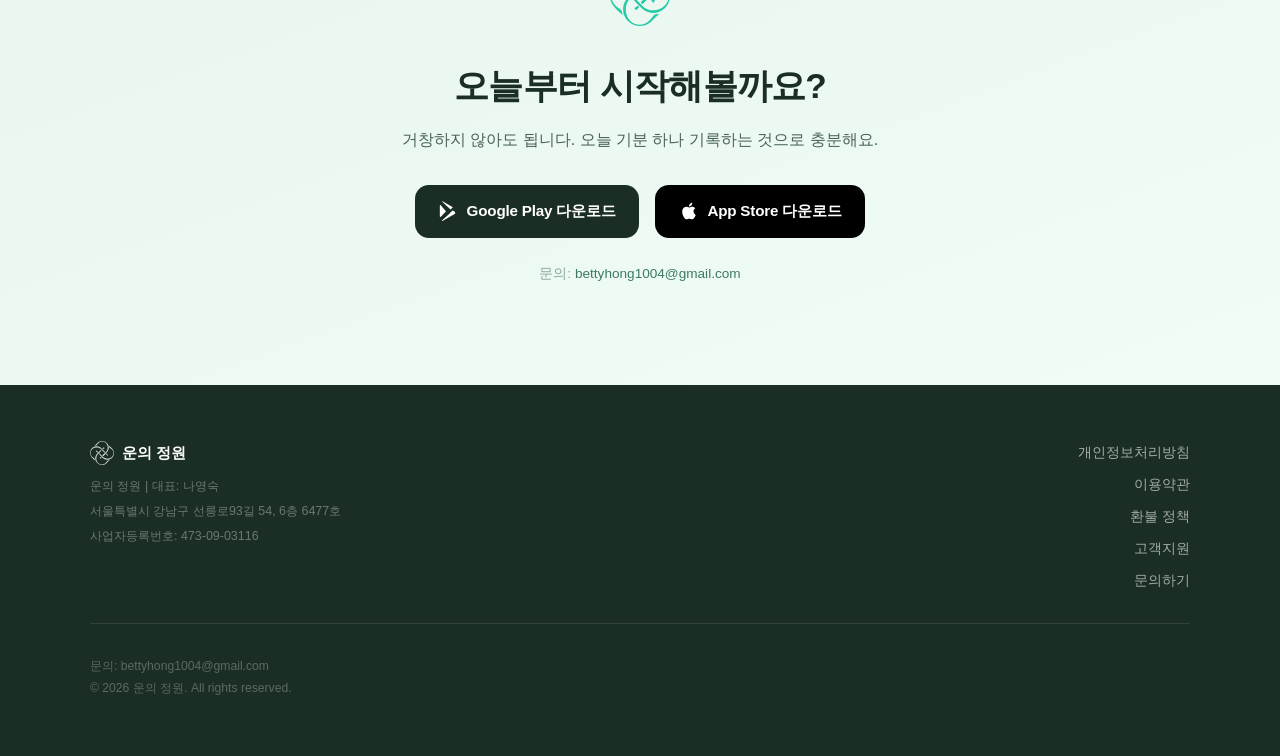
==== commit 6bf25330: "feat: iOS App Store 출시 반영 및 다운로드 링크 연결 - 히어로/하단 CTA의 비활성 "곧 출시" 버튼을 App Store 다운로드 링크로 전환 - 출시 안내 문구" ====
--- a/index.html
+++ b/index.html
@@ -55,15 +55,16 @@
             </svg>
             Google Play 다운로드
           </a>
-          <span class="btn-store btn-apple-soon">
+          <a href="https://apps.apple.com/kr/app/%EC%9A%B4%EC%9D%98-%EC%A0%95%EC%9B%90/id6753106464"
+            class="btn-store btn-apple" target="_blank" rel="noopener">
             <svg width="20" height="20" viewBox="0 0 24 24" fill="currentColor">
               <path
                 d="M18.71 19.5c-.83 1.24-1.71 2.45-3.05 2.47-1.34.03-1.77-.79-3.29-.79-1.53 0-2 .77-3.27.82-1.31.05-2.3-1.32-3.14-2.53C4.25 17 2.94 12.45 4.7 9.39c.87-1.52 2.43-2.48 4.12-2.51 1.28-.02 2.5.87 3.29.87.78 0 2.26-1.07 3.8-.91.65.03 2.47.26 3.64 1.98-.09.06-2.17 1.28-2.15 3.81.03 3.02 2.65 4.03 2.68 4.04-.03.07-.42 1.44-1.38 2.83M13 3.5c.73-.83 1.94-1.46 2.94-1.5.13 1.17-.34 2.35-1.04 3.19-.69.85-1.83 1.51-2.95 1.42-.15-1.15.41-2.35 1.05-3.11z" />
             </svg>
-            App Store — 곧 출시
-          </span>
-        </div>
-        <p class="hero-sub-note">Android 출시 중 · iOS 출시 예정 · 한국어 서비스</p>
+            App Store 다운로드
+          </a>
+        </div>
+        <p class="hero-sub-note">Android · iOS 출시 중 · 한국어 서비스</p>
       </div>
       <div class="hero-visual">
         <div class="phone-mockup">
@@ -468,7 +469,7 @@
       </details>
       <details class="faq-item">
         <summary>안드로이드와 iOS 모두 지원하나요?</summary>
-        <p>현재 안드로이드(Google Play)는 출시되어 있으며, iOS(App Store)는 출시 준비 중입니다. iOS 출시와 함께 서비스가 전면 리뉴얼될 예정입니다. 곧 만나보실 수 있어요!</p>
+        <p>네, 안드로이드(Google Play)와 iOS(App Store) 모두 출시되어 있습니다. 두 플랫폼 모두에서 동일하게 운의 정원을 이용하실 수 있어요.</p>
       </details>
       <details class="faq-item">
         <summary>어떤 방법으로 가입할 수 있나요?</summary>
@@ -502,13 +503,14 @@
           </svg>
           Google Play 다운로드
         </a>
-        <span class="btn-store btn-apple-soon">
+        <a href="https://apps.apple.com/kr/app/%EC%9A%B4%EC%9D%98-%EC%A0%95%EC%9B%90/id6753106464"
+          class="btn-store btn-apple" target="_blank" rel="noopener">
           <svg width="20" height="20" viewBox="0 0 24 24" fill="currentColor">
             <path
               d="M18.71 19.5c-.83 1.24-1.71 2.45-3.05 2.47-1.34.03-1.77-.79-3.29-.79-1.53 0-2 .77-3.27.82-1.31.05-2.3-1.32-3.14-2.53C4.25 17 2.94 12.45 4.7 9.39c.87-1.52 2.43-2.48 4.12-2.51 1.28-.02 2.5.87 3.29.87.78 0 2.26-1.07 3.8-.91.65.03 2.47.26 3.64 1.98-.09.06-2.17 1.28-2.15 3.81.03 3.02 2.65 4.03 2.68 4.04-.03.07-.42 1.44-1.38 2.83M13 3.5c.73-.83 1.94-1.46 2.94-1.5.13 1.17-.34 2.35-1.04 3.19-.69.85-1.83 1.51-2.95 1.42-.15-1.15.41-2.35 1.05-3.11z" />
           </svg>
-          App Store — 곧 출시
-        </span>
+          App Store 다운로드
+        </a>
       </div>
       <p class="download-contact">문의: <a href="mailto:bettyhong1004@gmail.com">bettyhong1004@gmail.com</a></p>
     </div>
--- a/style.css
+++ b/style.css
@@ -162,6 +162,17 @@
 }
 .btn-android:hover {
   background: #2a4035;
+  text-decoration: none;
+  color: var(--white);
+}
+
+.btn-apple {
+  background: #000;
+  color: var(--white);
+  transition: background 0.15s;
+}
+.btn-apple:hover {
+  background: #1d1d1f;
   text-decoration: none;
   color: var(--white);
 }
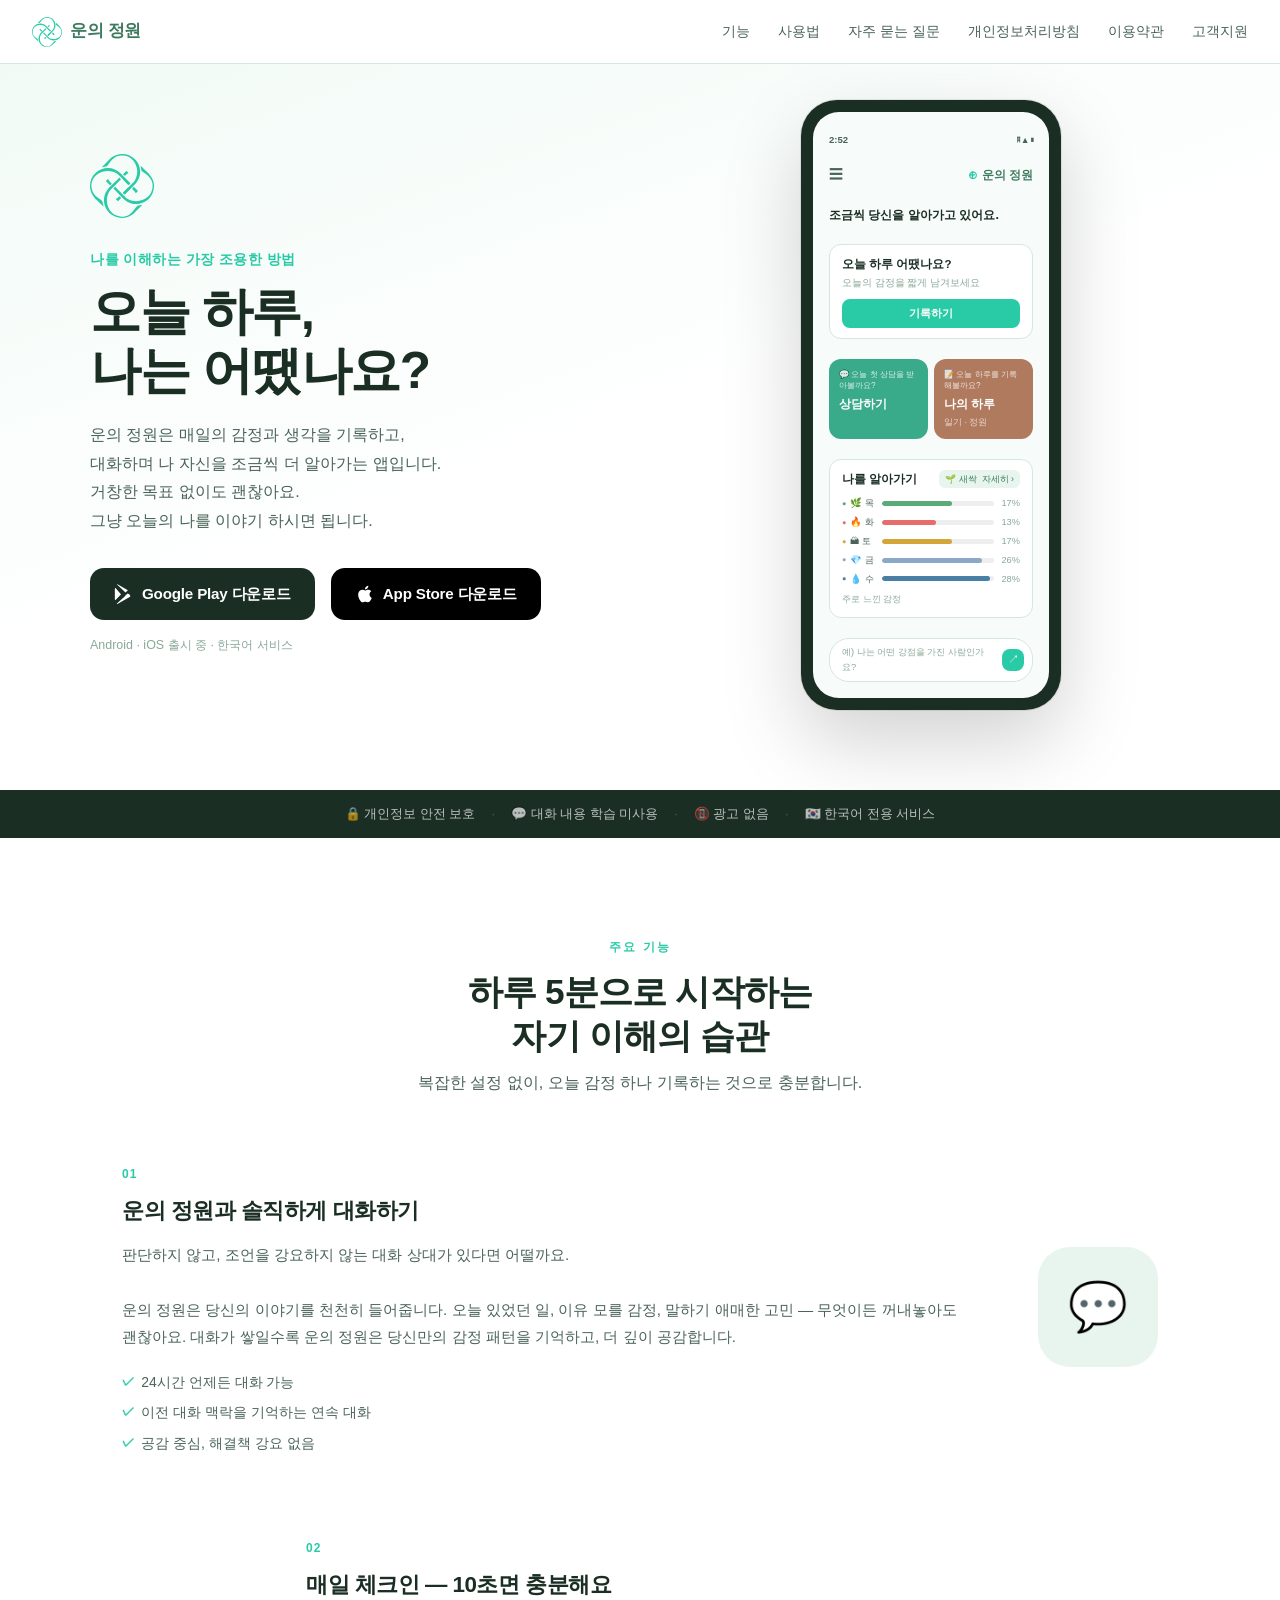
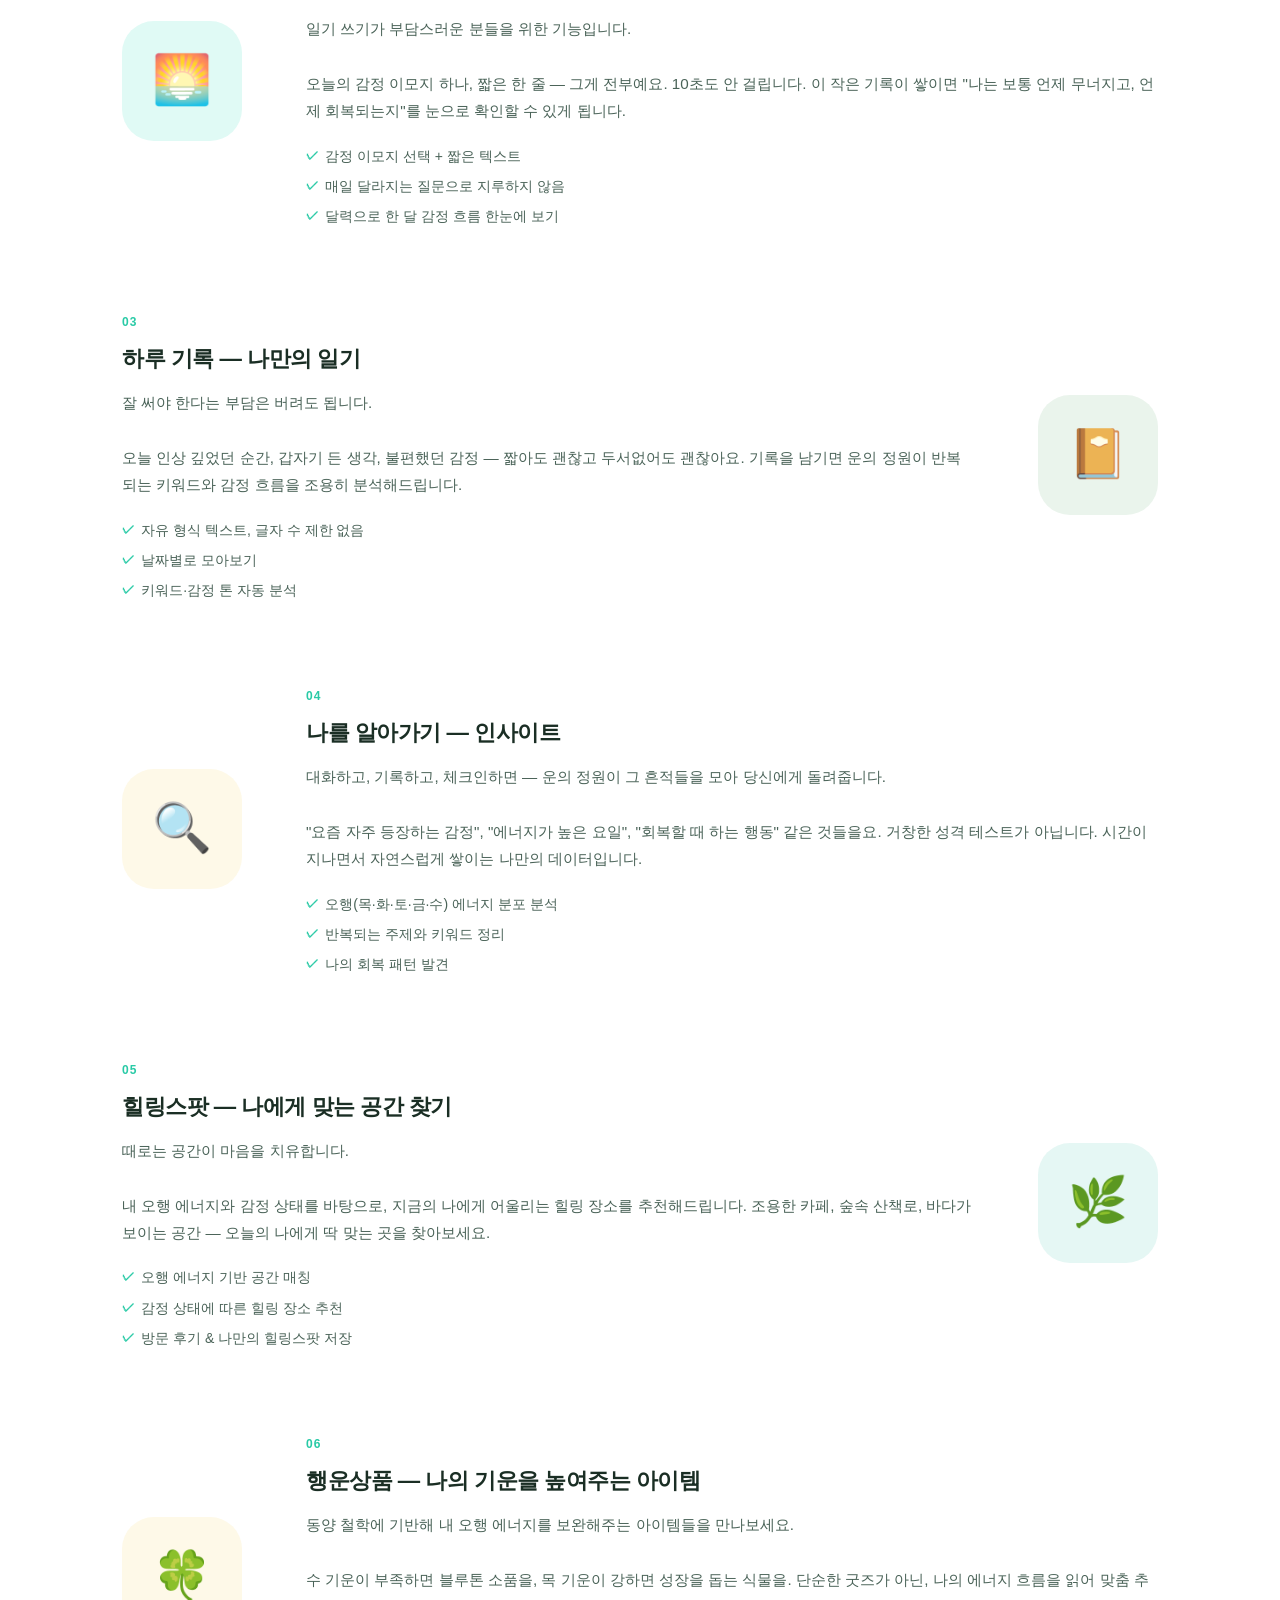
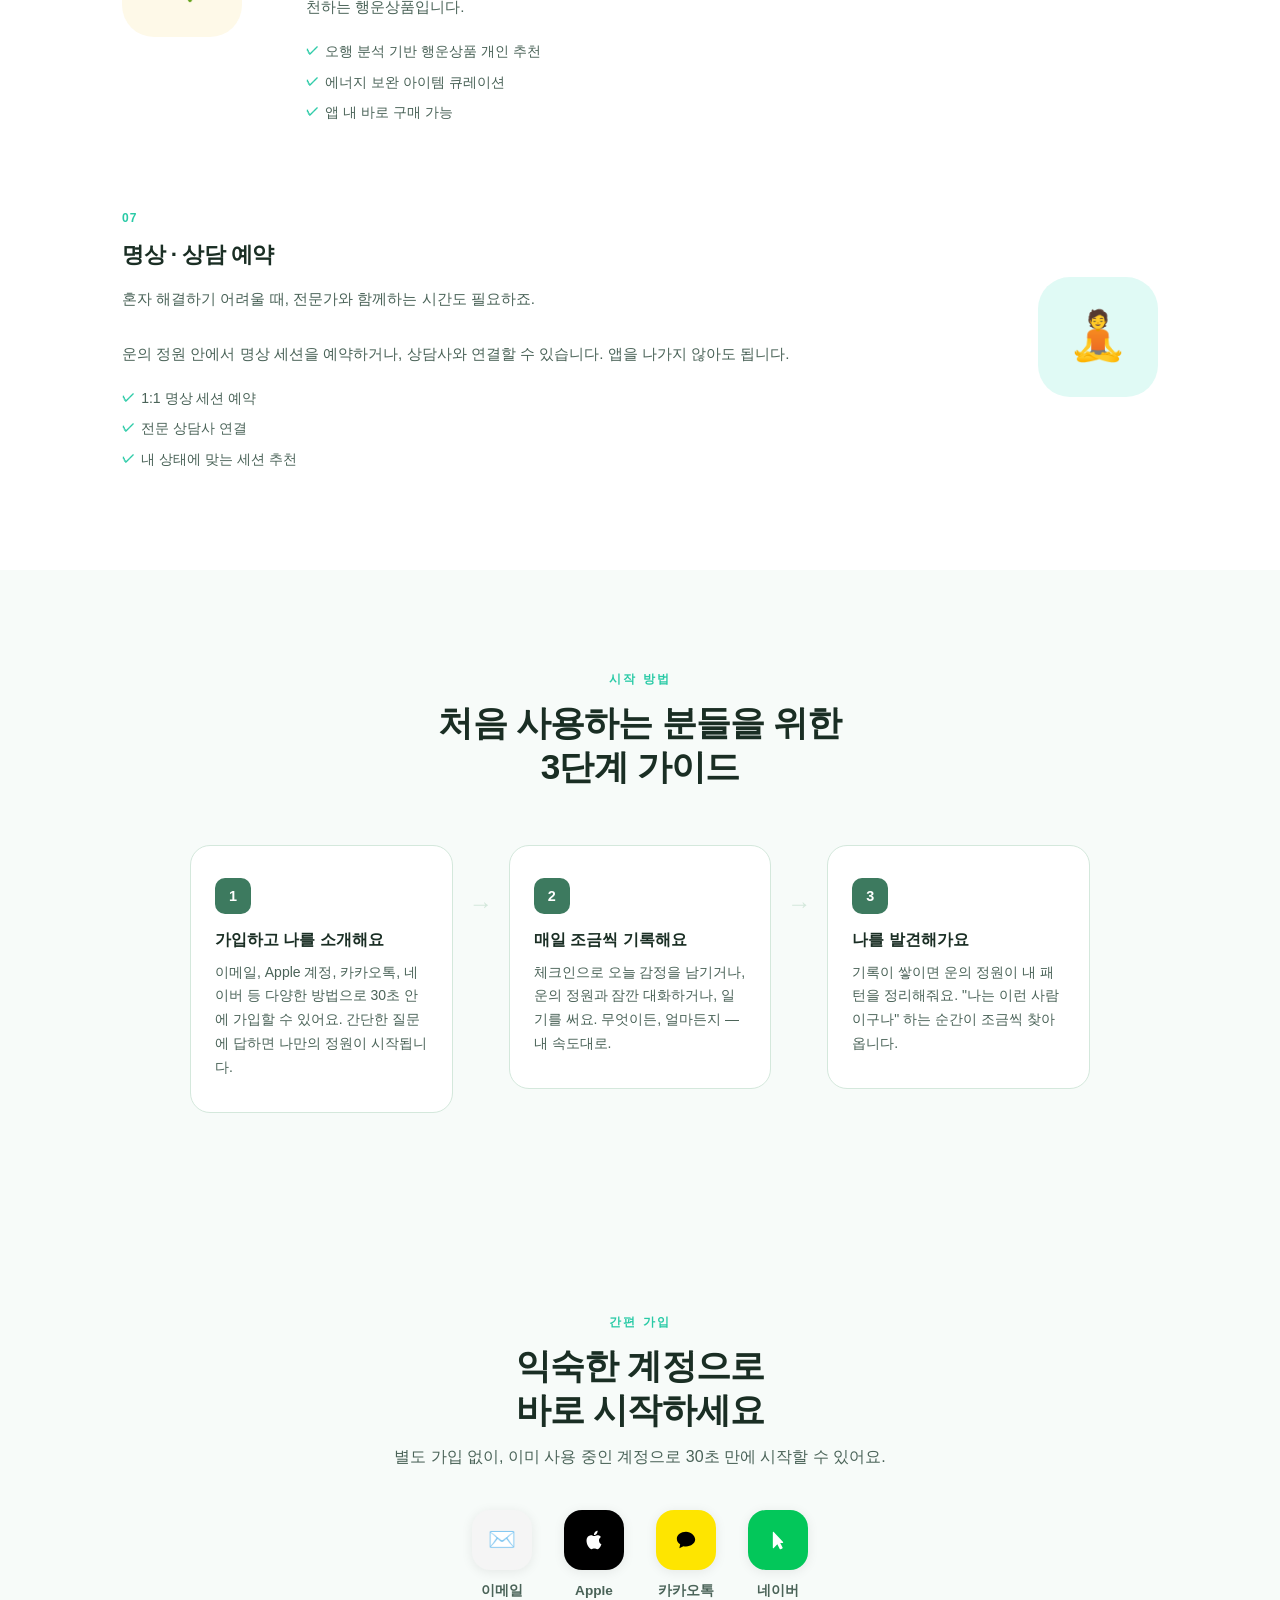
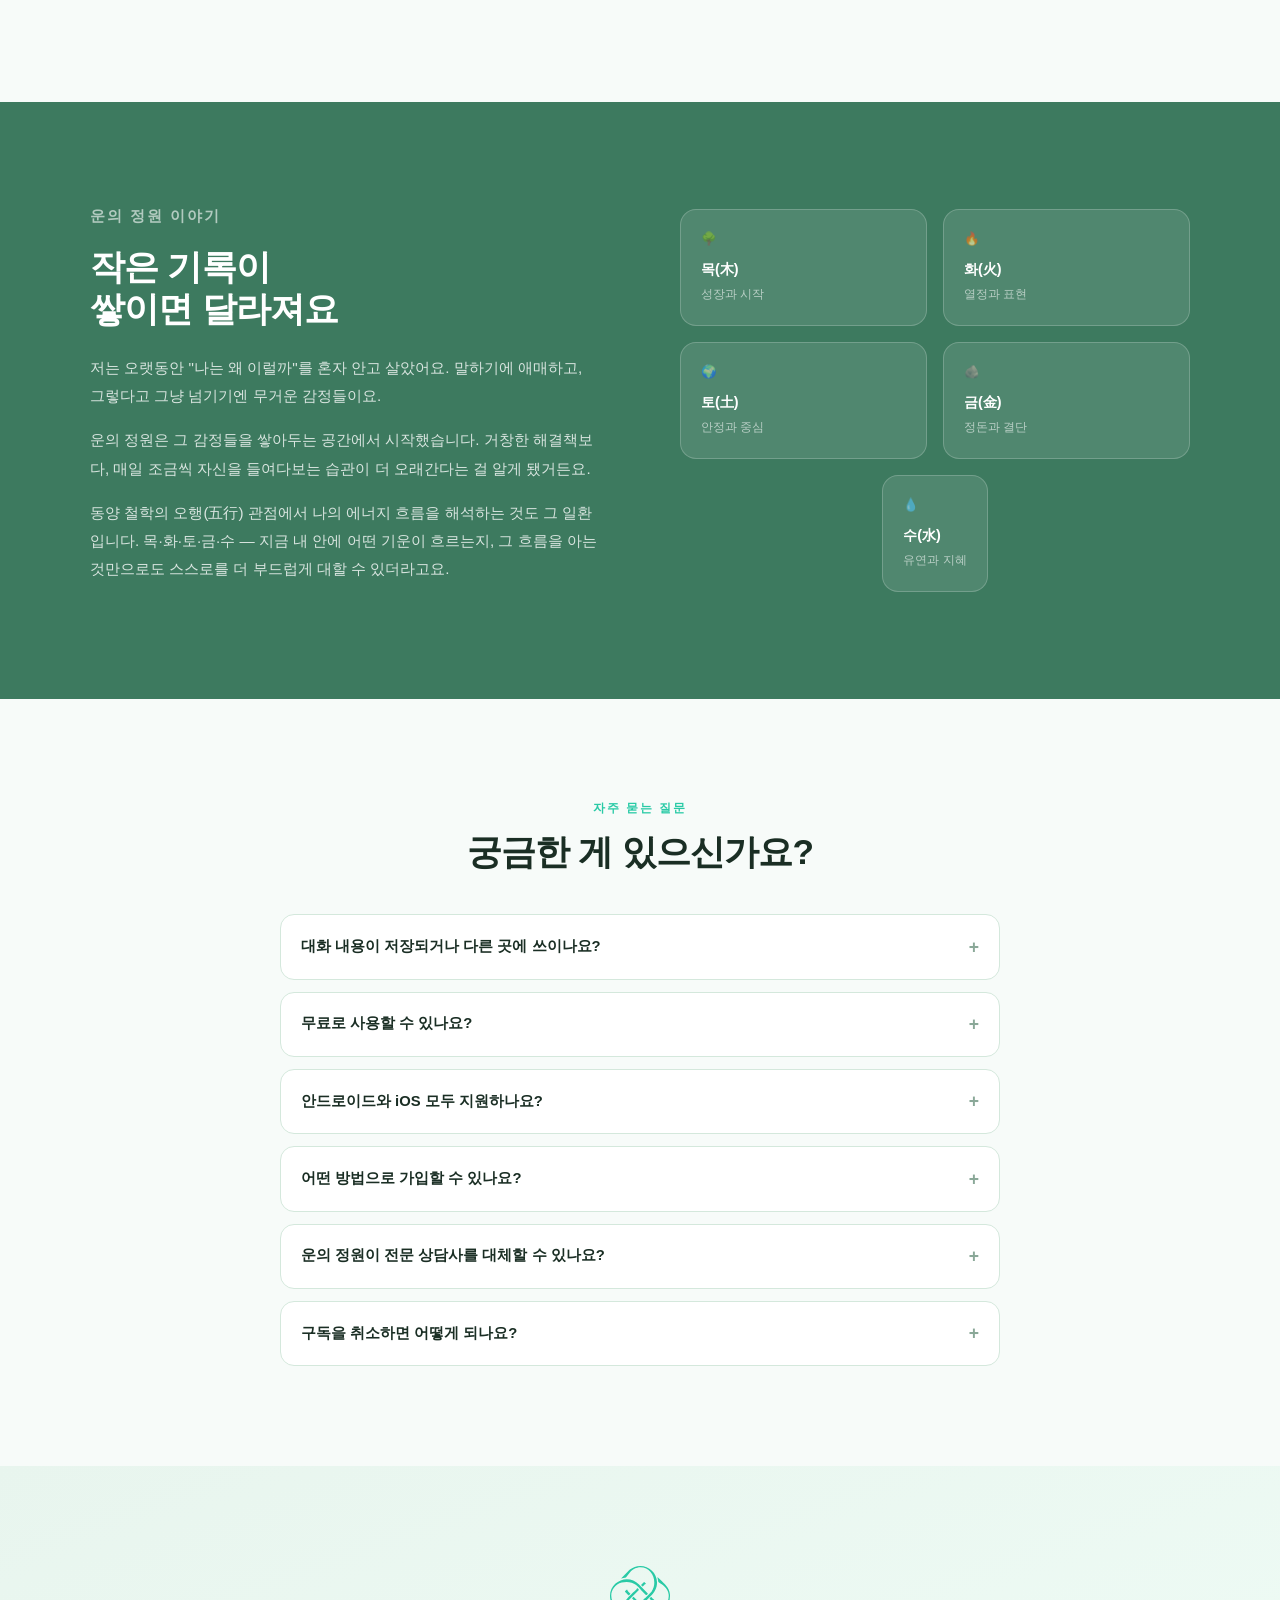
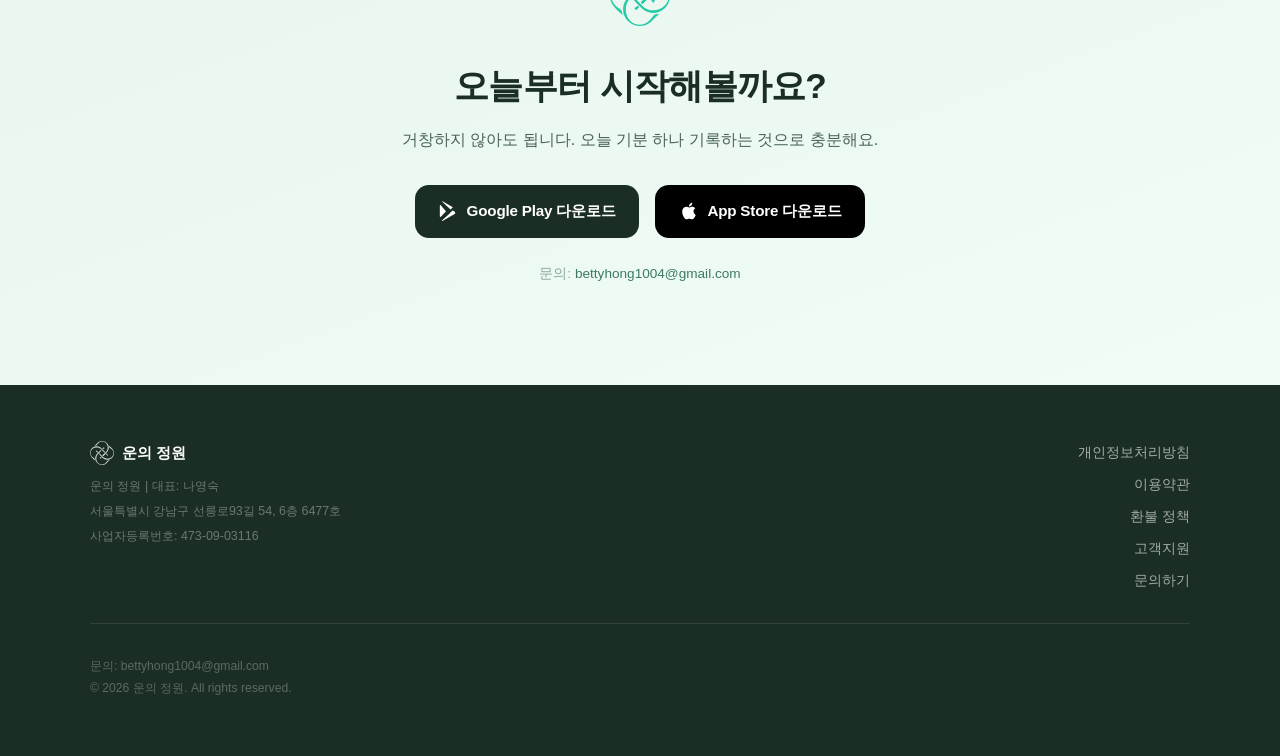
==== commit 199c2c9c: "docs(landing): 메인 페이지 AI 표현을 '운의 정원'으로 변경 서비스 정체성 강화를 위해 index.html의 'AI' 문구를 모두 '운의 정원'으로 치환하고 불필요한" ====
--- a/index.html
+++ b/index.html
@@ -5,10 +5,21 @@
   <meta charset="UTF-8" />
   <meta name="viewport" content="width=device-width, initial-scale=1.0" />
   <title>운의 정원 — 나를 알아가는 앱</title>
-  <meta name="description" content="매일 조금씩, 나를 더 잘 이해하는 시간. AI와 대화하고, 감정을 기록하고, 나만의 패턴을 발견하세요." />
+  <meta name="description" content="매일 조금씩, 나를 더 잘 이해하는 시간. 운의 정원과 대화하고, 감정을 기록하고, 나만의 패턴을 발견하세요." />
   <meta property="og:title" content="운의 정원 — 나를 알아가는 앱" />
-  <meta property="og:description" content="매일 조금씩, 나를 더 잘 이해하는 시간. AI와 대화하고, 감정을 기록하고, 나만의 패턴을 발견하세요." />
+  <meta property="og:description" content="매일 조금씩, 나를 더 잘 이해하는 시간. 운의 정원과 대화하고, 감정을 기록하고, 나만의 패턴을 발견하세요." />
   <meta property="og:type" content="website" />
+  <meta property="og:site_name" content="운의 정원" />
+  <meta property="og:url" content="https://lucky-garden.github.io/lucky-garden-landing/" />
+  <meta property="og:image" content="https://lucky-garden.github.io/lucky-garden-landing/logo.png" />
+  <meta property="og:image:width" content="215" />
+  <meta property="og:image:height" content="215" />
+  <meta property="og:image:alt" content="운의 정원 로고" />
+  <meta property="og:locale" content="ko_KR" />
+  <meta name="twitter:card" content="summary" />
+  <meta name="twitter:title" content="운의 정원 — 나를 알아가는 앱" />
+  <meta name="twitter:description" content="매일 조금씩, 나를 더 잘 이해하는 시간. 운의 정원과 대화하고, 감정을 기록하고, 나만의 패턴을 발견하세요." />
+  <meta name="twitter:image" content="https://lucky-garden.github.io/lucky-garden-landing/logo.png" />
   <link rel="stylesheet" href="style.css" />
 </head>
 
@@ -169,7 +180,7 @@
     <div class="trust-inner">
       <span>🔒 개인정보 안전 보호</span>
       <span class="trust-divider">·</span>
-      <span>🤖 AI 대화 내용 학습 미사용</span>
+      <span>💬 대화 내용 학습 미사용</span>
       <span class="trust-divider">·</span>
       <span>📵 광고 없음</span>
       <span class="trust-divider">·</span>
@@ -190,11 +201,11 @@
       <div class="feature-row">
         <div class="feature-text">
           <span class="feature-number">01</span>
-          <h3>AI와 솔직하게 대화하기</h3>
+          <h3>운의 정원과 솔직하게 대화하기</h3>
           <p>
             판단하지 않고, 조언을 강요하지 않는 대화 상대가 있다면 어떨까요.<br /><br />
-            운의 정원의 AI는 당신의 이야기를 천천히 들어줍니다. 오늘 있었던 일, 이유 모를 감정, 말하기 애매한 고민 — 무엇이든 꺼내놓아도 괜찮아요.
-            대화가 쌓일수록 AI는 당신만의 감정 패턴을 기억하고, 더 깊이 공감합니다.
+            운의 정원은 당신의 이야기를 천천히 들어줍니다. 오늘 있었던 일, 이유 모를 감정, 말하기 애매한 고민 — 무엇이든 꺼내놓아도 괜찮아요.
+            대화가 쌓일수록 운의 정원은 당신만의 감정 패턴을 기억하고, 더 깊이 공감합니다.
           </p>
           <ul class="feature-bullets">
             <li>24시간 언제든 대화 가능</li>
@@ -234,12 +245,12 @@
           <p>
             잘 써야 한다는 부담은 버려도 됩니다.<br /><br />
             오늘 인상 깊었던 순간, 갑자기 든 생각, 불편했던 감정 — 짧아도 괜찮고 두서없어도 괜찮아요.
-            기록을 남기면 AI가 반복되는 키워드와 감정 흐름을 조용히 분석해드립니다.
+            기록을 남기면 운의 정원이 반복되는 키워드와 감정 흐름을 조용히 분석해드립니다.
           </p>
           <ul class="feature-bullets">
             <li>자유 형식 텍스트, 글자 수 제한 없음</li>
             <li>날짜별로 모아보기</li>
-            <li>AI가 키워드·감정 톤 자동 분석</li>
+            <li>키워드·감정 톤 자동 분석</li>
           </ul>
         </div>
         <div class="feature-icon-box">
@@ -252,7 +263,7 @@
           <span class="feature-number">04</span>
           <h3>나를 알아가기 — 인사이트</h3>
           <p>
-            대화하고, 기록하고, 체크인하면 — AI가 그 흔적들을 모아 당신에게 돌려줍니다.<br /><br />
+            대화하고, 기록하고, 체크인하면 — 운의 정원이 그 흔적들을 모아 당신에게 돌려줍니다.<br /><br />
             "요즘 자주 등장하는 감정", "에너지가 높은 요일", "회복할 때 하는 행동" 같은 것들을요.
             거창한 성격 테스트가 아닙니다. 시간이 지나면서 자연스럽게 쌓이는 나만의 데이터입니다.
           </p>
@@ -346,13 +357,13 @@
       <div class="step">
         <div class="step-num">2</div>
         <h3>매일 조금씩 기록해요</h3>
-        <p>체크인으로 오늘 감정을 남기거나, AI와 잠깐 대화하거나, 일기를 써요. 무엇이든, 얼마든지 — 내 속도대로.</p>
+        <p>체크인으로 오늘 감정을 남기거나, 운의 정원과 잠깐 대화하거나, 일기를 써요. 무엇이든, 얼마든지 — 내 속도대로.</p>
       </div>
       <div class="step-arrow">→</div>
       <div class="step">
         <div class="step-num">3</div>
         <h3>나를 발견해가요</h3>
-        <p>기록이 쌓이면 AI가 내 패턴을 정리해줘요. "나는 이런 사람이구나" 하는 순간이 조금씩 찾아옵니다.</p>
+        <p>기록이 쌓이면 운의 정원이 내 패턴을 정리해줘요. "나는 이런 사람이구나" 하는 순간이 조금씩 찾아옵니다.</p>
       </div>
     </div>
   </section>
@@ -459,13 +470,13 @@
     </div>
     <div class="faq-list">
       <details class="faq-item">
-        <summary>AI와의 대화 내용이 저장되거나 다른 곳에 쓰이나요?</summary>
-        <p>대화 내용은 서비스 제공 목적으로만 저장되며, AI 모델 학습에 사용되지 않습니다. 회원 탈퇴 시 모든 데이터는 즉시 삭제됩니다. 자세한 내용은 <a
+        <summary>대화 내용이 저장되거나 다른 곳에 쓰이나요?</summary>
+        <p>대화 내용은 서비스 제공 목적으로만 저장되며, 모델 학습에 사용되지 않습니다. 회원 탈퇴 시 모든 데이터는 즉시 삭제됩니다. 자세한 내용은 <a
             href="privacy.html">개인정보처리방침</a>을 확인해주세요.</p>
       </details>
       <details class="faq-item">
         <summary>무료로 사용할 수 있나요?</summary>
-        <p>기본 기능은 무료로 사용 가능합니다. AI 대화 횟수 등 일부 기능에 제한이 있으며, 구독 플랜으로 무제한 이용이 가능합니다.</p>
+        <p>기본 기능은 무료로 사용 가능합니다. 대화 횟수 등 일부 기능에 제한이 있으며, 구독 플랜으로 무제한 이용이 가능합니다.</p>
       </details>
       <details class="faq-item">
         <summary>안드로이드와 iOS 모두 지원하나요?</summary>
@@ -476,8 +487,8 @@
         <p>이메일, Apple 계정, 카카오톡, 네이버 계정으로 가입할 수 있습니다. 별도 회원가입 양식 없이 기존에 사용 중인 계정으로 빠르게 시작하실 수 있어요.</p>
       </details>
       <details class="faq-item">
-        <summary>AI가 전문 상담사를 대체할 수 있나요?</summary>
-        <p>아니요. 운의 정원의 AI는 심리 상담이나 의료 진단을 대체하지 않습니다. 전문적인 도움이 필요한 경우 반드시 전문가와 상담하시기 바랍니다. 앱 내에서 전문 상담사 예약 서비스를 이용하실 수도
+        <summary>운의 정원이 전문 상담사를 대체할 수 있나요?</summary>
+        <p>아니요. 운의 정원은 심리 상담이나 의료 진단을 대체하지 않습니다. 전문적인 도움이 필요한 경우 반드시 전문가와 상담하시기 바랍니다. 앱 내에서 전문 상담사 예약 서비스를 이용하실 수도
           있습니다.</p>
       </details>
       <details class="faq-item">
@@ -544,6 +555,7 @@
     </div>
   </footer>
 
+  <script src="script.js" defer></script>
 </body>
 
 </html>
--- a/style.css
+++ b/style.css
@@ -1111,6 +1111,28 @@
   .nav-links { display: none; }
   .nav-mobile-menu { display: block; }
 
+  .nav-links.nav-open {
+    display: flex;
+    flex-direction: column;
+    position: absolute;
+    top: 64px;
+    left: 0;
+    right: 0;
+    gap: 0;
+    background: rgba(255,255,255,0.98);
+    backdrop-filter: blur(10px);
+    border-bottom: 1px solid var(--border);
+    box-shadow: 0 8px 20px rgba(0,0,0,0.06);
+    padding: 0.25rem 1.25rem 0.75rem;
+    font-size: 0.95rem;
+  }
+  .nav-links.nav-open li {
+    padding: 0.85rem 0.25rem;
+    border-bottom: 1px solid var(--border);
+  }
+  .nav-links.nav-open li:last-child { border-bottom: none; }
+  .nav-links.nav-open a { display: block; }
+
   .hero { padding: 90px 1.25rem 0; }
   .features,
   .signup-section { padding: 70px 1.25rem; }
